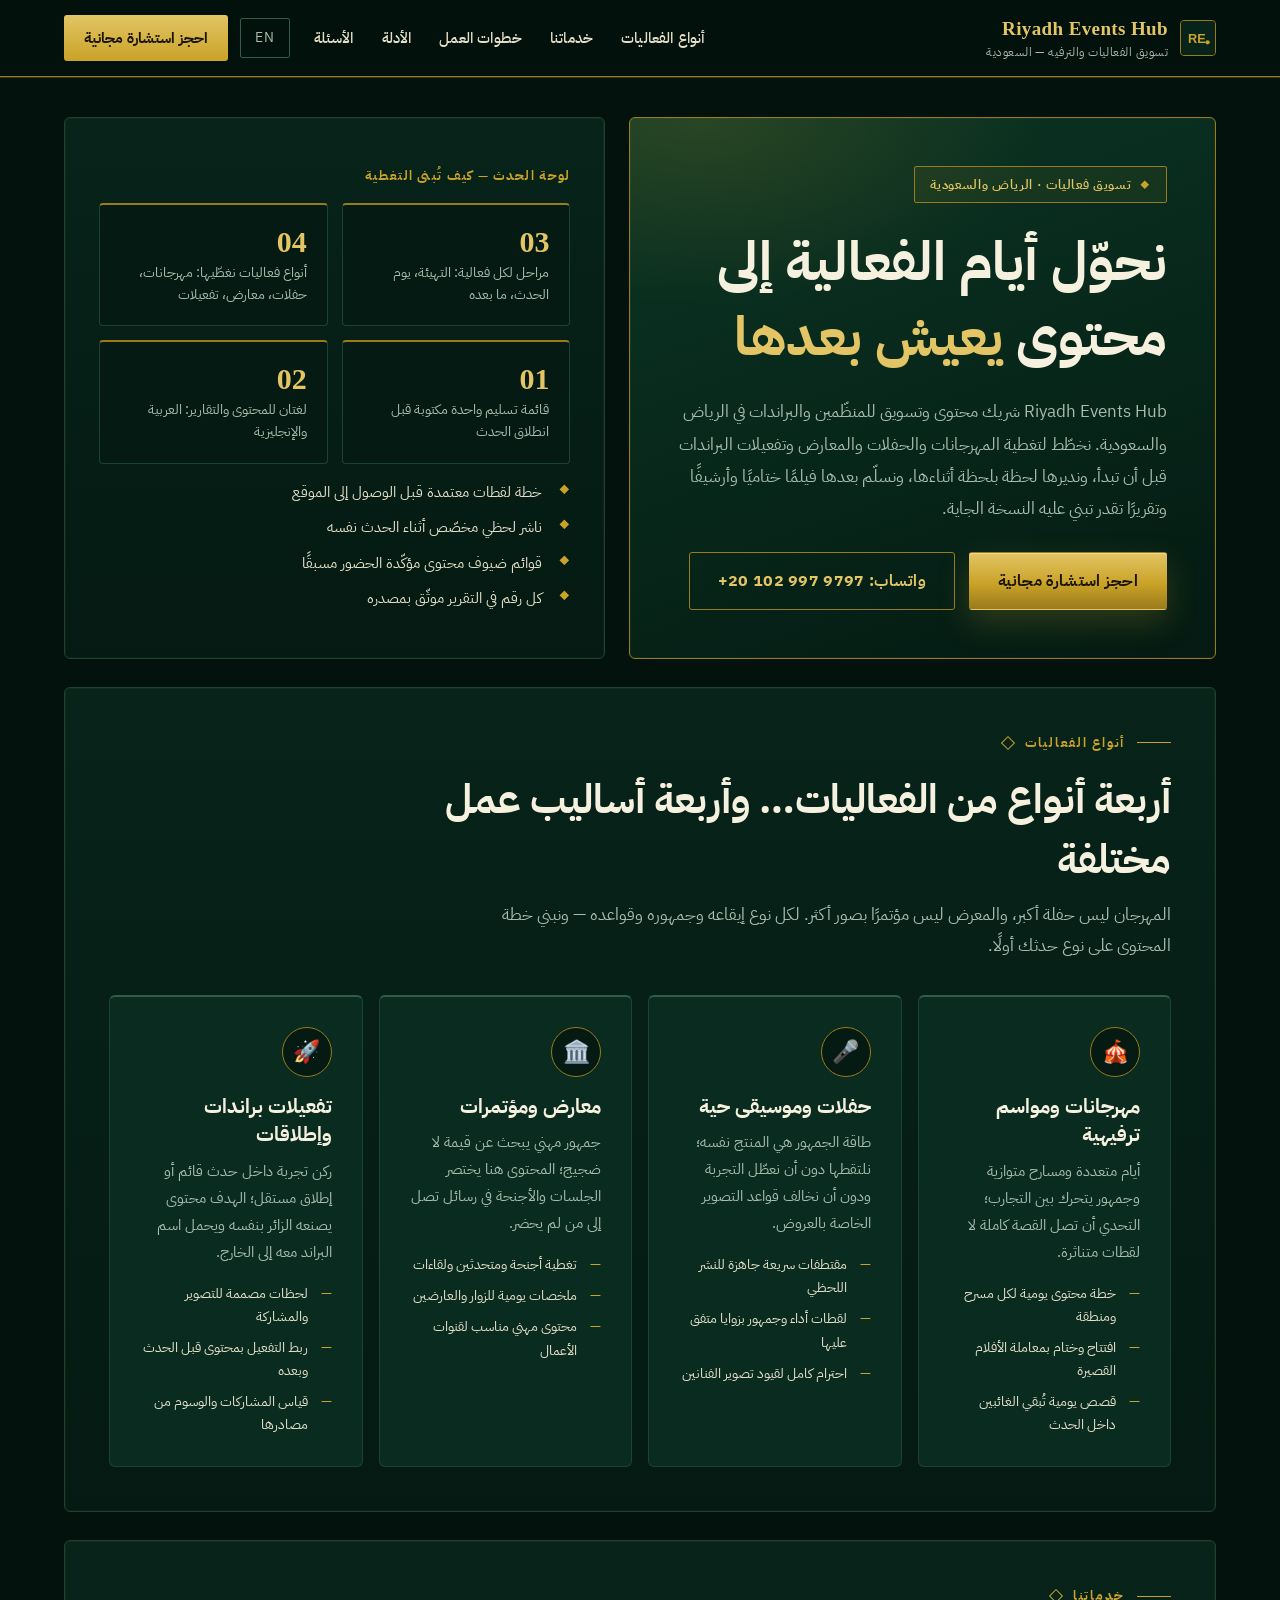
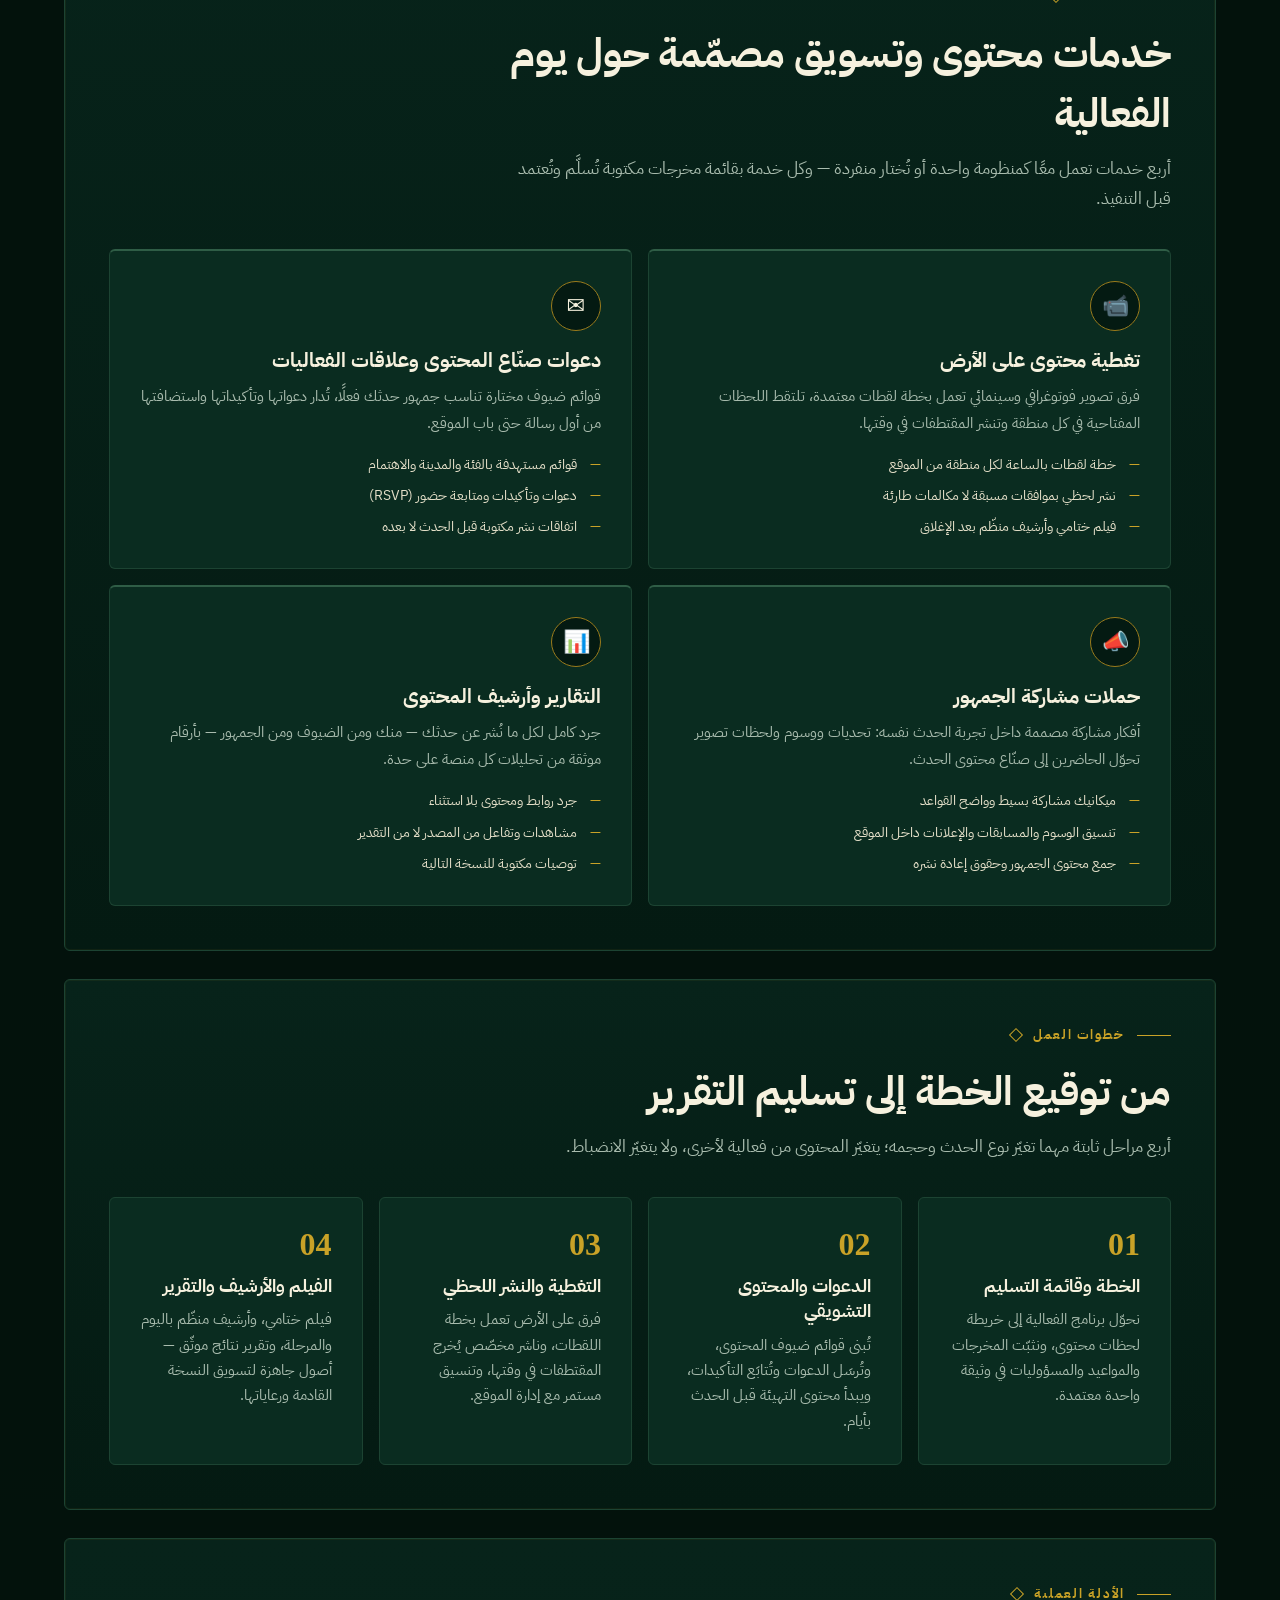
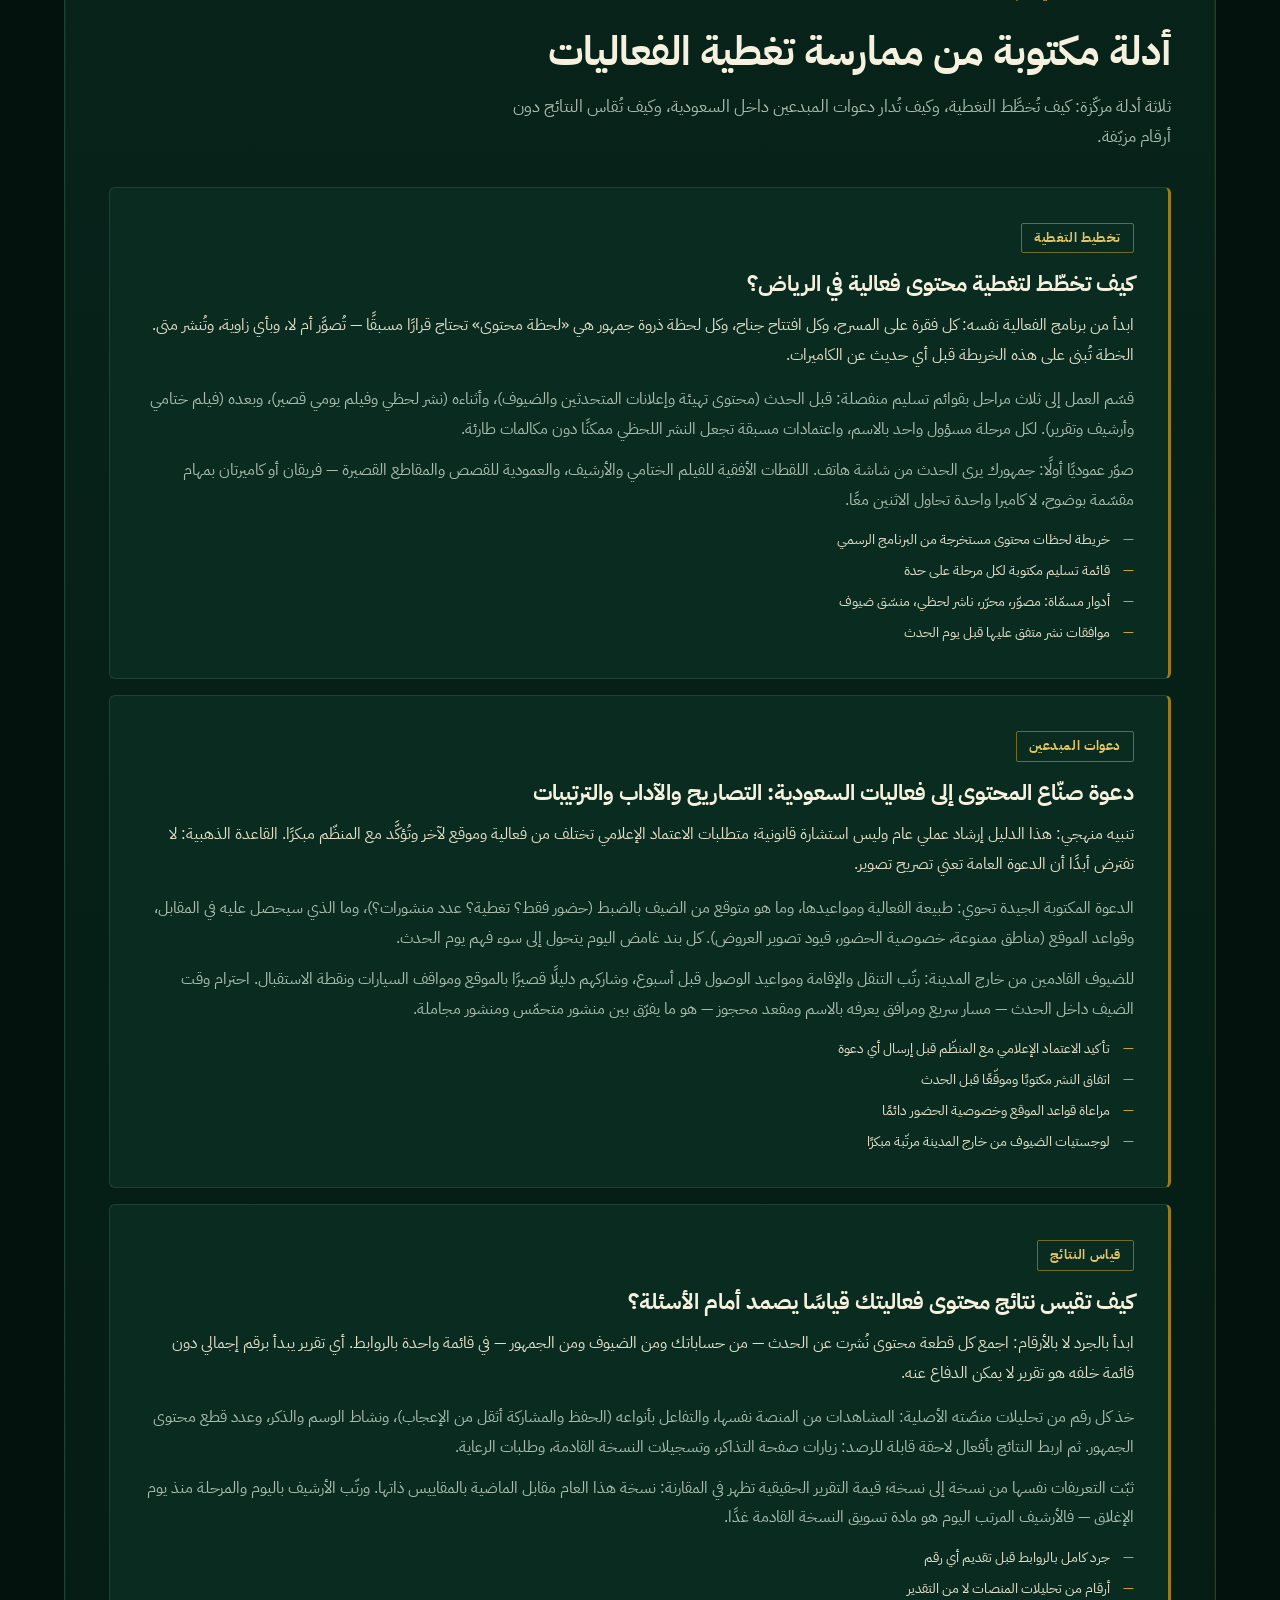
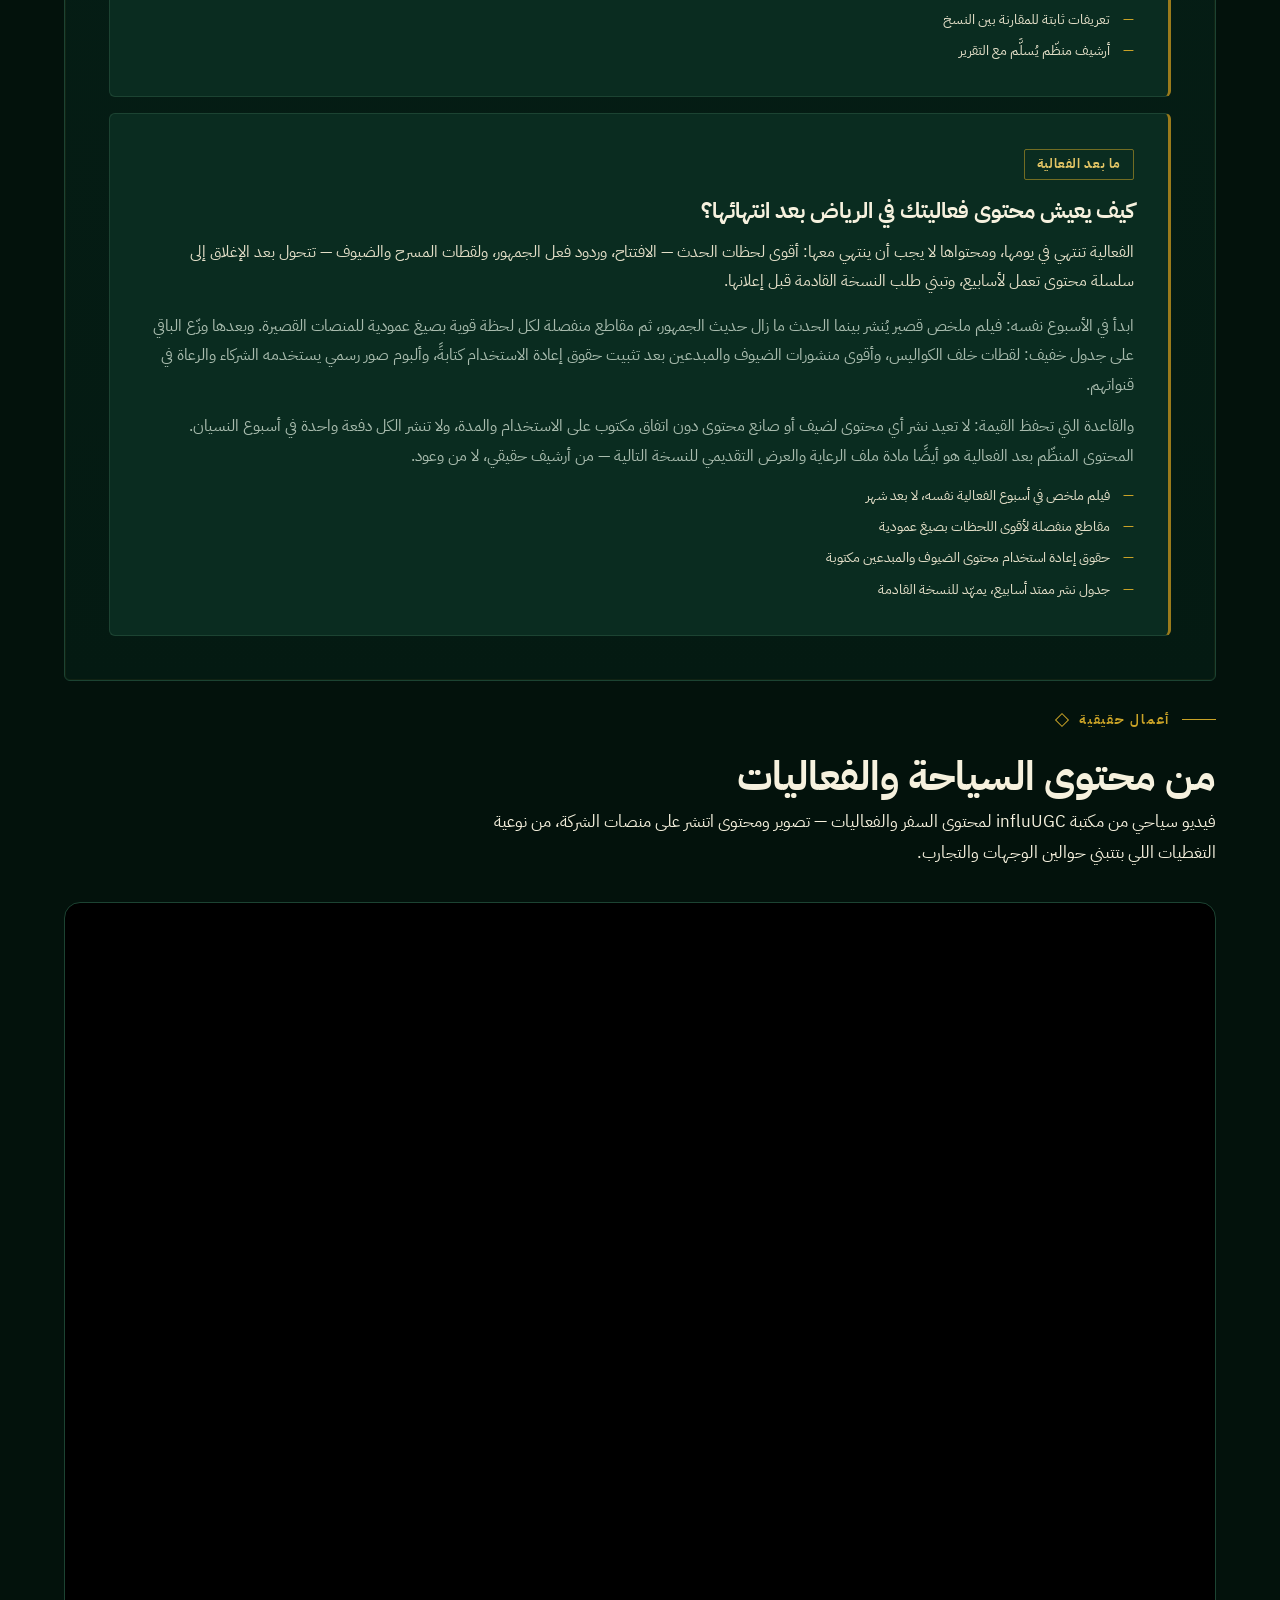
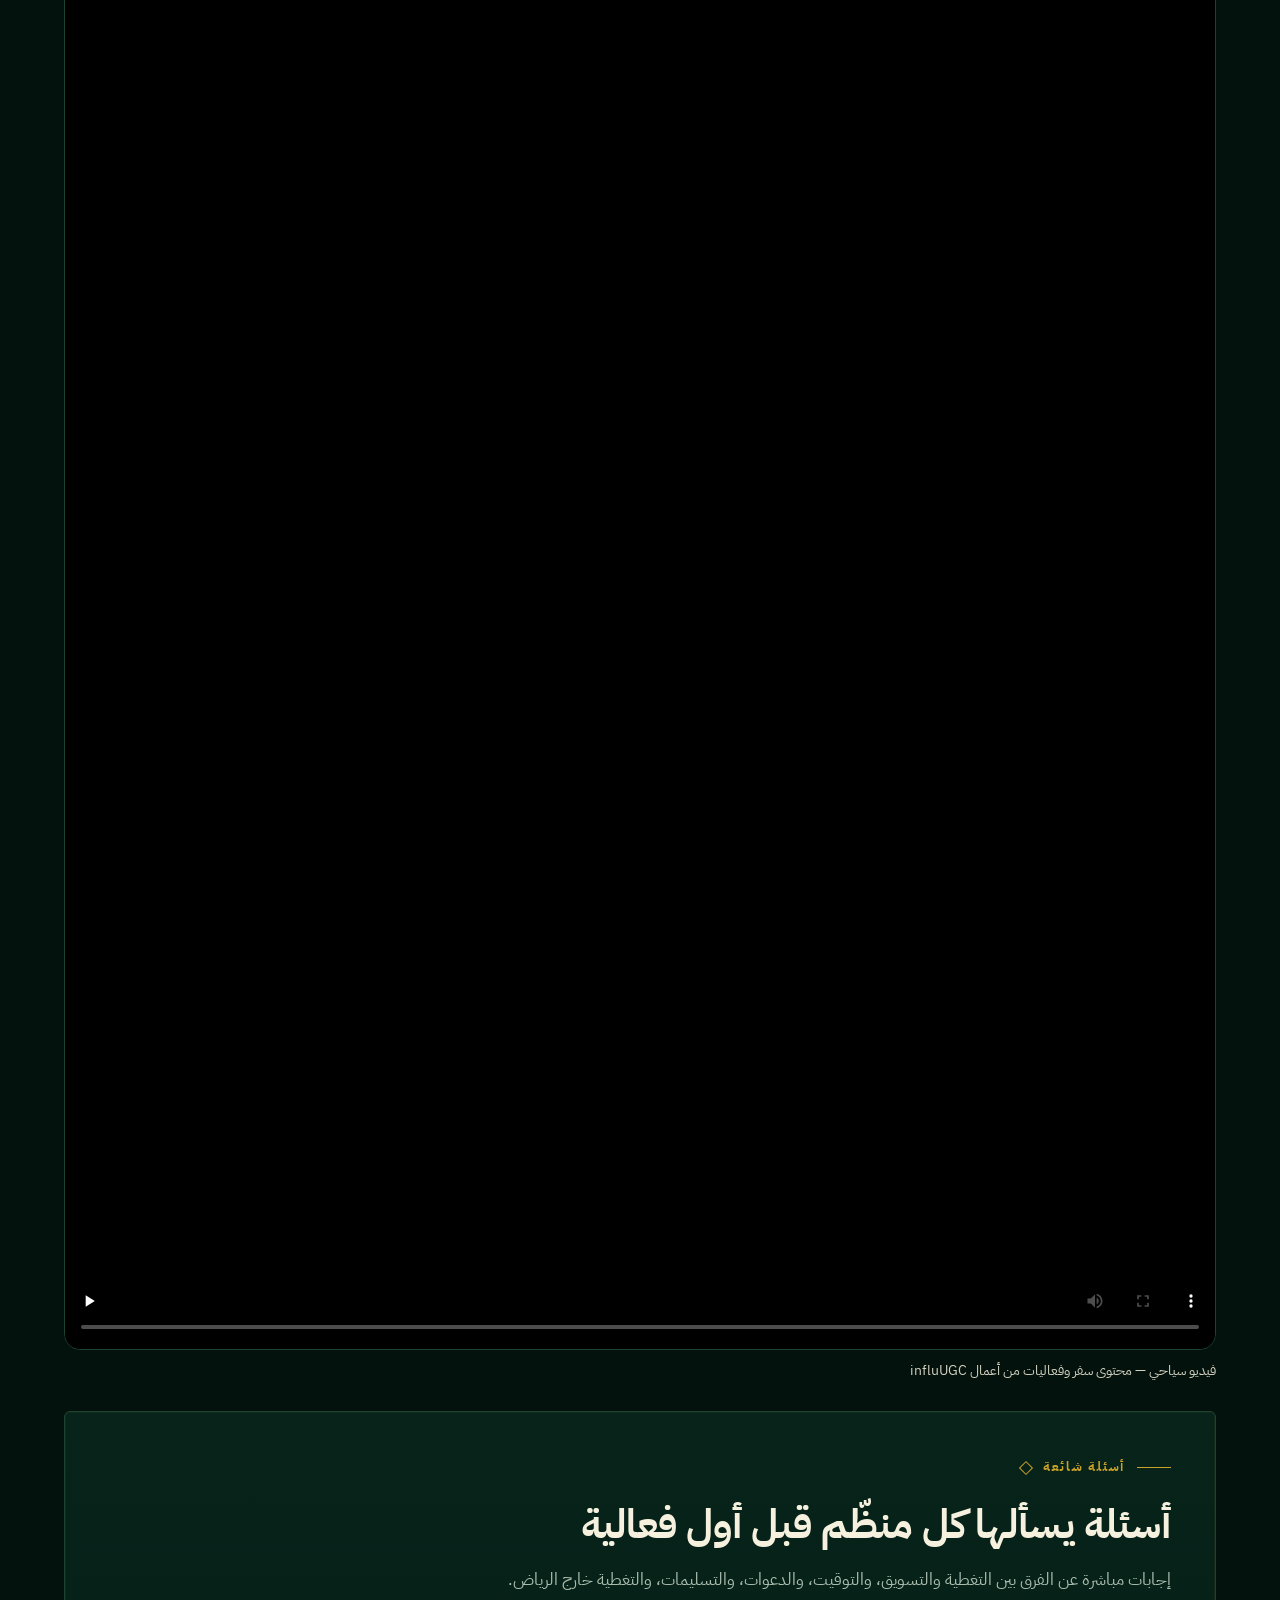
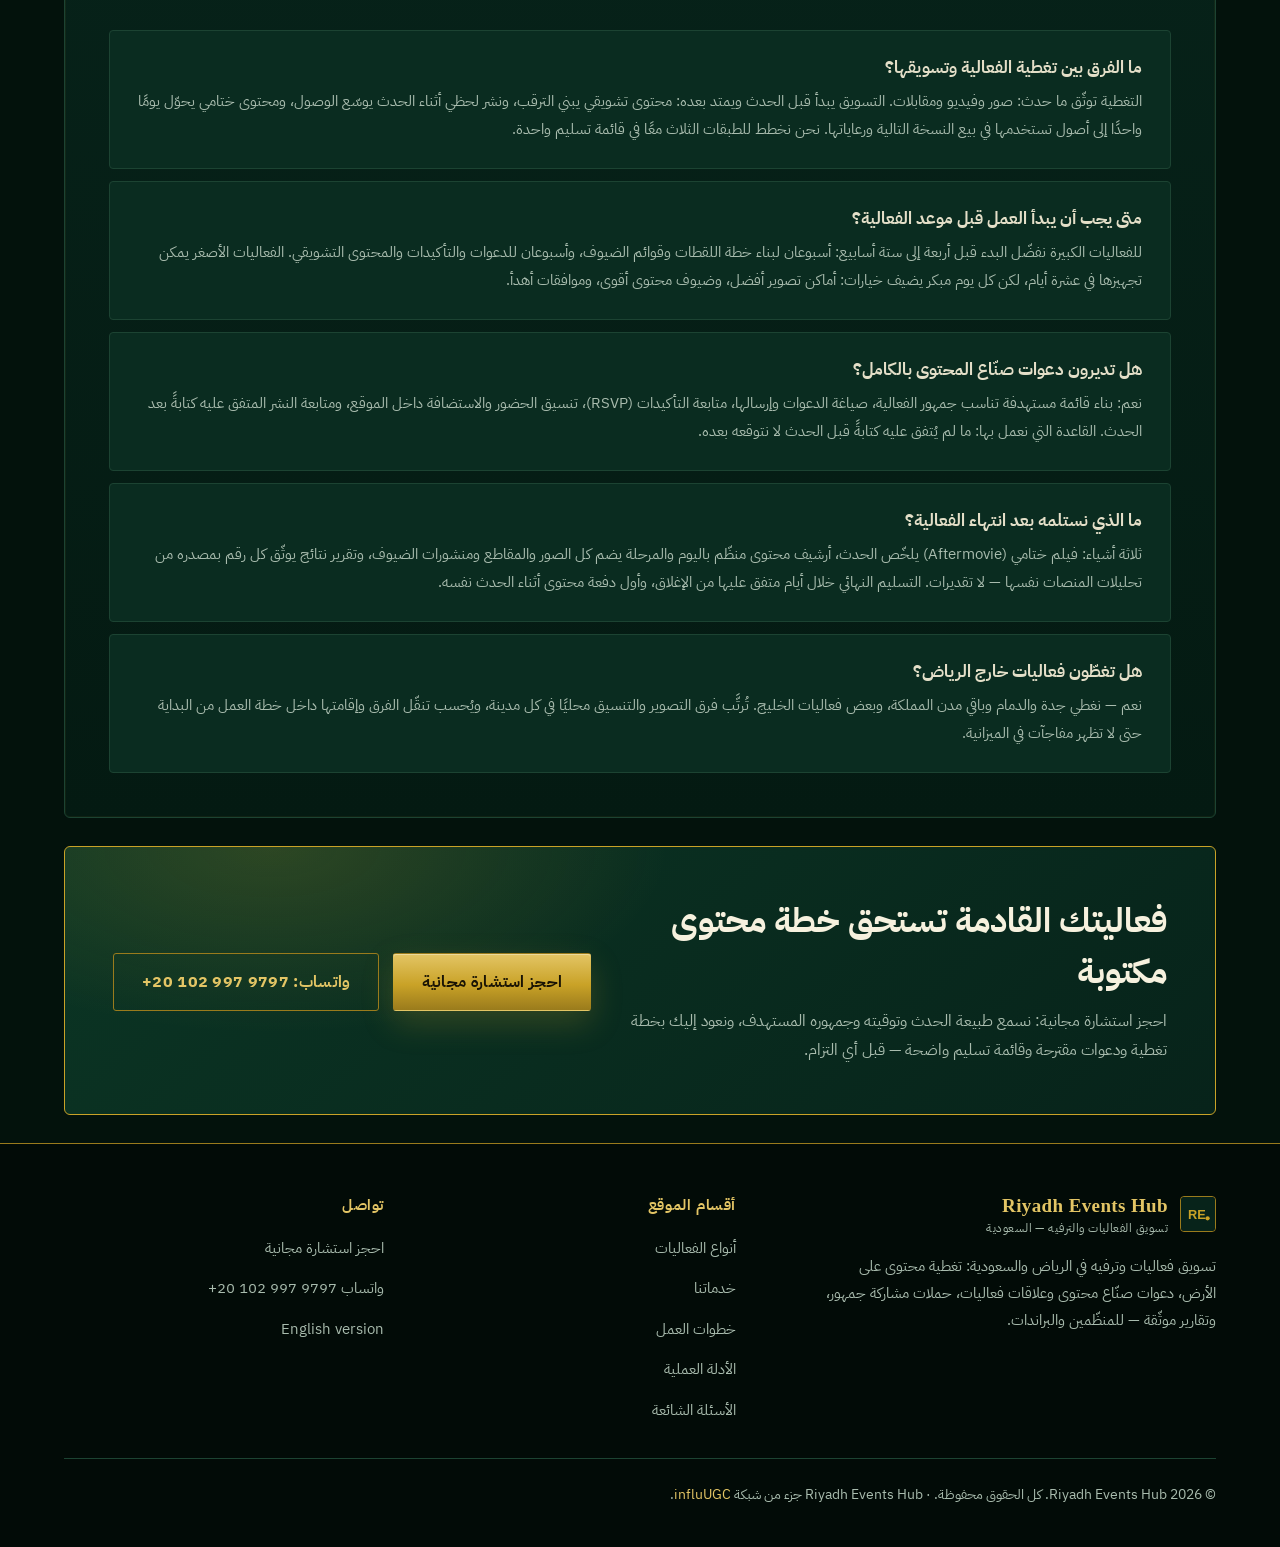
==== index.html @ 5067570d "Add real works materials section (#works) with company client videos + llms note" ====
<!DOCTYPE html>
<html lang="ar" dir="rtl">
<head>
<meta charset="UTF-8">
<meta name="viewport" content="width=device-width, initial-scale=1.0">
<title>Riyadh Events Hub — تسويق الفعاليات والترفيه في الرياض والسعودية</title>
<meta name="description" content="Riyadh Events Hub شريك محتوى وتسويق للفعاليات في الرياض والسعودية: تغطية مهرجانات وحفلات ومعارض وتفعيلات براندات، دعوات صنّاع محتوى وعلاقات فعاليات، وحملات مشاركة جمهور — بخطة لقطات مكتوبة وقائمة تسليم واضحة قبل كل حدث.">
<link rel="canonical" href="https://riyadheventshub.com/">
<link rel="alternate" hreflang="en" href="https://riyadheventshub.com/en.html">
<link rel="alternate" hreflang="ar" href="https://riyadheventshub.com/">
<meta property="og:type" content="website">
<meta property="og:site_name" content="Riyadh Events Hub">
<meta property="og:title" content="Riyadh Events Hub — تسويق الفعاليات والترفيه في الرياض والسعودية">
<meta property="og:description" content="تغطية محتوى للمهرجانات والحفلات والمعارض وتفعيلات البراندات، دعوات صنّاع محتوى، وحملات مشاركة جمهور — بخطة مكتوبة وقائمة تسليم قبل كل فعالية.">
<meta property="og:url" content="https://riyadheventshub.com/">
<meta name="twitter:card" content="summary">
<meta name="twitter:title" content="Riyadh Events Hub — Event & Entertainment Marketing in Riyadh, Saudi Arabia">
<meta name="twitter:description" content="Content coverage for festivals, concerts, exhibitions and brand activations, creator invitations and event PR, and audience content campaigns in Riyadh and Saudi Arabia — planned in writing before every event.">
<link rel="icon" type="image/svg+xml" href="/favicon.svg">
<link rel="preconnect" href="https://fonts.googleapis.com">
<link rel="preconnect" href="https://fonts.gstatic.com" crossorigin>
<link href="https://fonts.googleapis.com/css2?family=IBM+Plex+Sans+Arabic:wght@400;500;600;700&family=Inter:wght@400;500;600;700&family=Sora:wght@600;700;800&display=swap" rel="stylesheet">
<link rel="stylesheet" href="/styles.css">
<script type="application/ld+json">
{
  "@context": "https://schema.org",
  "@type": "Organization",
  "name": "Riyadh Events Hub",
  "url": "https://riyadheventshub.com/",
  "logo": "https://riyadheventshub.com/favicon.svg",
  "description": "Riyadh Events Hub is an event content and marketing service for organisers and brands in Riyadh and Saudi Arabia: coverage for festivals, concerts, exhibitions and brand activations, creator invitations and event PR, audience content campaigns, and measured coverage reports with organised archives.",
  "areaServed": ["Saudi Arabia", "Riyadh", "Jeddah", "Dammam", "United Arab Emirates", "Gulf"]
}
</script>
<script type="application/ld+json">
{
  "@context": "https://schema.org",
  "@type": "WebSite",
  "name": "Riyadh Events Hub",
  "url": "https://riyadheventshub.com/"
}
</script>
<script type="application/ld+json">
{
  "@context": "https://schema.org",
  "@type": "FAQPage",
  "mainEntity": [
    {
      "@type": "Question",
      "name": "ما الفرق بين تغطية الفعالية وتسويقها؟",
      "acceptedAnswer": { "@type": "Answer", "text": "التغطية توثّق ما حدث: صور وفيديو ومقابلات. التسويق يبدأ قبل الحدث ويمتد بعده: محتوى تشويقي يبني الترقب، ونشر لحظي أثناء الحدث يوسّع الوصول، ومحتوى ختامي يحوّل يومًا واحدًا إلى أصول تستخدمها في بيع النسخة التالية ورعاياتها. نحن نخطط للطبقات الثلاث معًا في قائمة تسليم واحدة." }
    },
    {
      "@type": "Question",
      "name": "متى يجب أن يبدأ العمل قبل موعد الفعالية؟",
      "acceptedAnswer": { "@type": "Answer", "text": "للفعاليات الكبيرة نفضّل البدء قبل أربعة إلى ستة أسابيع: أسبوعان لبناء خطة اللقطات وقوائم الضيوف، وأسبوعان للدعوات والتأكيدات والمحتوى التشويقي. الفعاليات الأصغر يمكن تجهيزها في عشرة أيام، لكن كل يوم مبكر يضيف خيارات: أماكن تصوير أفضل، وضيوف محتوى أقوى، وموافقات أهدأ." }
    },
    {
      "@type": "Question",
      "name": "هل تديرون دعوات صنّاع المحتوى بالكامل؟",
      "acceptedAnswer": { "@type": "Answer", "text": "نعم: بناء قائمة مستهدفة تناسب جمهور الفعالية، صياغة الدعوات وإرسالها، متابعة التأكيدات (RSVP)، تنسيق الحضور والاستضافة داخل الموقع، ومتابعة النشر المتفق عليه كتابةً بعد الحدث. القاعدة التي نعمل بها: ما لم يُتفق عليه كتابةً قبل الحدث لا نتوقعه بعده." }
    },
    {
      "@type": "Question",
      "name": "ما الذي نستلمه بعد انتهاء الفعالية؟",
      "acceptedAnswer": { "@type": "Answer", "text": "ثلاثة أشياء: فيلم ختامي (Aftermovie) يلخّص الحدث، أرشيف محتوى منظّم باليوم والمرحلة يضم كل الصور والمقاطع ومنشورات الضيوف، وتقرير نتائج يوثّق كل رقم بمصدره من تحليلات المنصات نفسها — لا تقديرات. التسليم النهائي خلال أيام متفق عليها من الإغلاق، وأول دفعة محتوى أثناء الحدث نفسه." }
    },
    {
      "@type": "Question",
      "name": "هل تغطّون فعاليات خارج الرياض؟",
      "acceptedAnswer": { "@type": "Answer", "text": "نعم — نغطي جدة والدمام وباقي مدن المملكة، وبعض فعاليات الخليج. تُرتَّب فرق التصوير والتنسيق محليًا في كل مدينة، ويُحسب تنقّل الفرق وإقامتها داخل خطة العمل من البداية حتى لا تظهر مفاجآت في الميزانية." }
    }
  ]
}
</script>
</head>
<body>
<!-- identity-v3-riyadheventshub-2026-11-07 -->
<header class="site-head">
  <div class="container head-in">
    <a class="brand" href="/index.html"><img src="/favicon.svg" alt="Riyadh Events Hub"><span><span class="bname">Riyadh Events Hub</span><span class="bsub">تسويق الفعاليات والترفيه — السعودية</span></span></a>
    <nav class="main-nav">
      <a href="#types">أنواع الفعاليات</a>
      <a href="#services">خدماتنا</a>
      <a href="#process">خطوات العمل</a>
      <a href="#guides">الأدلة</a>
      <a href="#faq">الأسئلة</a>
    </nav>
    <div class="head-actions">
      <a class="lang-link" href="/en.html">EN</a>
      <a class="nav-cta" href="https://www.influugc.com/book?utm_source=riyadheventshub&utm_medium=satellite&utm_campaign=network">احجز استشارة مجانية</a>
    </div>
  </div>
</header>
<main>
  <!-- ===== HERO ===== -->
  <section class="hero">
    <div class="container hero-grid">
      <div class="panel hero-panel">
        <span class="chip">تسويق فعاليات · الرياض والسعودية</span>
        <h1>نحوّل أيام الفعالية إلى محتوى <em>يعيش بعدها</em></h1>
        <p class="hero-lead">Riyadh Events Hub شريك محتوى وتسويق للمنظّمين والبراندات في الرياض والسعودية. نخطّط لتغطية المهرجانات والحفلات والمعارض وتفعيلات البراندات قبل أن تبدأ، ونديرها لحظة بلحظة أثناءها، ونسلّم بعدها فيلمًا ختاميًا وأرشيفًا وتقريرًا تقدر تبني عليه النسخة الجاية.</p>
        <div class="cta-actions">
          <a class="btn btn-primary" href="https://www.influugc.com/book?utm_source=riyadheventshub&utm_medium=satellite&utm_campaign=network">احجز استشارة مجانية</a>
          <a class="btn btn-ghost" href="https://wa.me/201029979797?utm_source=riyadheventshub&utm_medium=satellite&utm_campaign=network">واتساب: ‎+20 102 997 9797</a>
        </div>
      </div>
      <div class="panel hero-visual">
        <p class="visual-title">لوحة الحدث — كيف تُبنى التغطية</p>
        <div class="stat-grid">
          <div class="stat"><b>03</b><span>مراحل لكل فعالية: التهيئة، يوم الحدث، ما بعده</span></div>
          <div class="stat"><b>04</b><span>أنواع فعاليات نغطّيها: مهرجانات، حفلات، معارض، تفعيلات</span></div>
          <div class="stat"><b>01</b><span>قائمة تسليم واحدة مكتوبة قبل انطلاق الحدث</span></div>
          <div class="stat"><b>02</b><span>لغتان للمحتوى والتقارير: العربية والإنجليزية</span></div>
        </div>
        <ul class="check-list">
          <li>خطة لقطات معتمدة قبل الوصول إلى الموقع</li>
          <li>ناشر لحظي مخصّص أثناء الحدث نفسه</li>
          <li>قوائم ضيوف محتوى مؤكّدة الحضور مسبقًا</li>
          <li>كل رقم في التقرير موثّق بمصدره</li>
        </ul>
      </div>
    </div>
  </section>

  <!-- ===== EVENT TYPES ===== -->
  <section class="block" id="types">
    <div class="container">
      <div class="panel section-panel">
        <div class="sec-head">
          <p class="eyebrow">أنواع الفعاليات</p>
          <h2>أربعة أنواع من الفعاليات… وأربعة أساليب عمل مختلفة</h2>
          <p class="sec-lead">المهرجان ليس حفلة أكبر، والمعرض ليس مؤتمرًا بصور أكثر. لكل نوع إيقاعه وجمهوره وقواعده — ونبني خطة المحتوى على نوع حدثك أولًا.</p>
        </div>
        <div class="grid-4">
          <article class="card">
            <div class="glyph">🎪</div>
            <h3>مهرجانات ومواسم ترفيهية</h3>
            <p>أيام متعددة ومسارح متوازية وجمهور يتحرك بين التجارب؛ التحدي أن تصل القصة كاملة لا لقطات متناثرة.</p>
            <ul class="ticks">
              <li>خطة محتوى يومية لكل مسرح ومنطقة</li>
              <li>افتتاح وختام بمعاملة الأفلام القصيرة</li>
              <li>قصص يومية تُبقي الغائبين داخل الحدث</li>
            </ul>
          </article>
          <article class="card">
            <div class="glyph">🎤</div>
            <h3>حفلات وموسيقى حية</h3>
            <p>طاقة الجمهور هي المنتج نفسه؛ نلتقطها دون أن نعطّل التجربة ودون أن نخالف قواعد التصوير الخاصة بالعروض.</p>
            <ul class="ticks">
              <li>مقتطفات سريعة جاهزة للنشر اللحظي</li>
              <li>لقطات أداء وجمهور بزوايا متفق عليها</li>
              <li>احترام كامل لقيود تصوير الفنانين</li>
            </ul>
          </article>
          <article class="card">
            <div class="glyph">🏛️</div>
            <h3>معارض ومؤتمرات</h3>
            <p>جمهور مهني يبحث عن قيمة لا ضجيج؛ المحتوى هنا يختصر الجلسات والأجنحة في رسائل تصل إلى من لم يحضر.</p>
            <ul class="ticks">
              <li>تغطية أجنحة ومتحدثين ولقاءات</li>
              <li>ملخصات يومية للزوار والعارضين</li>
              <li>محتوى مهني مناسب لقنوات الأعمال</li>
            </ul>
          </article>
          <article class="card">
            <div class="glyph">🚀</div>
            <h3>تفعيلات براندات وإطلاقات</h3>
            <p>ركن تجربة داخل حدث قائم أو إطلاق مستقل؛ الهدف محتوى يصنعه الزائر بنفسه ويحمل اسم البراند معه إلى الخارج.</p>
            <ul class="ticks">
              <li>لحظات مصممة للتصوير والمشاركة</li>
              <li>ربط التفعيل بمحتوى قبل الحدث وبعده</li>
              <li>قياس المشاركات والوسوم من مصادرها</li>
            </ul>
          </article>
        </div>
      </div>
    </div>
  </section>

  <!-- ===== SERVICES ===== -->
  <section class="block" id="services">
    <div class="container">
      <div class="panel section-panel">
        <div class="sec-head">
          <p class="eyebrow">خدماتنا</p>
          <h2>خدمات محتوى وتسويق مصمّمة حول يوم الفعالية</h2>
          <p class="sec-lead">أربع خدمات تعمل معًا كمنظومة واحدة أو تُختار منفردة — وكل خدمة بقائمة مخرجات مكتوبة تُسلَّم وتُعتمد قبل التنفيذ.</p>
        </div>
        <div class="grid-2">
          <article class="card">
            <div class="glyph">📹</div>
            <h3>تغطية محتوى على الأرض</h3>
            <p>فرق تصوير فوتوغرافي وسينمائي تعمل بخطة لقطات معتمدة، تلتقط اللحظات المفتاحية في كل منطقة وتنشر المقتطفات في وقتها.</p>
            <ul class="ticks">
              <li>خطة لقطات بالساعة لكل منطقة من الموقع</li>
              <li>نشر لحظي بموافقات مسبقة لا مكالمات طارئة</li>
              <li>فيلم ختامي وأرشيف منظّم بعد الإغلاق</li>
            </ul>
          </article>
          <article class="card">
            <div class="glyph">✉️</div>
            <h3>دعوات صنّاع المحتوى وعلاقات الفعاليات</h3>
            <p>قوائم ضيوف مختارة تناسب جمهور حدثك فعلًا، تُدار دعواتها وتأكيداتها واستضافتها من أول رسالة حتى باب الموقع.</p>
            <ul class="ticks">
              <li>قوائم مستهدفة بالفئة والمدينة والاهتمام</li>
              <li>دعوات وتأكيدات ومتابعة حضور (RSVP)</li>
              <li>اتفاقات نشر مكتوبة قبل الحدث لا بعده</li>
            </ul>
          </article>
          <article class="card">
            <div class="glyph">📣</div>
            <h3>حملات مشاركة الجمهور</h3>
            <p>أفكار مشاركة مصممة داخل تجربة الحدث نفسه: تحديات ووسوم ولحظات تصوير تحوّل الحاضرين إلى صنّاع محتوى الحدث.</p>
            <ul class="ticks">
              <li>ميكانيك مشاركة بسيط وواضح القواعد</li>
              <li>تنسيق الوسوم والمسابقات والإعلانات داخل الموقع</li>
              <li>جمع محتوى الجمهور وحقوق إعادة نشره</li>
            </ul>
          </article>
          <article class="card">
            <div class="glyph">📊</div>
            <h3>التقارير وأرشيف المحتوى</h3>
            <p>جرد كامل لكل ما نُشر عن حدثك — منك ومن الضيوف ومن الجمهور — بأرقام موثقة من تحليلات كل منصة على حدة.</p>
            <ul class="ticks">
              <li>جرد روابط ومحتوى بلا استثناء</li>
              <li>مشاهدات وتفاعل من المصدر لا من التقدير</li>
              <li>توصيات مكتوبة للنسخة التالية</li>
            </ul>
          </article>
        </div>
      </div>
    </div>
  </section>

  <!-- ===== PROCESS ===== -->
  <section class="block" id="process">
    <div class="container">
      <div class="panel section-panel">
        <div class="sec-head">
          <p class="eyebrow">خطوات العمل</p>
          <h2>من توقيع الخطة إلى تسليم التقرير</h2>
          <p class="sec-lead">أربع مراحل ثابتة مهما تغيّر نوع الحدث وحجمه؛ يتغيّر المحتوى من فعالية لأخرى، ولا يتغيّر الانضباط.</p>
        </div>
        <div class="steps">
          <article class="step">
            <span class="num">01</span>
            <h3>الخطة وقائمة التسليم</h3>
            <p>نحوّل برنامج الفعالية إلى خريطة لحظات محتوى، ونثبّت المخرجات والمواعيد والمسؤوليات في وثيقة واحدة معتمدة.</p>
          </article>
          <article class="step">
            <span class="num">02</span>
            <h3>الدعوات والمحتوى التشويقي</h3>
            <p>تُبنى قوائم ضيوف المحتوى، وتُرسَل الدعوات وتُتابَع التأكيدات، ويبدأ محتوى التهيئة قبل الحدث بأيام.</p>
          </article>
          <article class="step">
            <span class="num">03</span>
            <h3>التغطية والنشر اللحظي</h3>
            <p>فرق على الأرض تعمل بخطة اللقطات، وناشر مخصّص يُخرج المقتطفات في وقتها، وتنسيق مستمر مع إدارة الموقع.</p>
          </article>
          <article class="step">
            <span class="num">04</span>
            <h3>الفيلم والأرشيف والتقرير</h3>
            <p>فيلم ختامي، وأرشيف منظّم باليوم والمرحلة، وتقرير نتائج موثّق — أصول جاهزة لتسويق النسخة القادمة ورعاياتها.</p>
          </article>
        </div>
      </div>
    </div>
  </section>

  <!-- ===== GUIDES ===== -->
  <section class="block" id="guides">
    <div class="container">
      <div class="panel section-panel">
        <div class="sec-head">
          <p class="eyebrow">الأدلة العملية</p>
          <h2>أدلة مكتوبة من ممارسة تغطية الفعاليات</h2>
          <p class="sec-lead">ثلاثة أدلة مركّزة: كيف تُخطَّط التغطية، وكيف تُدار دعوات المبدعين داخل السعودية، وكيف تُقاس النتائج دون أرقام مزيّفة.</p>
        </div>
        <article class="guide" id="guide-plan">
          <span class="tag">تخطيط التغطية</span>
          <h3>كيف تخطّط لتغطية محتوى فعالية في الرياض؟</h3>
          <p class="g-lead">ابدأ من برنامج الفعالية نفسه: كل فقرة على المسرح، وكل افتتاح جناح، وكل لحظة ذروة جمهور هي «لحظة محتوى» تحتاج قرارًا مسبقًا — تُصوَّر أم لا، وبأي زاوية، وتُنشر متى. الخطة تُبنى على هذه الخريطة قبل أي حديث عن الكاميرات.</p>
          <p>قسّم العمل إلى ثلاث مراحل بقوائم تسليم منفصلة: قبل الحدث (محتوى تهيئة وإعلانات المتحدثين والضيوف)، وأثناءه (نشر لحظي وفيلم يومي قصير)، وبعده (فيلم ختامي وأرشيف وتقرير). لكل مرحلة مسؤول واحد بالاسم، واعتمادات مسبقة تجعل النشر اللحظي ممكنًا دون مكالمات طارئة.</p>
          <p>صوّر عموديًا أولًا: جمهورك يرى الحدث من شاشة هاتف. اللقطات الأفقية للفيلم الختامي والأرشيف، والعمودية للقصص والمقاطع القصيرة — فريقان أو كاميرتان بمهام مقسّمة بوضوح، لا كاميرا واحدة تحاول الاثنين معًا.</p>
          <ul class="ticks">
            <li>خريطة لحظات محتوى مستخرجة من البرنامج الرسمي</li>
            <li>قائمة تسليم مكتوبة لكل مرحلة على حدة</li>
            <li>أدوار مسمّاة: مصوّر، محرّر، ناشر لحظي، منسّق ضيوف</li>
            <li>موافقات نشر متفق عليها قبل يوم الحدث</li>
          </ul>
        </article>
        <article class="guide" id="guide-invite">
          <span class="tag">دعوات المبدعين</span>
          <h3>دعوة صنّاع المحتوى إلى فعاليات السعودية: التصاريح والآداب والترتيبات</h3>
          <p class="g-lead">تنبيه منهجي: هذا الدليل إرشاد عملي عام وليس استشارة قانونية؛ متطلبات الاعتماد الإعلامي تختلف من فعالية وموقع لآخر وتُؤكَّد مع المنظّم مبكرًا. القاعدة الذهبية: لا تفترض أبدًا أن الدعوة العامة تعني تصريح تصوير.</p>
          <p>الدعوة المكتوبة الجيدة تحوي: طبيعة الفعالية ومواعيدها، وما هو متوقع من الضيف بالضبط (حضور فقط؟ تغطية؟ عدد منشورات؟)، وما الذي سيحصل عليه في المقابل، وقواعد الموقع (مناطق ممنوعة، خصوصية الحضور، قيود تصوير العروض). كل بند غامض اليوم يتحول إلى سوء فهم يوم الحدث.</p>
          <p>للضيوف القادمين من خارج المدينة: رتّب التنقل والإقامة ومواعيد الوصول قبل أسبوع، وشاركهم دليلًا قصيرًا بالموقع ومواقف السيارات ونقطة الاستقبال. احترام وقت الضيف داخل الحدث — مسار سريع ومرافق يعرفه بالاسم ومقعد محجوز — هو ما يفرّق بين منشور متحمّس ومنشور مجاملة.</p>
          <ul class="ticks">
            <li>تأكيد الاعتماد الإعلامي مع المنظّم قبل إرسال أي دعوة</li>
            <li>اتفاق النشر مكتوبًا وموقّعًا قبل الحدث</li>
            <li>مراعاة قواعد الموقع وخصوصية الحضور دائمًا</li>
            <li>لوجستيات الضيوف من خارج المدينة مرتّبة مبكرًا</li>
          </ul>
        </article>
        <article class="guide" id="guide-measure">
          <span class="tag">قياس النتائج</span>
          <h3>كيف تقيس نتائج محتوى فعاليتك قياسًا يصمد أمام الأسئلة؟</h3>
          <p class="g-lead">ابدأ بالجرد لا بالأرقام: اجمع كل قطعة محتوى نُشرت عن الحدث — من حساباتك ومن الضيوف ومن الجمهور — في قائمة واحدة بالروابط. أي تقرير يبدأ برقم إجمالي دون قائمة خلفه هو تقرير لا يمكن الدفاع عنه.</p>
          <p>خذ كل رقم من تحليلات منصّته الأصلية: المشاهدات من المنصة نفسها، والتفاعل بأنواعه (الحفظ والمشاركة أثقل من الإعجاب)، ونشاط الوسم والذكر، وعدد قطع محتوى الجمهور. ثم اربط النتائج بأفعال لاحقة قابلة للرصد: زيارات صفحة التذاكر، وتسجيلات النسخة القادمة، وطلبات الرعاية.</p>
          <p>ثبّت التعريفات نفسها من نسخة إلى نسخة؛ قيمة التقرير الحقيقية تظهر في المقارنة: نسخة هذا العام مقابل الماضية بالمقاييس ذاتها. ورتّب الأرشيف باليوم والمرحلة منذ يوم الإغلاق — فالأرشيف المرتب اليوم هو مادة تسويق النسخة القادمة غدًا.</p>
          <ul class="ticks">
            <li>جرد كامل بالروابط قبل تقديم أي رقم</li>
            <li>أرقام من تحليلات المنصات لا من التقدير</li>
            <li>تعريفات ثابتة للمقارنة بين النسخ</li>
            <li>أرشيف منظّم يُسلَّم مع التقرير</li>
          </ul>
        </article>
        <article class="guide" id="guide-after">
          <span class="tag">ما بعد الفعالية</span>
          <h3>كيف يعيش محتوى فعاليتك في الرياض بعد انتهائها؟</h3>
          <p class="g-lead">الفعالية تنتهي في يومها، ومحتواها لا يجب أن ينتهي معها: أقوى لحظات الحدث — الافتتاح، وردود فعل الجمهور، ولقطات المسرح والضيوف — تتحول بعد الإغلاق إلى سلسلة محتوى تعمل لأسابيع، وتبني طلب النسخة القادمة قبل إعلانها.</p>
          <p>ابدأ في الأسبوع نفسه: فيلم ملخص قصير يُنشر بينما الحدث ما زال حديث الجمهور، ثم مقاطع منفصلة لكل لحظة قوية بصيغ عمودية للمنصات القصيرة. وبعدها وزّع الباقي على جدول خفيف: لقطات خلف الكواليس، وأقوى منشورات الضيوف والمبدعين بعد تثبيت حقوق إعادة الاستخدام كتابةً، وألبوم صور رسمي يستخدمه الشركاء والرعاة في قنواتهم.</p>
          <p>والقاعدة التي تحفظ القيمة: لا تعيد نشر أي محتوى لضيف أو صانع محتوى دون اتفاق مكتوب على الاستخدام والمدة، ولا تنشر الكل دفعة واحدة في أسبوع النسيان. المحتوى المنظّم بعد الفعالية هو أيضًا مادة ملف الرعاية والعرض التقديمي للنسخة التالية — من أرشيف حقيقي، لا من وعود.</p>
          <ul class="ticks">
            <li>فيلم ملخص في أسبوع الفعالية نفسه، لا بعد شهر</li>
            <li>مقاطع منفصلة لأقوى اللحظات بصيغ عمودية</li>
            <li>حقوق إعادة استخدام محتوى الضيوف والمبدعين مكتوبة</li>
            <li>جدول نشر ممتد أسابيع، يمهّد للنسخة القادمة</li>
          </ul>
        </article>
      </div>
    </div>
  </section>

  <!-- ===== FAQ ===== -->
  <section class="block" id="works">
    <div class="container">
      <div class="sec-head">
        <p class="eyebrow">أعمال حقيقية</p>
        <h2>من محتوى السياحة والفعاليات</h2>
        <p class="lead">فيديو سياحي من مكتبة influUGC لمحتوى السفر والفعاليات — تصوير ومحتوى اتنشر على منصات الشركة، من نوعية التغطيات اللي بتتبني حوالين الوجهات والتجارب.</p>
      </div>
      <div class="works-grid">
        <figure class="work-item">
          <video controls preload="none" poster="media/tourism.jpg" playsinline><source src="media/tourism.mp4" type="video/mp4"></video>
          <figcaption>فيديو سياحي — محتوى سفر وفعاليات من أعمال influUGC</figcaption>
        </figure>
      </div>
    </div>
  </section>

<section class="block" id="faq">
    <div class="container">
      <div class="panel section-panel">
        <div class="sec-head">
          <p class="eyebrow">أسئلة شائعة</p>
          <h2>أسئلة يسألها كل منظّم قبل أول فعالية</h2>
          <p class="sec-lead">إجابات مباشرة عن الفرق بين التغطية والتسويق، والتوقيت، والدعوات، والتسليمات، والتغطية خارج الرياض.</p>
        </div>
        <div class="faq-list">
          <div class="faq-item">
            <h3>ما الفرق بين تغطية الفعالية وتسويقها؟</h3>
            <p>التغطية توثّق ما حدث: صور وفيديو ومقابلات. التسويق يبدأ قبل الحدث ويمتد بعده: محتوى تشويقي يبني الترقب، ونشر لحظي أثناء الحدث يوسّع الوصول، ومحتوى ختامي يحوّل يومًا واحدًا إلى أصول تستخدمها في بيع النسخة التالية ورعاياتها. نحن نخطط للطبقات الثلاث معًا في قائمة تسليم واحدة.</p>
          </div>
          <div class="faq-item">
            <h3>متى يجب أن يبدأ العمل قبل موعد الفعالية؟</h3>
            <p>للفعاليات الكبيرة نفضّل البدء قبل أربعة إلى ستة أسابيع: أسبوعان لبناء خطة اللقطات وقوائم الضيوف، وأسبوعان للدعوات والتأكيدات والمحتوى التشويقي. الفعاليات الأصغر يمكن تجهيزها في عشرة أيام، لكن كل يوم مبكر يضيف خيارات: أماكن تصوير أفضل، وضيوف محتوى أقوى، وموافقات أهدأ.</p>
          </div>
          <div class="faq-item">
            <h3>هل تديرون دعوات صنّاع المحتوى بالكامل؟</h3>
            <p>نعم: بناء قائمة مستهدفة تناسب جمهور الفعالية، صياغة الدعوات وإرسالها، متابعة التأكيدات (RSVP)، تنسيق الحضور والاستضافة داخل الموقع، ومتابعة النشر المتفق عليه كتابةً بعد الحدث. القاعدة التي نعمل بها: ما لم يُتفق عليه كتابةً قبل الحدث لا نتوقعه بعده.</p>
          </div>
          <div class="faq-item">
            <h3>ما الذي نستلمه بعد انتهاء الفعالية؟</h3>
            <p>ثلاثة أشياء: فيلم ختامي (Aftermovie) يلخّص الحدث، أرشيف محتوى منظّم باليوم والمرحلة يضم كل الصور والمقاطع ومنشورات الضيوف، وتقرير نتائج يوثّق كل رقم بمصدره من تحليلات المنصات نفسها — لا تقديرات. التسليم النهائي خلال أيام متفق عليها من الإغلاق، وأول دفعة محتوى أثناء الحدث نفسه.</p>
          </div>
          <div class="faq-item">
            <h3>هل تغطّون فعاليات خارج الرياض؟</h3>
            <p>نعم — نغطي جدة والدمام وباقي مدن المملكة، وبعض فعاليات الخليج. تُرتَّب فرق التصوير والتنسيق محليًا في كل مدينة، ويُحسب تنقّل الفرق وإقامتها داخل خطة العمل من البداية حتى لا تظهر مفاجآت في الميزانية.</p>
          </div>
        </div>
      </div>
    </div>
  </section>

  <!-- ===== CTA ===== -->
  <section class="block">
    <div class="container">
      <div class="cta-panel">
        <div class="cta-text">
          <h2>فعاليتك القادمة تستحق خطة محتوى مكتوبة</h2>
          <p>احجز استشارة مجانية: نسمع طبيعة الحدث وتوقيته وجمهوره المستهدف، ونعود إليك بخطة تغطية ودعوات مقترحة وقائمة تسليم واضحة — قبل أي التزام.</p>
        </div>
        <div class="cta-actions">
          <a class="btn btn-primary" href="https://www.influugc.com/book?utm_source=riyadheventshub&utm_medium=satellite&utm_campaign=network">احجز استشارة مجانية</a>
          <a class="btn btn-ghost" href="https://wa.me/201029979797?utm_source=riyadheventshub&utm_medium=satellite&utm_campaign=network">واتساب: ‎+20 102 997 9797</a>
        </div>
      </div>
    </div>
  </section>
</main>
<footer class="site-footer">
  <div class="container">
    <div class="footer-grid">
      <div>
        <a class="brand" href="/index.html"><img src="/favicon.svg" alt="Riyadh Events Hub"><span><span class="bname">Riyadh Events Hub</span><span class="bsub">تسويق الفعاليات والترفيه — السعودية</span></span></a>
        <p class="footer-note" style="margin-top:16px">تسويق فعاليات وترفيه في الرياض والسعودية: تغطية محتوى على الأرض، دعوات صنّاع محتوى وعلاقات فعاليات، حملات مشاركة جمهور، وتقارير موثّقة — للمنظّمين والبراندات.</p>
      </div>
      <div>
        <h4>أقسام الموقع</h4>
        <ul>
          <li><a href="#types">أنواع الفعاليات</a></li>
          <li><a href="#services">خدماتنا</a></li>
          <li><a href="#process">خطوات العمل</a></li>
          <li><a href="#guides">الأدلة العملية</a></li>
          <li><a href="#faq">الأسئلة الشائعة</a></li>
        </ul>
      </div>
      <div>
        <h4>تواصل</h4>
        <ul>
          <li><a href="https://www.influugc.com/book?utm_source=riyadheventshub&utm_medium=satellite&utm_campaign=network">احجز استشارة مجانية</a></li>
          <li><a href="https://wa.me/201029979797?utm_source=riyadheventshub&utm_medium=satellite&utm_campaign=network">واتساب ‎+20 102 997 9797</a></li>
          <li><a href="/en.html">English version</a></li>
        </ul>
      </div>
    </div>
    <p class="footer-legal">© 2026 Riyadh Events Hub. كل الحقوق محفوظة. · Riyadh Events Hub جزء من شبكة <a href="https://www.influugc.com/">influUGC</a>.</p>
  </div>
</footer>
<div class="mobile-bar"><a class="mb-book" href="https://www.influugc.com/book?utm_source=riyadheventshub&utm_medium=satellite&utm_campaign=network">احجز استشارة</a><a class="mb-wa" href="https://wa.me/201029979797?utm_source=riyadheventshub&utm_medium=satellite&utm_campaign=network">واتساب</a></div>
</body>
</html>
---- styles.css ----
/* identity-v3-riyadheventshub-2026-11-07 */
/* Riyadh Events Hub — Identity v3: luxury Saudi events
   Deep emerald + gold, dark premium feel. Sharp tailored corners,
   serif display headings, thin gold rules, generous quiet spacing.
   Distinct from the network: no neon lime, no rounded shop cards. */
:root{
  --bg:#03120C; --panel:#07231A; --panel-2:#0A2C20; --panel-3:#041A12;
  --line:#1C4332; --line-strong:#2F5D46;
  --ink:#F6F1DE; --mut:#A9BCAE; --soft:#E4DFC8;
  --gold:#C9A227; --gold-bright:#E3C565; --gold-deep:#9A7B1C;
  --r:6px; --r-s:4px;
  --font-body:"IBM Plex Sans Arabic","Inter",system-ui,-apple-system,"Segoe UI",sans-serif;
  --font-display:Georgia,"Times New Roman","IBM Plex Sans Arabic","Inter",serif;
}
*{margin:0;padding:0;box-sizing:border-box}
html{scroll-behavior:smooth}
body{background:radial-gradient(1100px 520px at 50% -8%,rgba(201,162,39,.09),transparent 60%),var(--bg);color:var(--ink);font-family:var(--font-body);font-size:17px;line-height:1.8;-webkit-font-smoothing:antialiased}
img{max-width:100%}
a{color:var(--gold-bright);text-decoration:none}
a:hover{text-decoration:underline}
::selection{background:var(--gold);color:#140F02}
:focus-visible{outline:2px solid var(--gold);outline-offset:3px;border-radius:2px}
.container{max-width:1200px;margin-inline:auto;padding-inline:24px}

/* ---------- header ---------- */
.site-head{position:sticky;top:0;z-index:60;background:rgba(3,18,12,.94);backdrop-filter:blur(14px);border-bottom:1px solid var(--gold-deep);box-shadow:0 1px 0 rgba(201,162,39,.25)}
.head-in{display:flex;align-items:center;gap:24px;min-height:76px}
.brand{display:flex;align-items:center;gap:12px;color:var(--ink);flex:none}
.brand:hover{text-decoration:none}
.brand img{width:36px;height:36px;border-radius:4px;border:1px solid var(--gold-deep)}
.brand .bname{font-family:var(--font-display);font-weight:700;font-size:19px;line-height:1.2;letter-spacing:.02em;color:var(--gold-bright)}
.brand .bsub{display:block;font-family:var(--font-body);font-weight:400;font-size:11.5px;color:var(--mut);line-height:1.3;letter-spacing:.04em}
.main-nav{display:flex;gap:28px;margin-inline-start:auto}
.main-nav a{color:var(--soft);font-size:15px;font-weight:500;letter-spacing:.01em}
.main-nav a:hover{color:var(--gold-bright);text-decoration:none}
.head-actions{display:flex;align-items:center;gap:12px;flex:none}
.lang-link{color:var(--mut);font-size:14px;border:1px solid var(--line-strong);border-radius:2px;padding:6px 14px;letter-spacing:.06em}
.lang-link:hover{color:var(--gold-bright);border-color:var(--gold);text-decoration:none}

/* ---------- buttons ---------- */
.btn{display:inline-flex;align-items:center;justify-content:center;gap:8px;border-radius:3px;padding:14px 28px;font-size:15.5px;font-weight:700;letter-spacing:.02em;border:1px solid transparent;transition:transform .15s ease,box-shadow .15s ease,border-color .15s ease,background .15s ease;white-space:nowrap}
.btn:hover{text-decoration:none}
.btn:active{transform:scale(.98)}
.btn-primary{background:linear-gradient(180deg,var(--gold-bright),var(--gold) 55%,var(--gold-deep));color:#1A1405;box-shadow:0 12px 32px rgba(201,162,39,.22),inset 0 1px 0 rgba(255,255,255,.35)}
.btn-primary:hover{background:linear-gradient(180deg,#EFD27E,var(--gold-bright) 55%,var(--gold));color:#1A1405}
.btn-ghost{background:transparent;color:var(--gold-bright);border-color:var(--gold-deep)}
.btn-ghost:hover{border-color:var(--gold-bright);color:var(--gold-bright);background:rgba(201,162,39,.08)}
.nav-cta{background:linear-gradient(180deg,var(--gold-bright),var(--gold));color:#1A1405;border-radius:3px;padding:10px 20px;font-size:14.5px;font-weight:700}
.nav-cta:hover{background:var(--gold-bright);color:#1A1405;text-decoration:none}

/* ---------- framed sections ---------- */
.panel{background:linear-gradient(180deg,var(--panel),var(--panel-3));border:1px solid var(--line);border-radius:var(--r);box-shadow:inset 0 0 0 1px rgba(201,162,39,.06)}
section.block{padding-block:14px}
.section-panel{padding:44px}
.sec-head{max-width:780px;margin-bottom:34px}
.eyebrow{display:flex;align-items:center;gap:12px;color:var(--gold);font-size:12.5px;font-weight:700;letter-spacing:.14em;text-transform:uppercase}
.eyebrow::before{content:"";width:34px;height:1px;background:var(--gold);flex:none}
.eyebrow::after{content:"";width:8px;height:8px;border:1px solid var(--gold);transform:rotate(45deg);flex:none}
.sec-head h2{font-family:var(--font-display);font-size:clamp(26px,3.2vw,40px);font-weight:700;line-height:1.3;margin-top:16px;color:var(--ink)}
html[lang="ar"] .sec-head h2{line-height:1.5;font-family:"IBM Plex Sans Arabic",Georgia,serif}
.sec-lead{color:var(--mut);font-size:16.5px;line-height:1.85;max-width:68ch;margin-top:10px}

/* ---------- hero ---------- */
.hero{padding-block:40px 14px}
.hero-grid{display:grid;grid-template-columns:1.04fr .96fr;gap:24px;align-items:stretch}
.hero-panel{padding:48px;display:flex;flex-direction:column;justify-content:center;gap:22px;border-color:var(--gold-deep);background:radial-gradient(560px 300px at 12% 0%,rgba(201,162,39,.16),transparent 62%),linear-gradient(160deg,#0B3524,var(--panel-3))}
.chip{display:inline-flex;align-items:center;gap:9px;width:fit-content;border:1px solid var(--gold-deep);border-radius:2px;padding:6px 15px;font-size:13px;font-weight:600;color:var(--gold-bright);letter-spacing:.05em;background:rgba(201,162,39,.07)}
.chip::before{content:"◆";width:auto;height:auto;font-size:9px;color:var(--gold);flex:none}
.hero-panel h1{font-family:var(--font-display);font-size:clamp(34px,4.4vw,54px);font-weight:700;line-height:1.16}
html[lang="ar"] .hero-panel h1{font-weight:700;line-height:1.38;font-family:"IBM Plex Sans Arabic",Georgia,serif}
.hero-panel h1 em{font-style:normal;color:var(--gold-bright)}
.hero-lead{color:var(--mut);font-size:17px;line-height:1.9;max-width:56ch}
.cta-actions{display:flex;gap:14px;flex-wrap:wrap;margin-top:4px}
.hero-visual{padding:34px;display:flex;flex-direction:column;gap:16px;justify-content:center}
.visual-title{font-size:13px;font-weight:700;color:var(--gold);letter-spacing:.1em;text-transform:uppercase}
.stat-grid{display:grid;grid-template-columns:1fr 1fr;gap:14px}
.stat{background:var(--panel-3);border:1px solid var(--line);border-top:2px solid var(--gold-deep);border-radius:var(--r-s);padding:20px}
.stat b{display:block;font-family:var(--font-display);font-size:30px;font-weight:700;color:var(--gold-bright);line-height:1.1}
.stat span{display:block;font-size:13.5px;color:var(--mut);line-height:1.6;margin-top:4px}
.tile-grid{display:grid;grid-template-columns:1fr 1fr;gap:14px}
.tile{background:var(--panel-3);border:1px solid var(--line);border-radius:var(--r-s);padding:16px 18px;display:flex;align-items:center;gap:12px;font-weight:600;font-size:15px}
.tile .glyph-s{flex:none}
.check-list{list-style:none;display:grid;gap:10px}
.check-list li{position:relative;padding-inline-start:28px;font-size:15px;color:var(--soft);line-height:1.7}
.check-list li::before{content:"◆";position:absolute;inset-inline-start:0;top:1px;font-size:10px;color:var(--gold);font-weight:700}

/* ---------- cards ---------- */
.grid-2{display:grid;grid-template-columns:1fr 1fr;gap:16px}
.grid-3{display:grid;grid-template-columns:repeat(3,1fr);gap:16px}
.grid-4{display:grid;grid-template-columns:repeat(4,1fr);gap:16px}
.card{background:var(--panel-2);border:1px solid var(--line);border-top:2px solid var(--line-strong);border-radius:var(--r);padding:30px;transition:transform .18s ease,border-color .18s ease}
.card:hover{transform:translateY(-3px);border-top-color:var(--gold);border-color:var(--line-strong)}
.glyph{width:50px;height:50px;border:1px solid var(--gold-deep);border-radius:50%;background:var(--panel-3);display:grid;place-items:center;font-size:22px;margin-bottom:16px}
.glyph-s{width:38px;height:38px;border:1px solid var(--gold-deep);border-radius:50%;background:var(--panel-2);display:grid;place-items:center;font-size:18px}
.card h3{font-size:19.5px;font-weight:700;line-height:1.45;margin-bottom:8px}
.card p{color:var(--mut);font-size:15px;line-height:1.8}
.ticks{list-style:none;display:grid;gap:8px;margin-top:16px}
.ticks li{position:relative;padding-inline-start:24px;font-size:14px;color:var(--soft);line-height:1.65}
.ticks li::before{content:"—";position:absolute;inset-inline-start:0;color:var(--gold);font-weight:700}

/* ---------- steps ---------- */
.steps{display:grid;grid-template-columns:repeat(4,1fr);gap:16px}
.step{background:var(--panel-2);border:1px solid var(--line);border-radius:var(--r);padding:30px;transition:border-color .18s ease}
.step:hover{border-color:var(--gold-deep)}
.step .num{font-family:var(--font-display);font-size:32px;font-weight:700;color:var(--gold);line-height:1;display:block;margin-bottom:14px}
.step h3{font-size:17.5px;font-weight:700;margin-bottom:8px;line-height:1.45}
.step p{color:var(--mut);font-size:14.5px;line-height:1.75}

/* ---------- guides ---------- */
.guide{background:var(--panel-2);border:1px solid var(--line);border-inline-start:3px solid var(--gold-deep);border-radius:var(--r);padding:34px;margin-bottom:16px}
.guide:last-child{margin-bottom:0}
.tag{display:inline-block;border:1px solid rgba(201,162,39,.55);color:var(--gold-bright);border-radius:2px;padding:3px 12px;font-size:12.5px;font-weight:700;letter-spacing:.05em;margin-bottom:14px}
.guide h3{font-family:var(--font-display);font-size:22px;font-weight:700;line-height:1.4;margin-bottom:10px}
html[lang="ar"] .guide h3{line-height:1.55;font-family:"IBM Plex Sans Arabic",Georgia,serif}
.guide .g-lead{color:var(--soft);font-size:16px;line-height:1.85;margin-bottom:14px}
.guide p{color:var(--mut);font-size:15.5px;line-height:1.9;margin-bottom:12px}
.guide p:last-child{margin-bottom:0}
.guide .ticks,.guide .num-list{margin-top:14px}
.num-list{list-style:none;display:grid;gap:10px;counter-reset:nl}
.num-list li{position:relative;padding-inline-start:38px;font-size:15px;color:var(--soft);line-height:1.7;counter-increment:nl}
.num-list li::before{content:counter(nl,decimal-leading-zero);position:absolute;inset-inline-start:0;top:2px;font-family:var(--font-display);font-size:13px;font-weight:700;color:var(--gold)}

/* ---------- split sub-panels ---------- */
.split{display:grid;grid-template-columns:1fr 1fr;gap:16px}
.sub-panel{background:var(--panel-2);border:1px solid var(--line);border-radius:var(--r);padding:30px}
.sub-panel h3{font-size:18.5px;font-weight:700;margin-bottom:10px;line-height:1.45}
.sub-panel p{color:var(--mut);font-size:15px;line-height:1.8}

/* ---------- faq ---------- */
.faq-list{display:grid;gap:12px}
.faq-item{background:var(--panel-2);border:1px solid var(--line);border-radius:var(--r-s);padding:24px 28px}
.faq-item h3{font-size:17px;font-weight:700;line-height:1.5;margin-bottom:8px;color:var(--soft)}
.faq-item p{color:var(--mut);font-size:15px;line-height:1.85}

/* ---------- cta band ---------- */
.cta-panel{position:relative;overflow:hidden;border:1px solid var(--gold);background:radial-gradient(640px 300px at 18% 0%,rgba(201,162,39,.18),transparent 62%),linear-gradient(140deg,#0B3524,var(--panel));border-radius:var(--r);padding:48px;display:flex;align-items:center;gap:32px;flex-wrap:wrap}
.cta-panel .cta-text{flex:1 1 420px}
.cta-panel h2{font-family:var(--font-display);font-size:clamp(24px,3vw,34px);font-weight:700;line-height:1.35}
html[lang="ar"] .cta-panel h2{line-height:1.5;font-family:"IBM Plex Sans Arabic",Georgia,serif}
.cta-panel p{color:var(--mut);font-size:16px;line-height:1.85;margin-top:10px;max-width:58ch}

/* ---------- footer ---------- */
.site-footer{border-top:1px solid var(--gold-deep);margin-top:14px;padding-block:48px 40px;background:#020B07}
.footer-grid{display:grid;grid-template-columns:1.4fr 1fr 1fr;gap:32px;margin-bottom:32px}
.footer-grid h4{font-size:15px;font-weight:700;margin-bottom:14px;color:var(--gold-bright);letter-spacing:.04em}
.footer-note{color:var(--mut);font-size:14.5px;line-height:1.85;max-width:44ch}
.footer-grid ul{list-style:none;display:grid;gap:10px}
.footer-grid ul a{color:var(--mut);font-size:14.5px}
.footer-grid ul a:hover{color:var(--gold-bright)}
.footer-legal{border-top:1px solid var(--line);padding-top:24px;color:var(--mut);font-size:13.5px;line-height:1.8}

/* ---------- 404 ---------- */
.error-wrap{padding-block:56px 24px}
.error-panel{max-width:680px;margin-inline:auto;padding:48px;text-align:center}
.error-panel .chip{margin-inline:auto}
.error-panel h1{font-family:var(--font-display);font-size:clamp(30px,4vw,44px);font-weight:700;line-height:1.2;margin-top:20px}
html[lang="ar"] .error-panel h1{font-weight:700;line-height:1.45;font-family:"IBM Plex Sans Arabic",Georgia,serif}
.error-panel p{color:var(--mut);margin-top:12px}
.error-panel .cta-actions{justify-content:center;margin-top:24px}

/* ---------- mobile bar ---------- */
.mobile-bar{display:none}
@media (max-width:760px){
  .mobile-bar{display:flex;gap:10px;position:fixed;inset-inline:12px;bottom:calc(10px + env(safe-area-inset-bottom));z-index:70;background:rgba(4,26,18,.95);backdrop-filter:blur(12px);border:1px solid var(--gold-deep);border-radius:6px;padding:8px}
  .mobile-bar a{flex:1;text-align:center;border-radius:4px;padding:12px 8px;font-weight:700;font-size:15px}
  .mb-book{background:linear-gradient(180deg,var(--gold-bright),var(--gold));color:#1A1405}
  .mb-book:hover,.mb-wa:hover{text-decoration:none}
  .mb-wa{border:1px solid var(--line-strong);color:var(--ink)}
  body{padding-bottom:86px}
}

/* ---------- responsive ---------- */
@media (max-width:1020px){
  .hero-grid{grid-template-columns:1fr}
  .grid-4{grid-template-columns:1fr 1fr}
  .steps{grid-template-columns:1fr 1fr}
  .grid-3{grid-template-columns:1fr 1fr}
  .footer-grid{grid-template-columns:1fr 1fr}
}
@media (max-width:760px){
  body{font-size:16px}
  .main-nav{display:none}
  .section-panel{padding:26px 20px}
  .hero-panel{padding:30px 22px}
  .hero-visual{padding:22px}
  .grid-2,.grid-3,.split{grid-template-columns:1fr}
  .cta-panel{padding:30px 22px}
  .footer-grid{grid-template-columns:1fr}
  .error-panel{padding:34px 22px}
}
@media (max-width:520px){
  .grid-4,.steps,.stat-grid,.tile-grid{grid-template-columns:1fr}
  .head-actions .nav-cta{display:none}
}
@media (prefers-reduced-motion:reduce){
  *{transition:none!important;scroll-behavior:auto!important}
  .card:hover{transform:none}
}

/* works materials (content wave 2026-11-07) */
.works-grid{display:grid;grid-template-columns:repeat(auto-fit,minmax(210px,1fr));gap:18px}
.work-item{margin:0}
.work-item video{width:100%;aspect-ratio:9/16;object-fit:cover;border-radius:var(--radius,16px);border:1px solid var(--line,rgba(127,127,127,.25));background:#000;display:block}
.work-item figcaption{margin-top:8px;font-size:14px;opacity:.85}
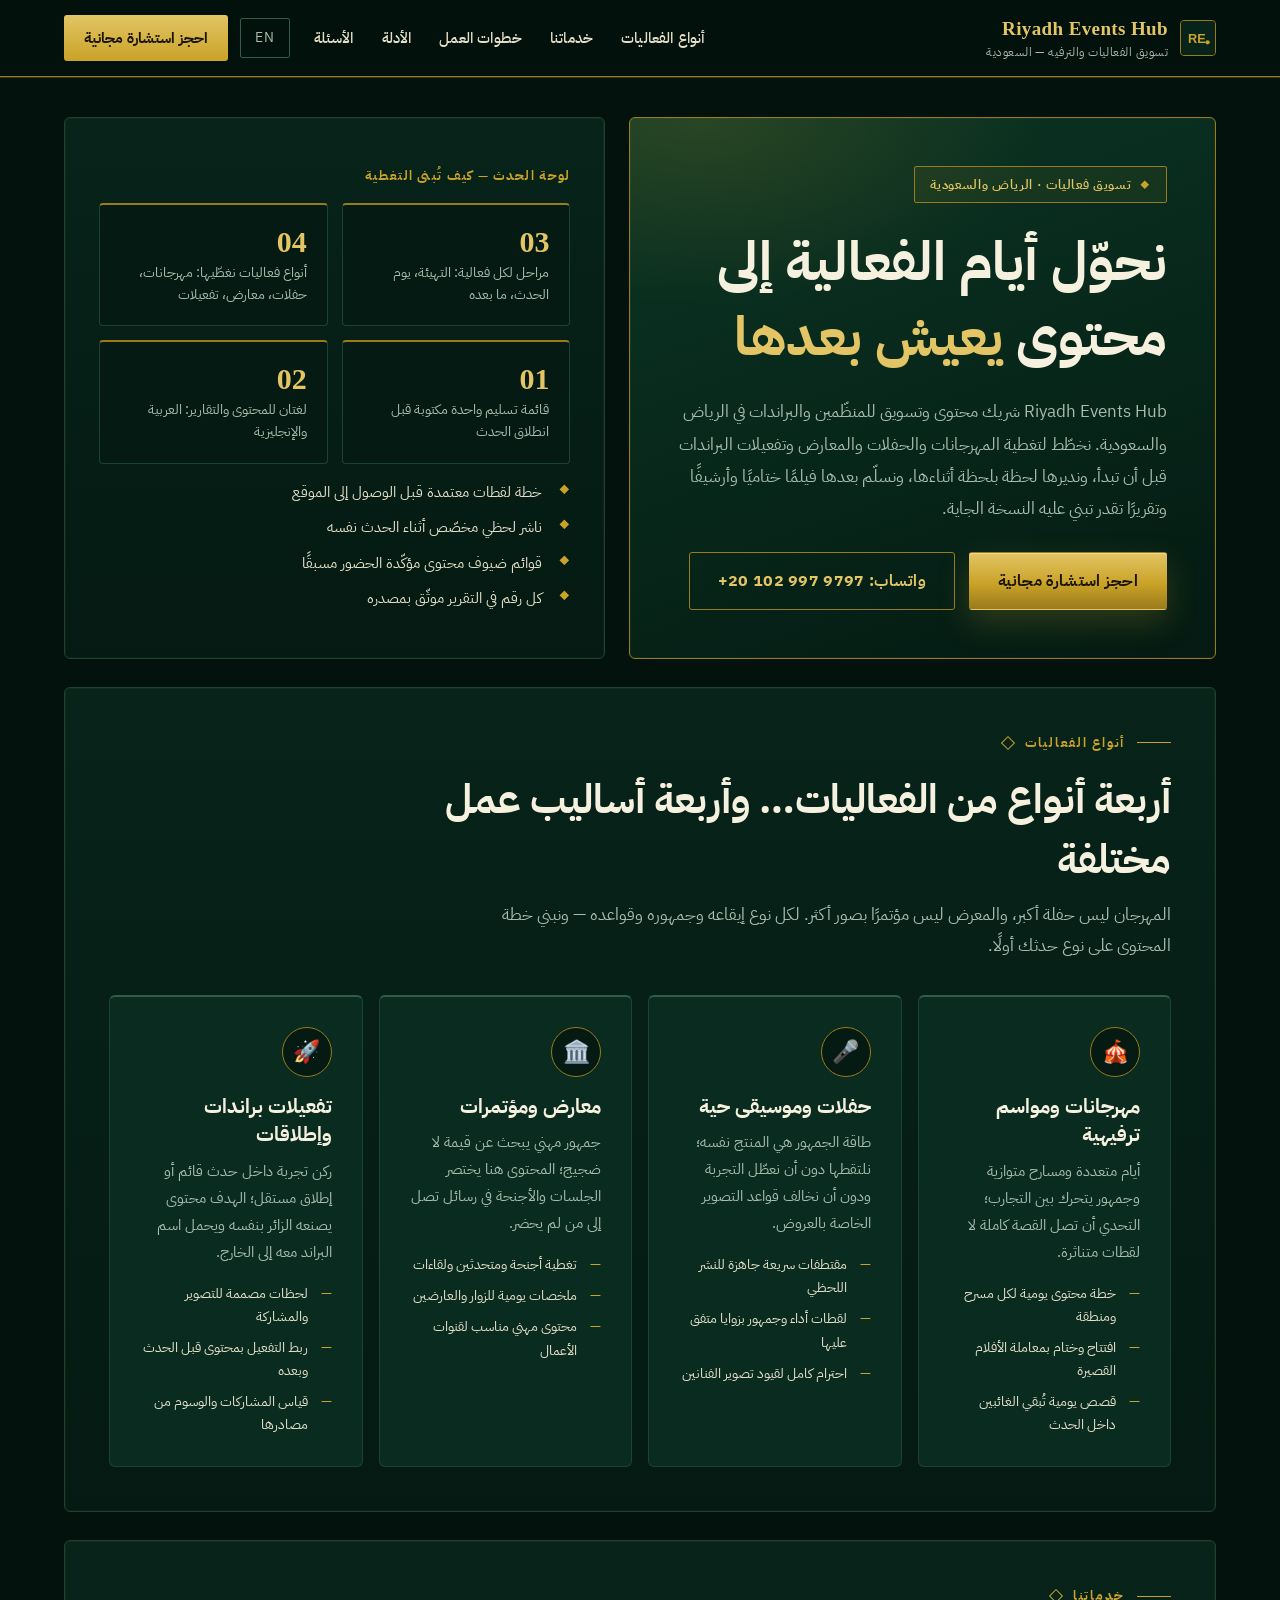
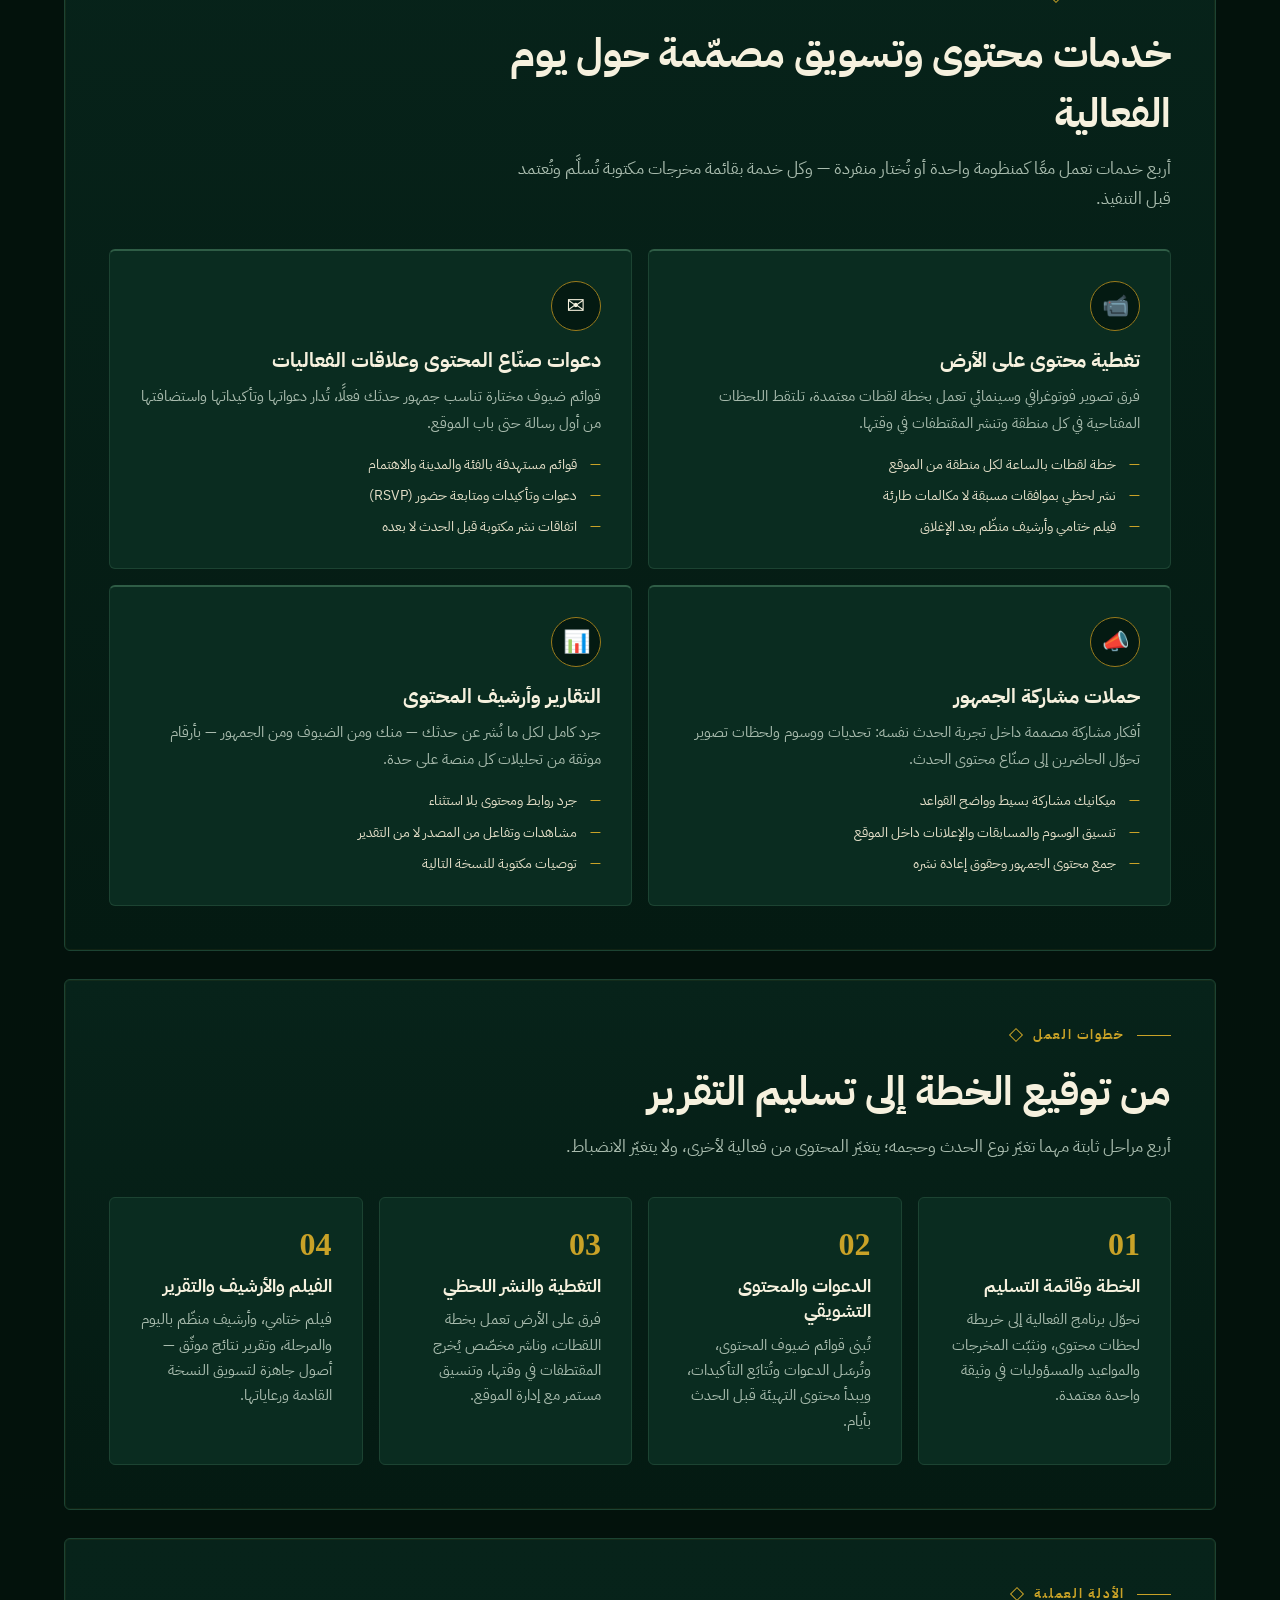
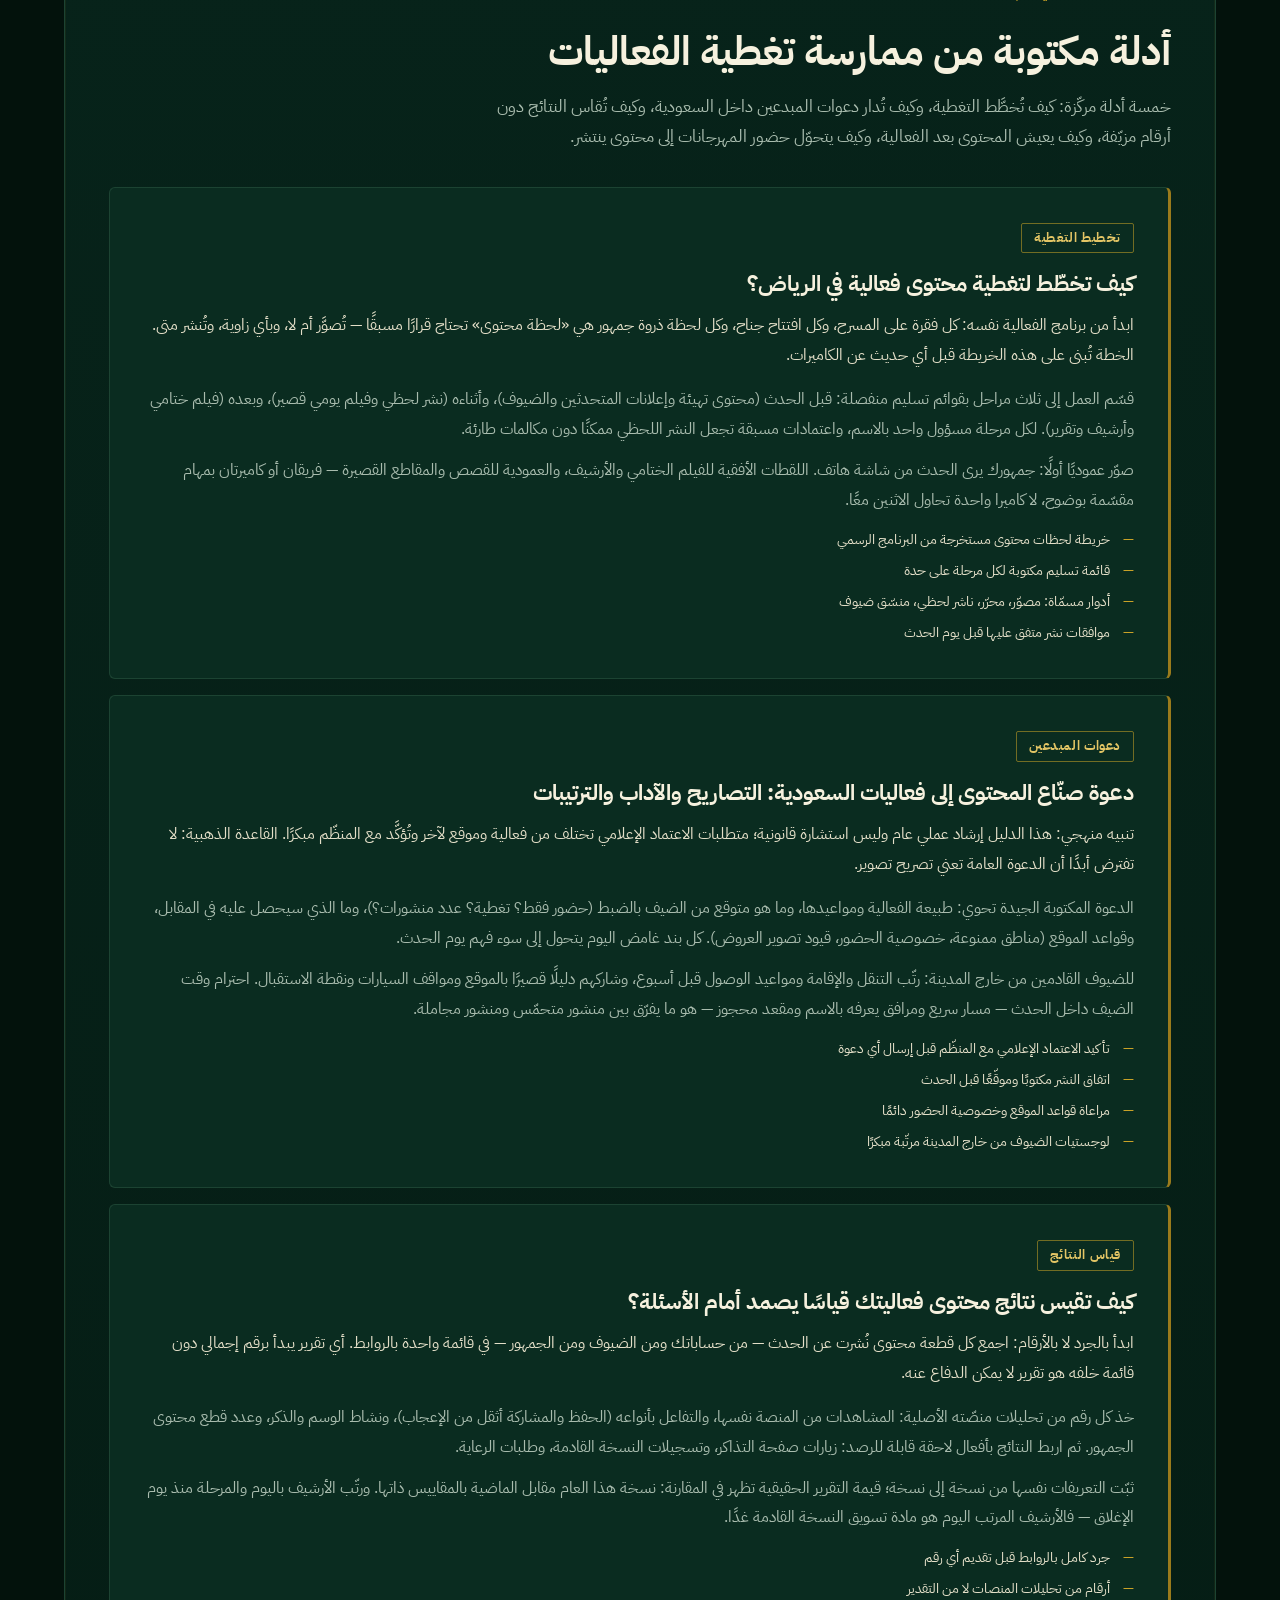
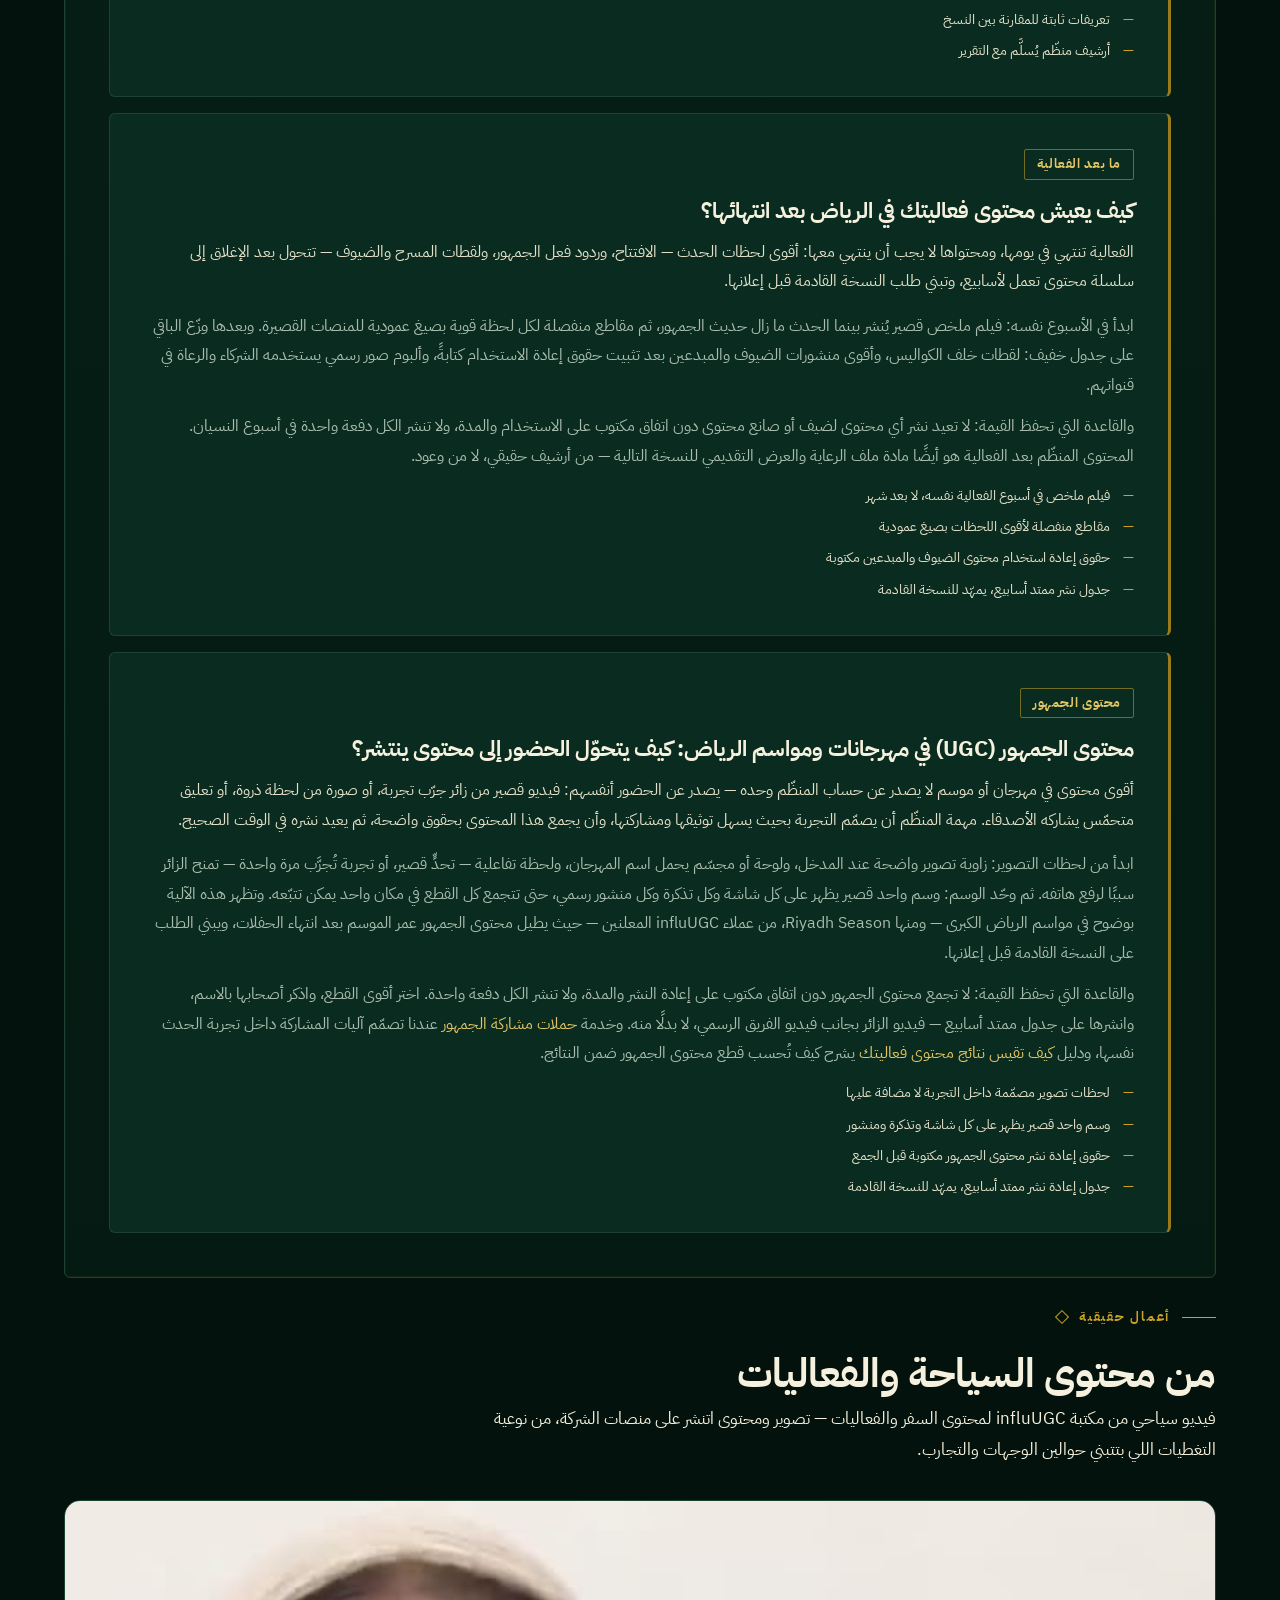
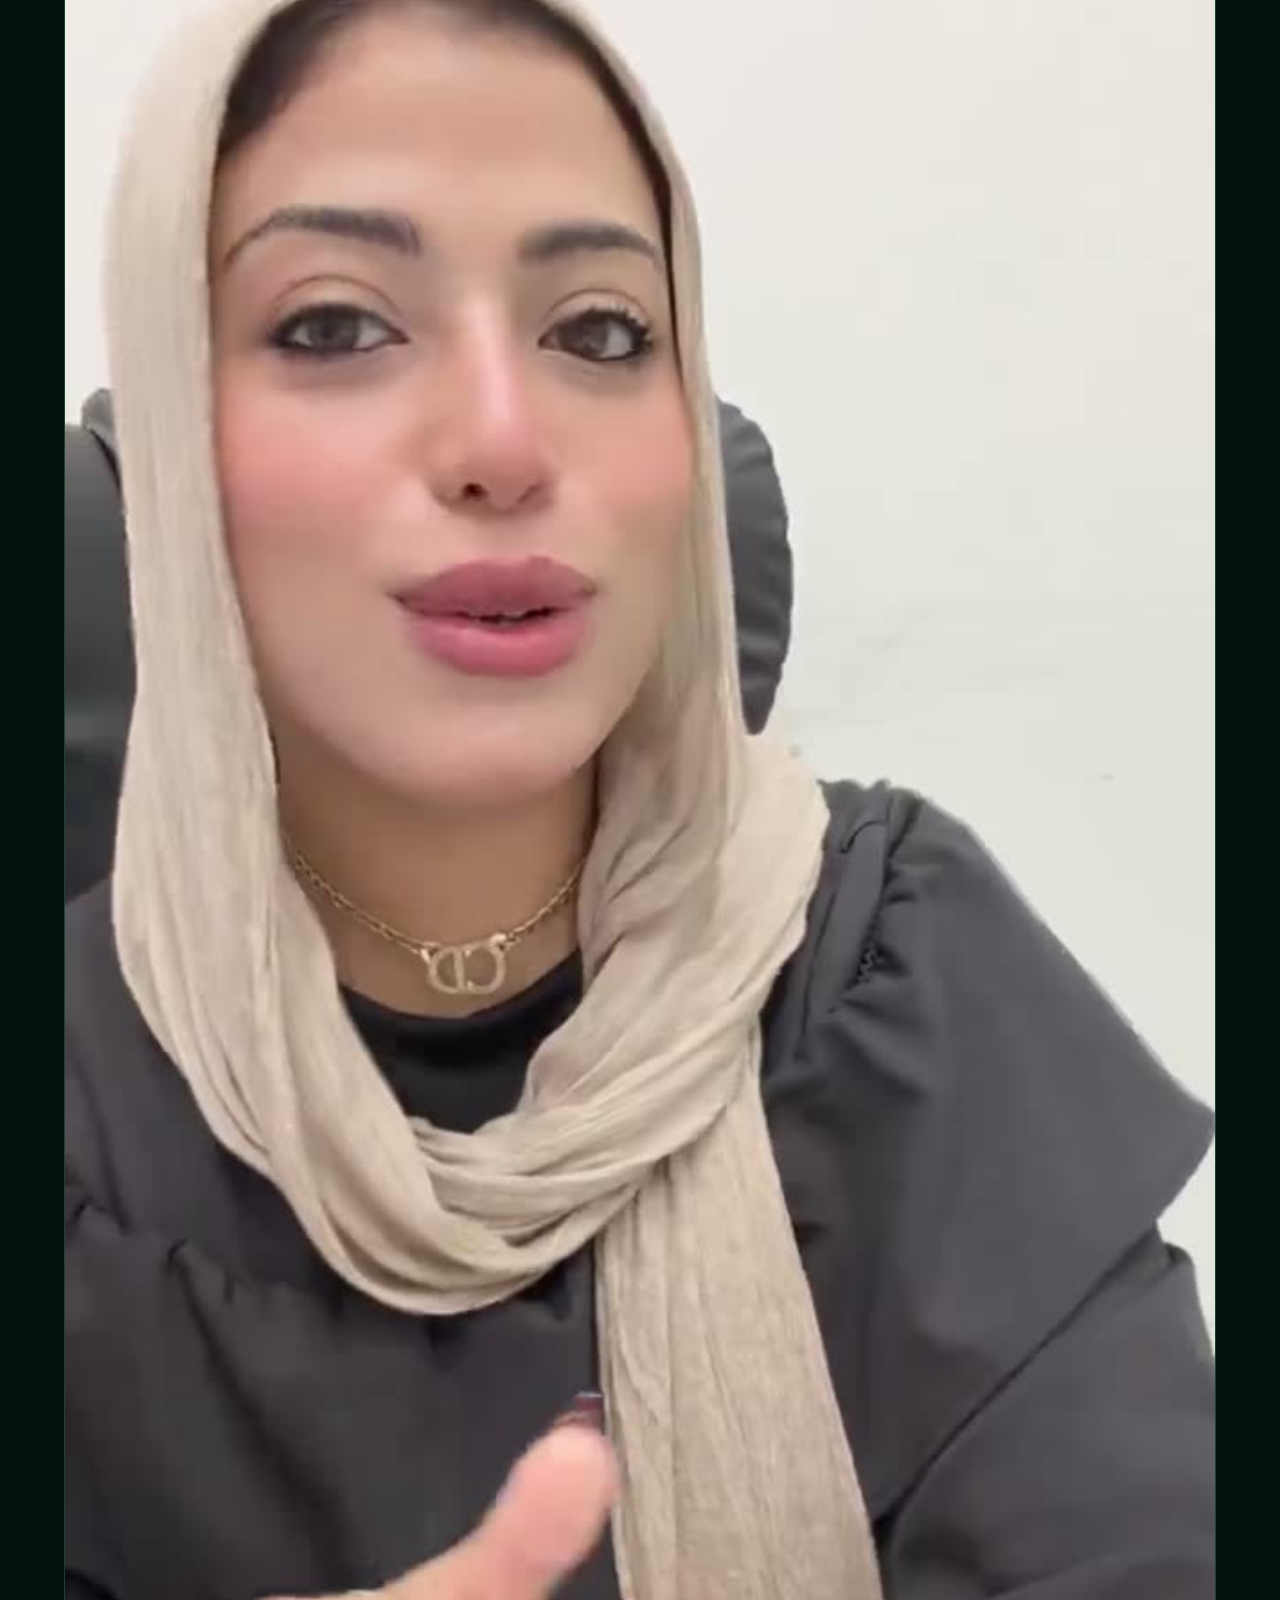
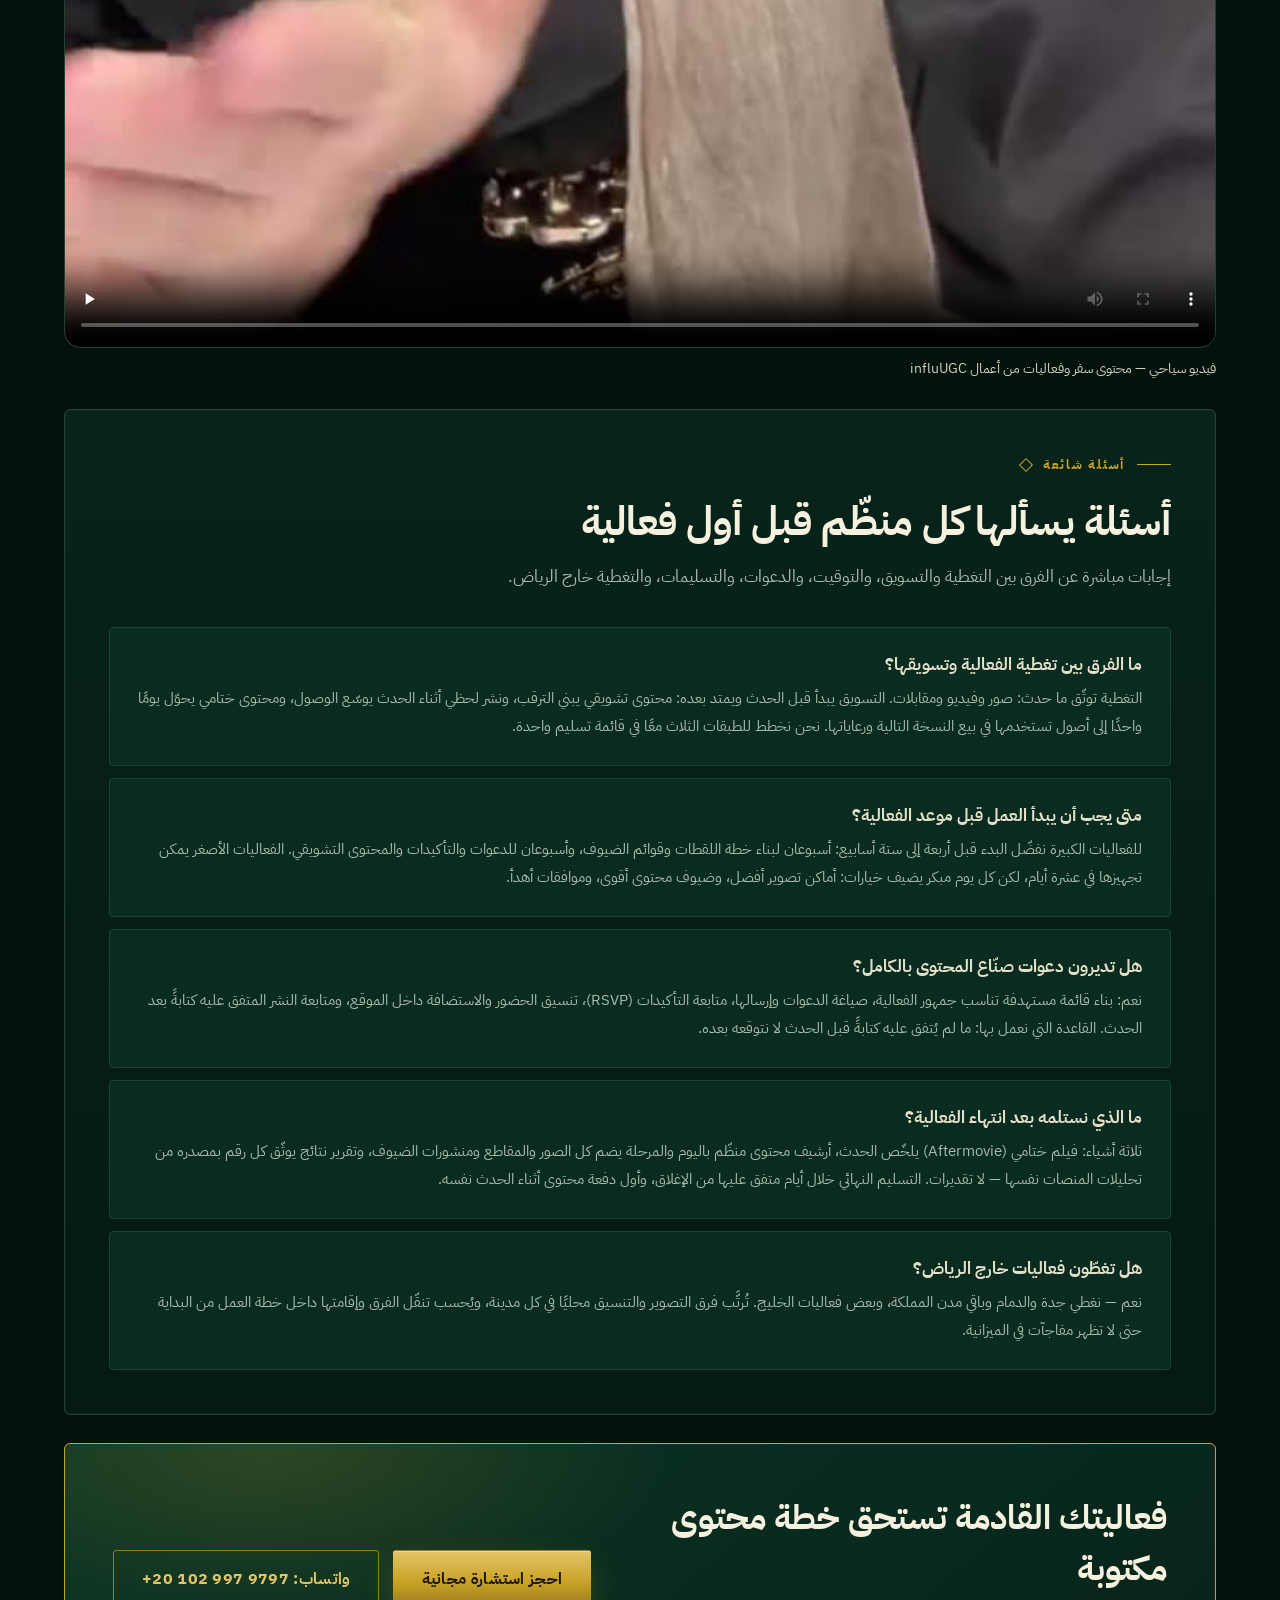
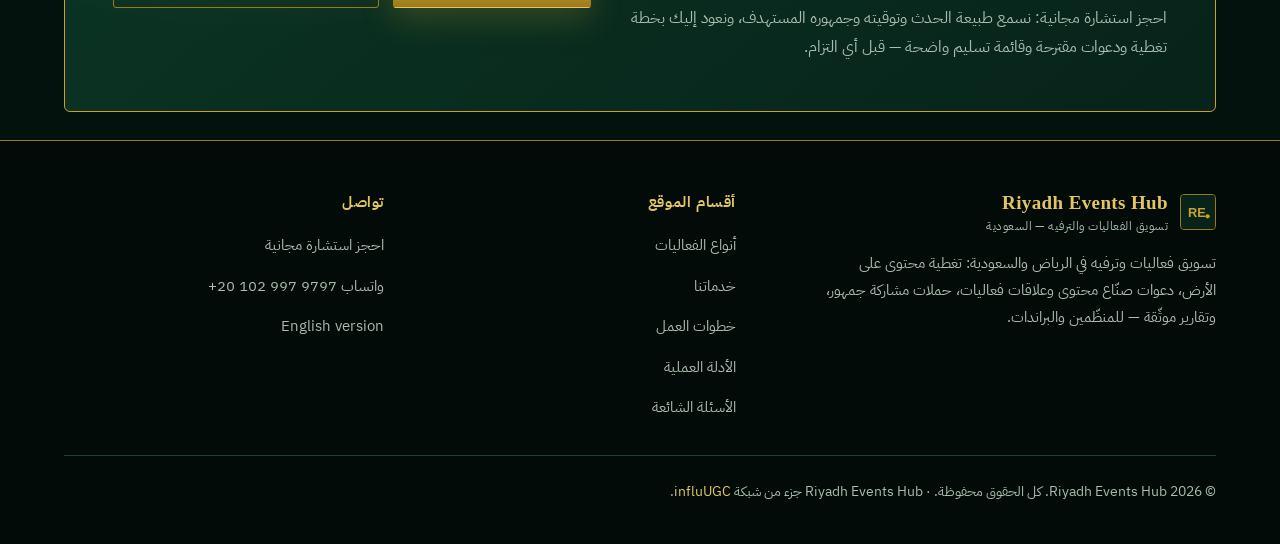
==== commit 82219f32: "Add guide: audience UGC at Riyadh festivals and seasons (AR+EN) + complete sitemap 5th guide #guide-" ====
--- a/index.html
+++ b/index.html
@@ -275,7 +275,7 @@
         <div class="sec-head">
           <p class="eyebrow">الأدلة العملية</p>
           <h2>أدلة مكتوبة من ممارسة تغطية الفعاليات</h2>
-          <p class="sec-lead">ثلاثة أدلة مركّزة: كيف تُخطَّط التغطية، وكيف تُدار دعوات المبدعين داخل السعودية، وكيف تُقاس النتائج دون أرقام مزيّفة.</p>
+          <p class="sec-lead">خمسة أدلة مركّزة: كيف تُخطَّط التغطية، وكيف تُدار دعوات المبدعين داخل السعودية، وكيف تُقاس النتائج دون أرقام مزيّفة، وكيف يعيش المحتوى بعد الفعالية، وكيف يتحوّل حضور المهرجانات إلى محتوى ينتشر.</p>
         </div>
         <article class="guide" id="guide-plan">
           <span class="tag">تخطيط التغطية</span>
@@ -329,6 +329,19 @@
             <li>جدول نشر ممتد أسابيع، يمهّد للنسخة القادمة</li>
           </ul>
         </article>
+        <article class="guide" id="guide-festival-ugc">
+          <span class="tag">محتوى الجمهور</span>
+          <h3>محتوى الجمهور (UGC) في مهرجانات ومواسم الرياض: كيف يتحوّل الحضور إلى محتوى ينتشر؟</h3>
+          <p class="g-lead">أقوى محتوى في مهرجان أو موسم لا يصدر عن حساب المنظّم وحده — يصدر عن الحضور أنفسهم: فيديو قصير من زائر جرّب تجربة، أو صورة من لحظة ذروة، أو تعليق متحمّس يشاركه الأصدقاء. مهمة المنظّم أن يصمّم التجربة بحيث يسهل توثيقها ومشاركتها، وأن يجمع هذا المحتوى بحقوق واضحة، ثم يعيد نشره في الوقت الصحيح.</p>
+          <p>ابدأ من لحظات التصوير: زاوية تصوير واضحة عند المدخل، ولوحة أو مجسّم يحمل اسم المهرجان، ولحظة تفاعلية — تحدٍّ قصير، أو تجربة تُجرَّب مرة واحدة — تمنح الزائر سببًا لرفع هاتفه. ثم وحّد الوسم: وسم واحد قصير يظهر على كل شاشة وكل تذكرة وكل منشور رسمي، حتى تتجمع كل القطع في مكان واحد يمكن تتبّعه. وتظهر هذه الآلية بوضوح في مواسم الرياض الكبرى — ومنها Riyadh Season، من عملاء influUGC المعلنين — حيث يطيل محتوى الجمهور عمر الموسم بعد انتهاء الحفلات، ويبني الطلب على النسخة القادمة قبل إعلانها.</p>
+          <p>والقاعدة التي تحفظ القيمة: لا تجمع محتوى الجمهور دون اتفاق مكتوب على إعادة النشر والمدة، ولا تنشر الكل دفعة واحدة. اختر أقوى القطع، واذكر أصحابها بالاسم، وانشرها على جدول ممتد أسابيع — فيديو الزائر بجانب فيديو الفريق الرسمي، لا بدلًا منه. وخدمة <a href="#services">حملات مشاركة الجمهور</a> عندنا تصمّم آليات المشاركة داخل تجربة الحدث نفسها، ودليل <a href="#guide-measure">كيف تقيس نتائج محتوى فعاليتك</a> يشرح كيف تُحسب قطع محتوى الجمهور ضمن النتائج.</p>
+          <ul class="ticks">
+            <li>لحظات تصوير مصمّمة داخل التجربة لا مضافة عليها</li>
+            <li>وسم واحد قصير يظهر على كل شاشة وتذكرة ومنشور</li>
+            <li>حقوق إعادة نشر محتوى الجمهور مكتوبة قبل الجمع</li>
+            <li>جدول إعادة نشر ممتد أسابيع، يمهّد للنسخة القادمة</li>
+          </ul>
+        </article>
       </div>
     </div>
   </section>
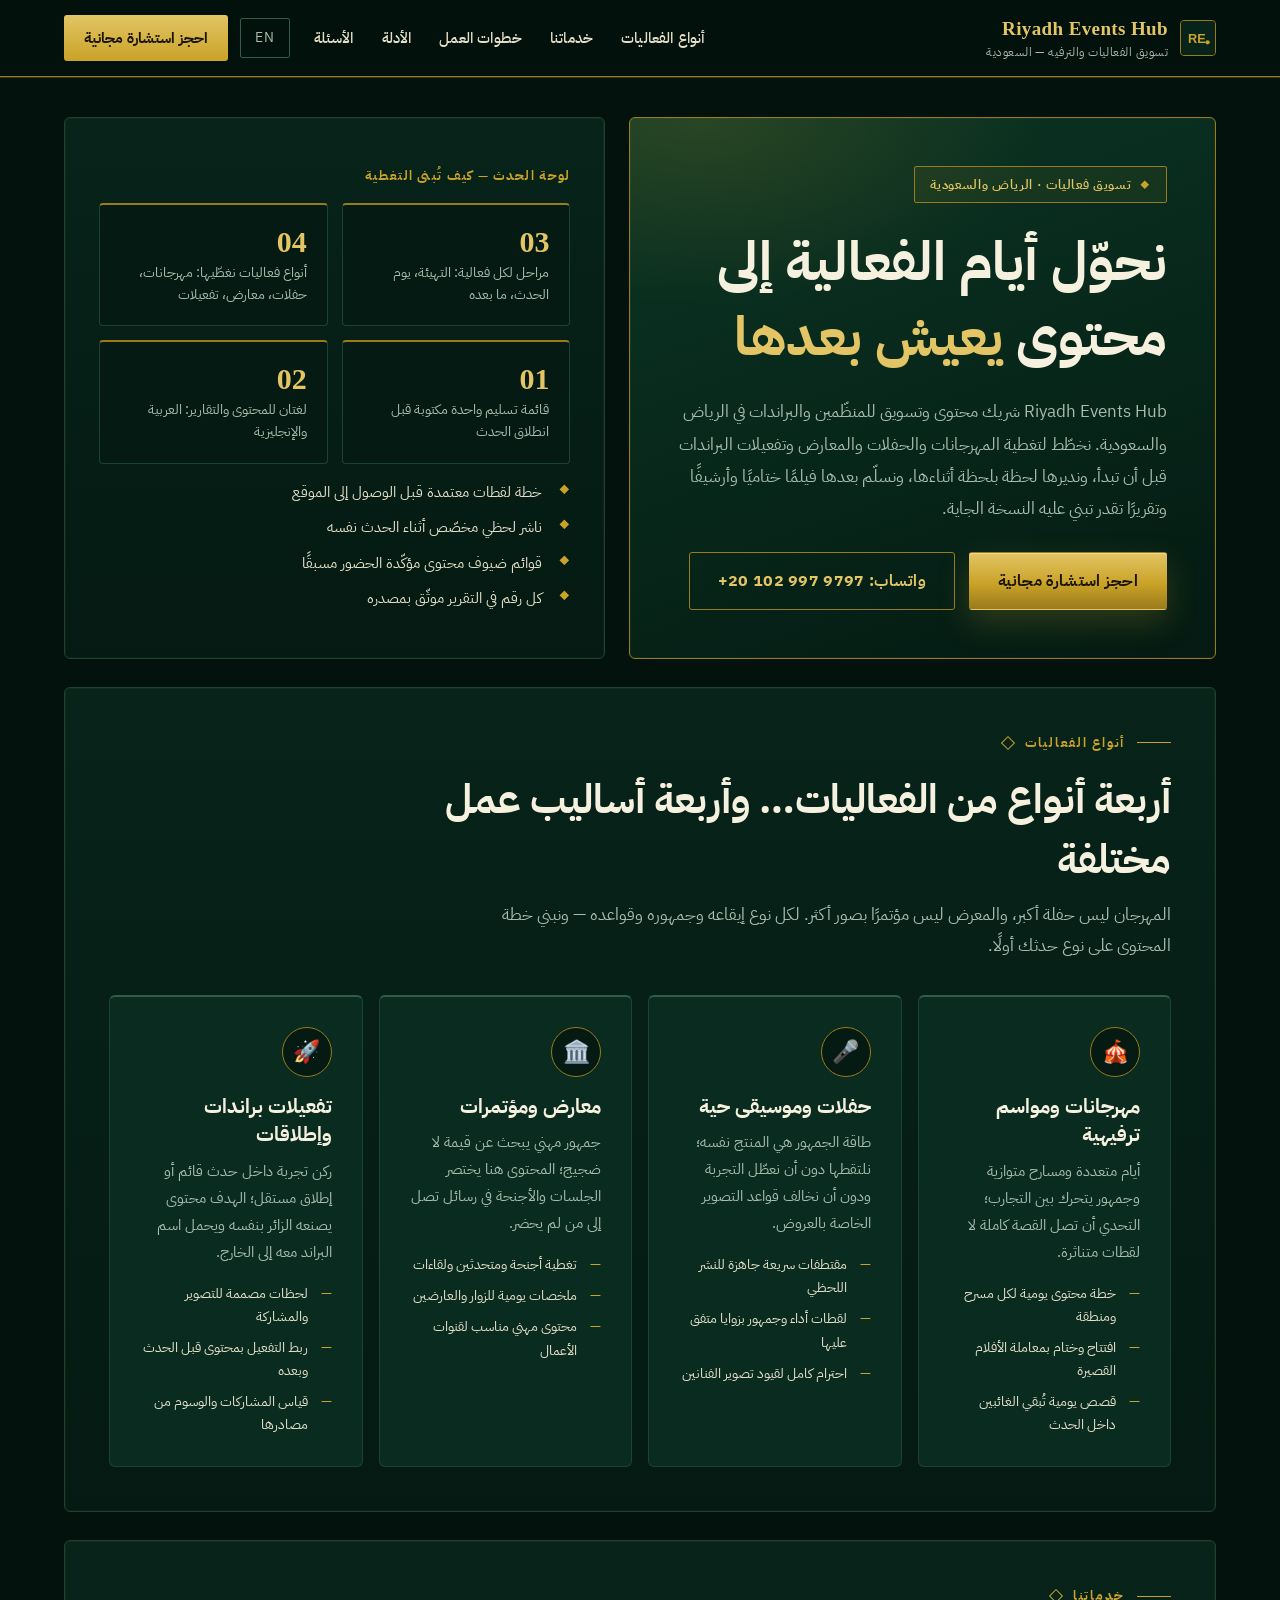
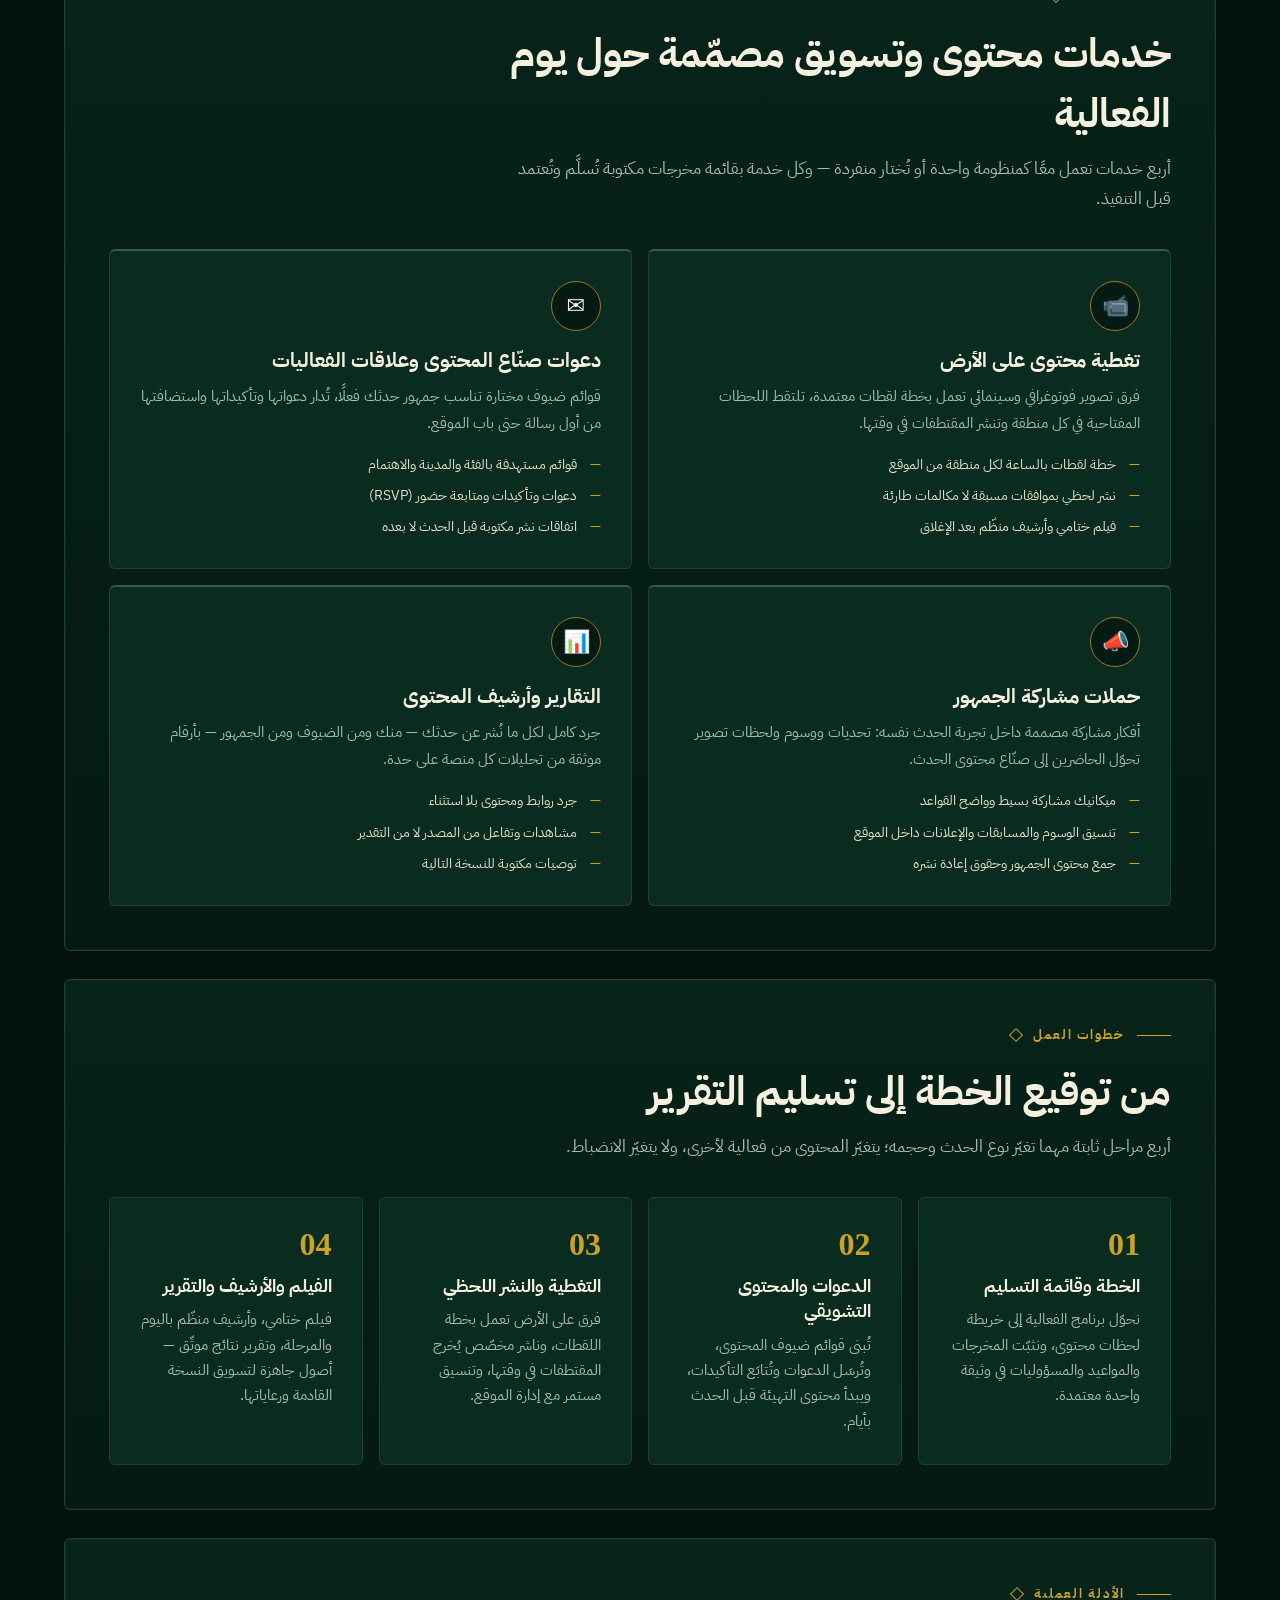
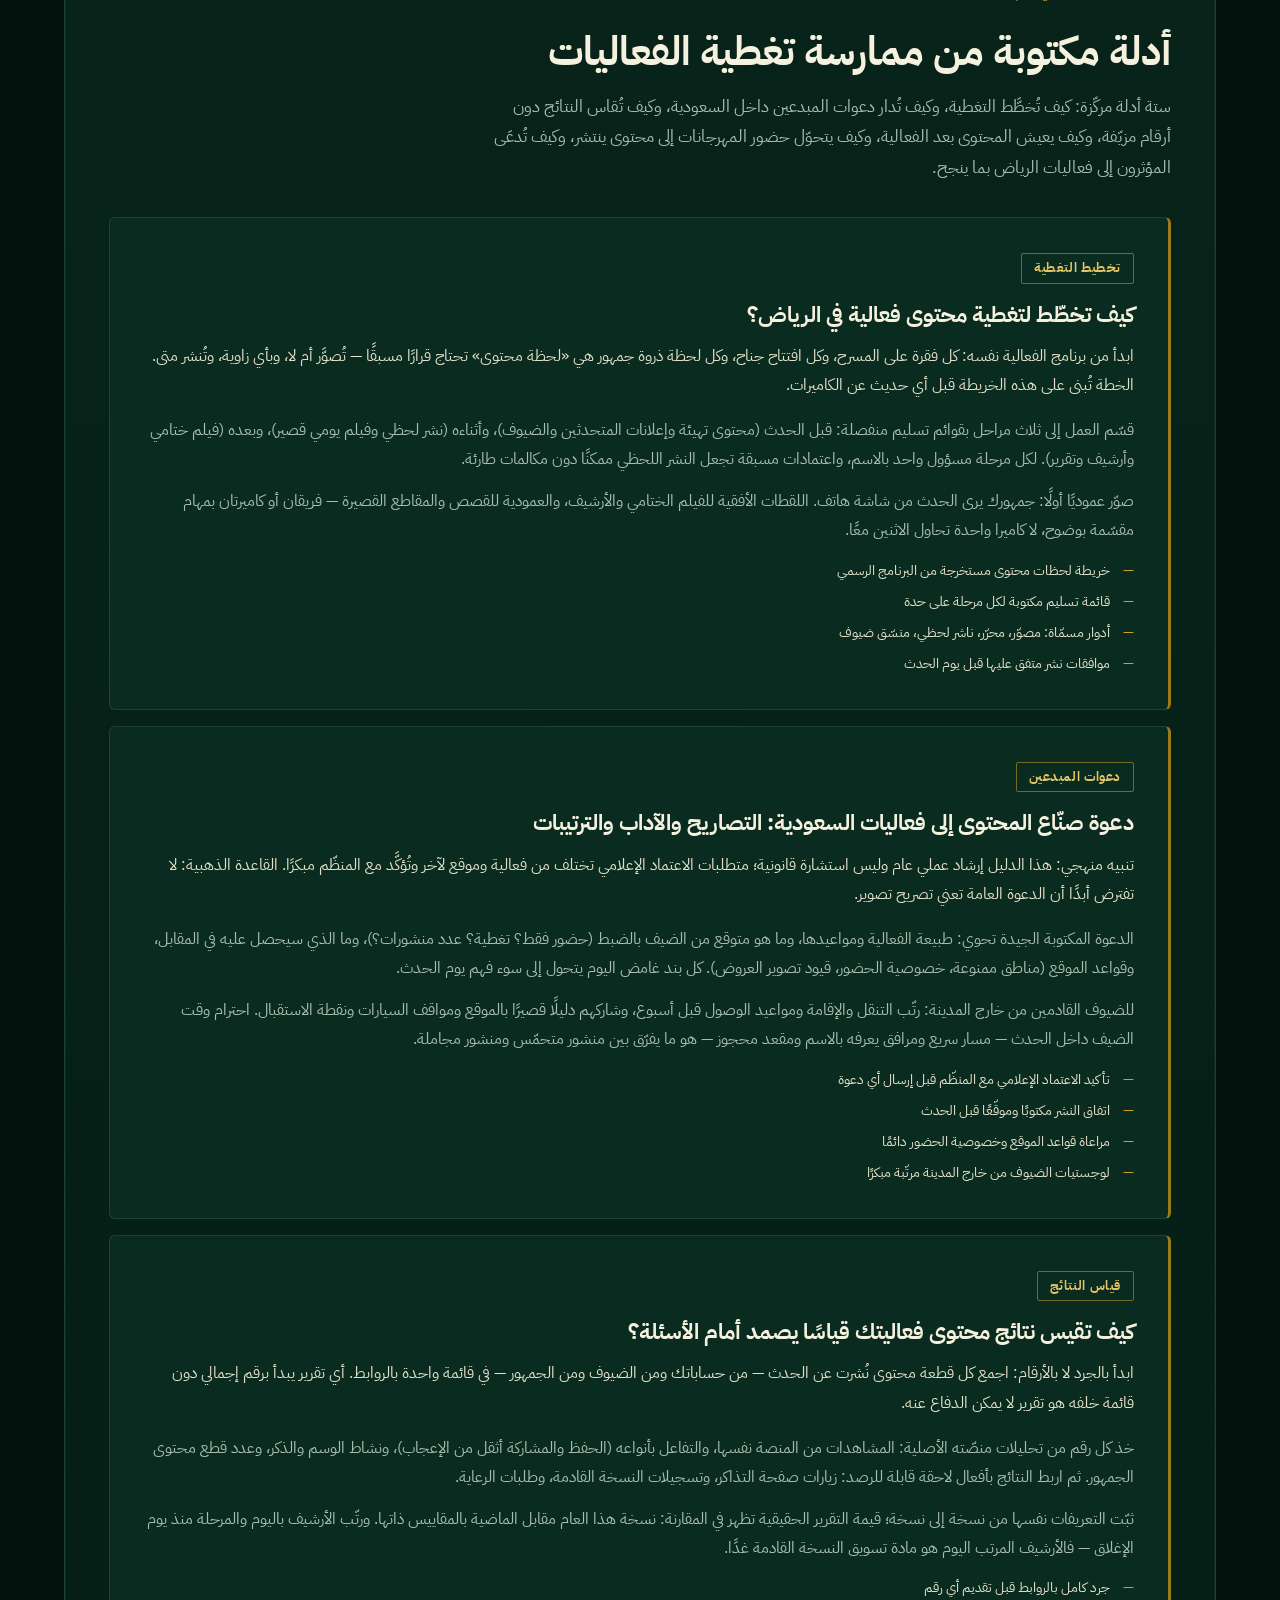
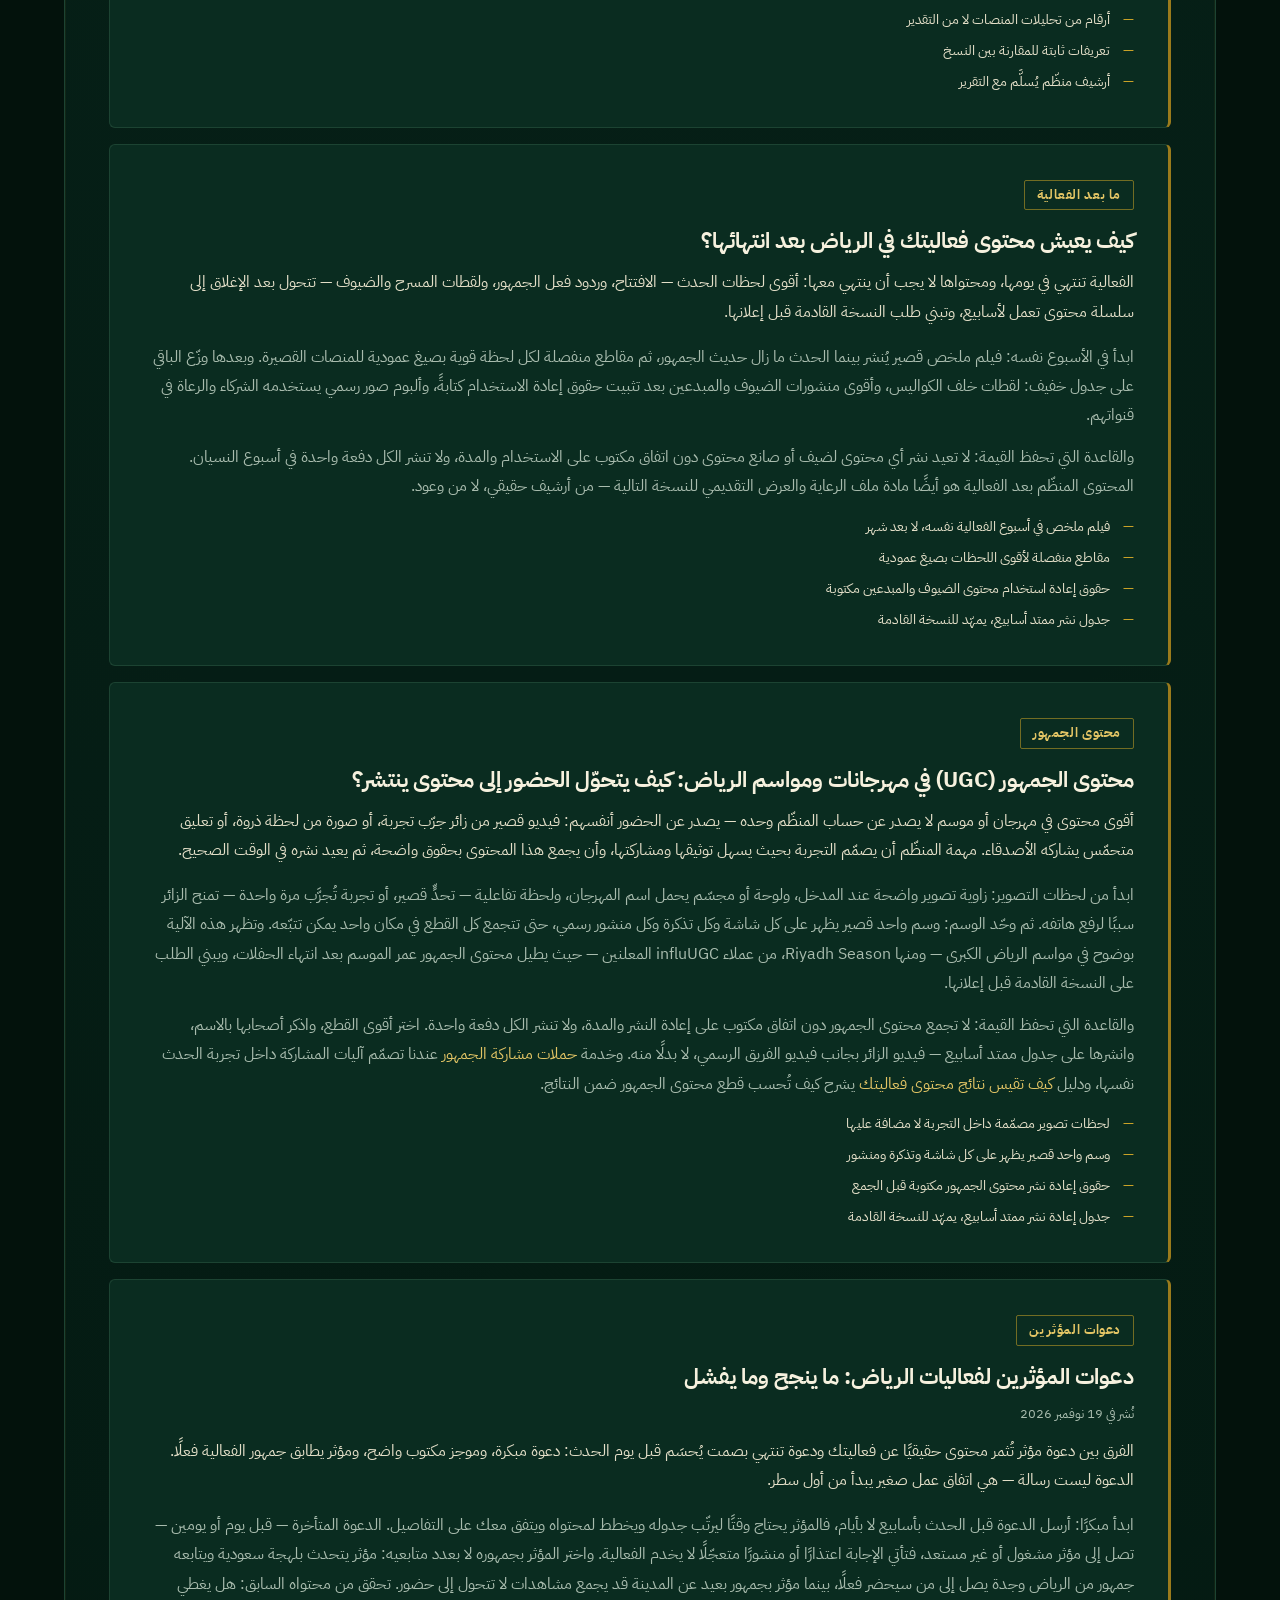
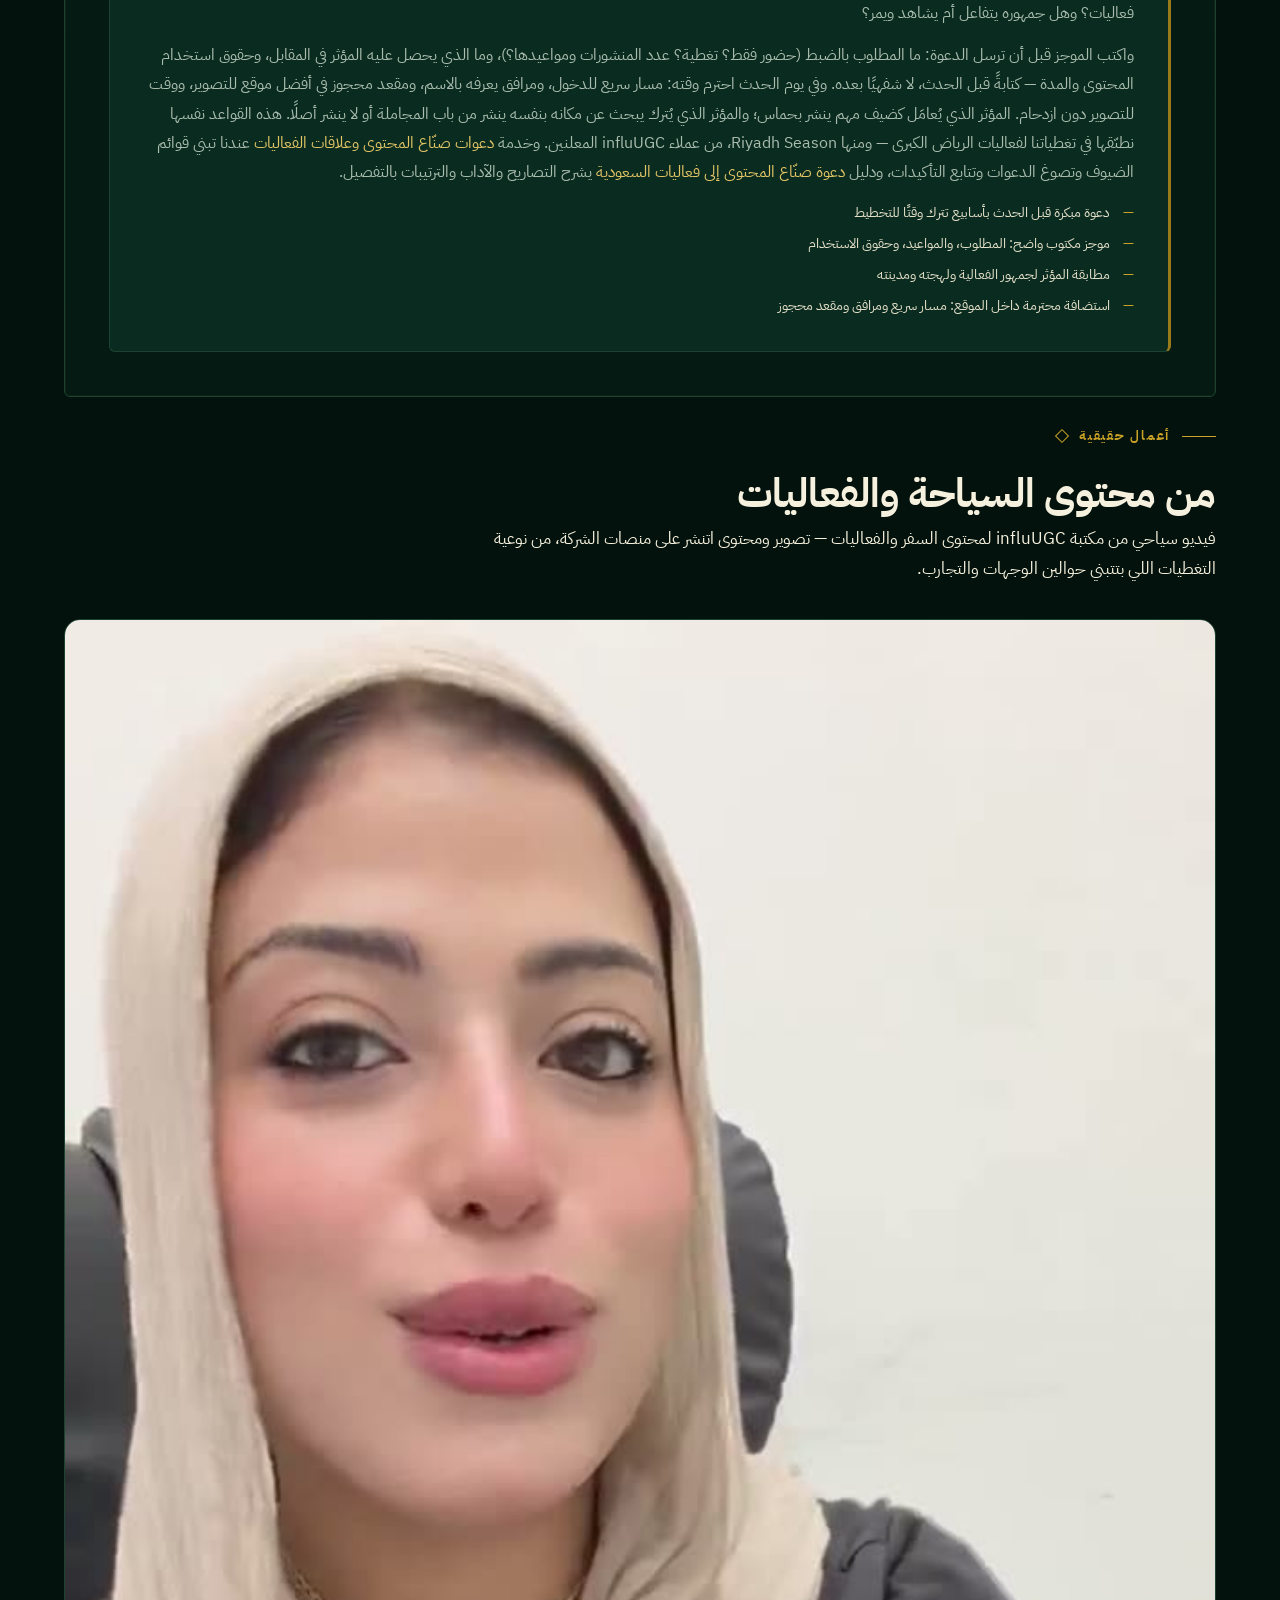
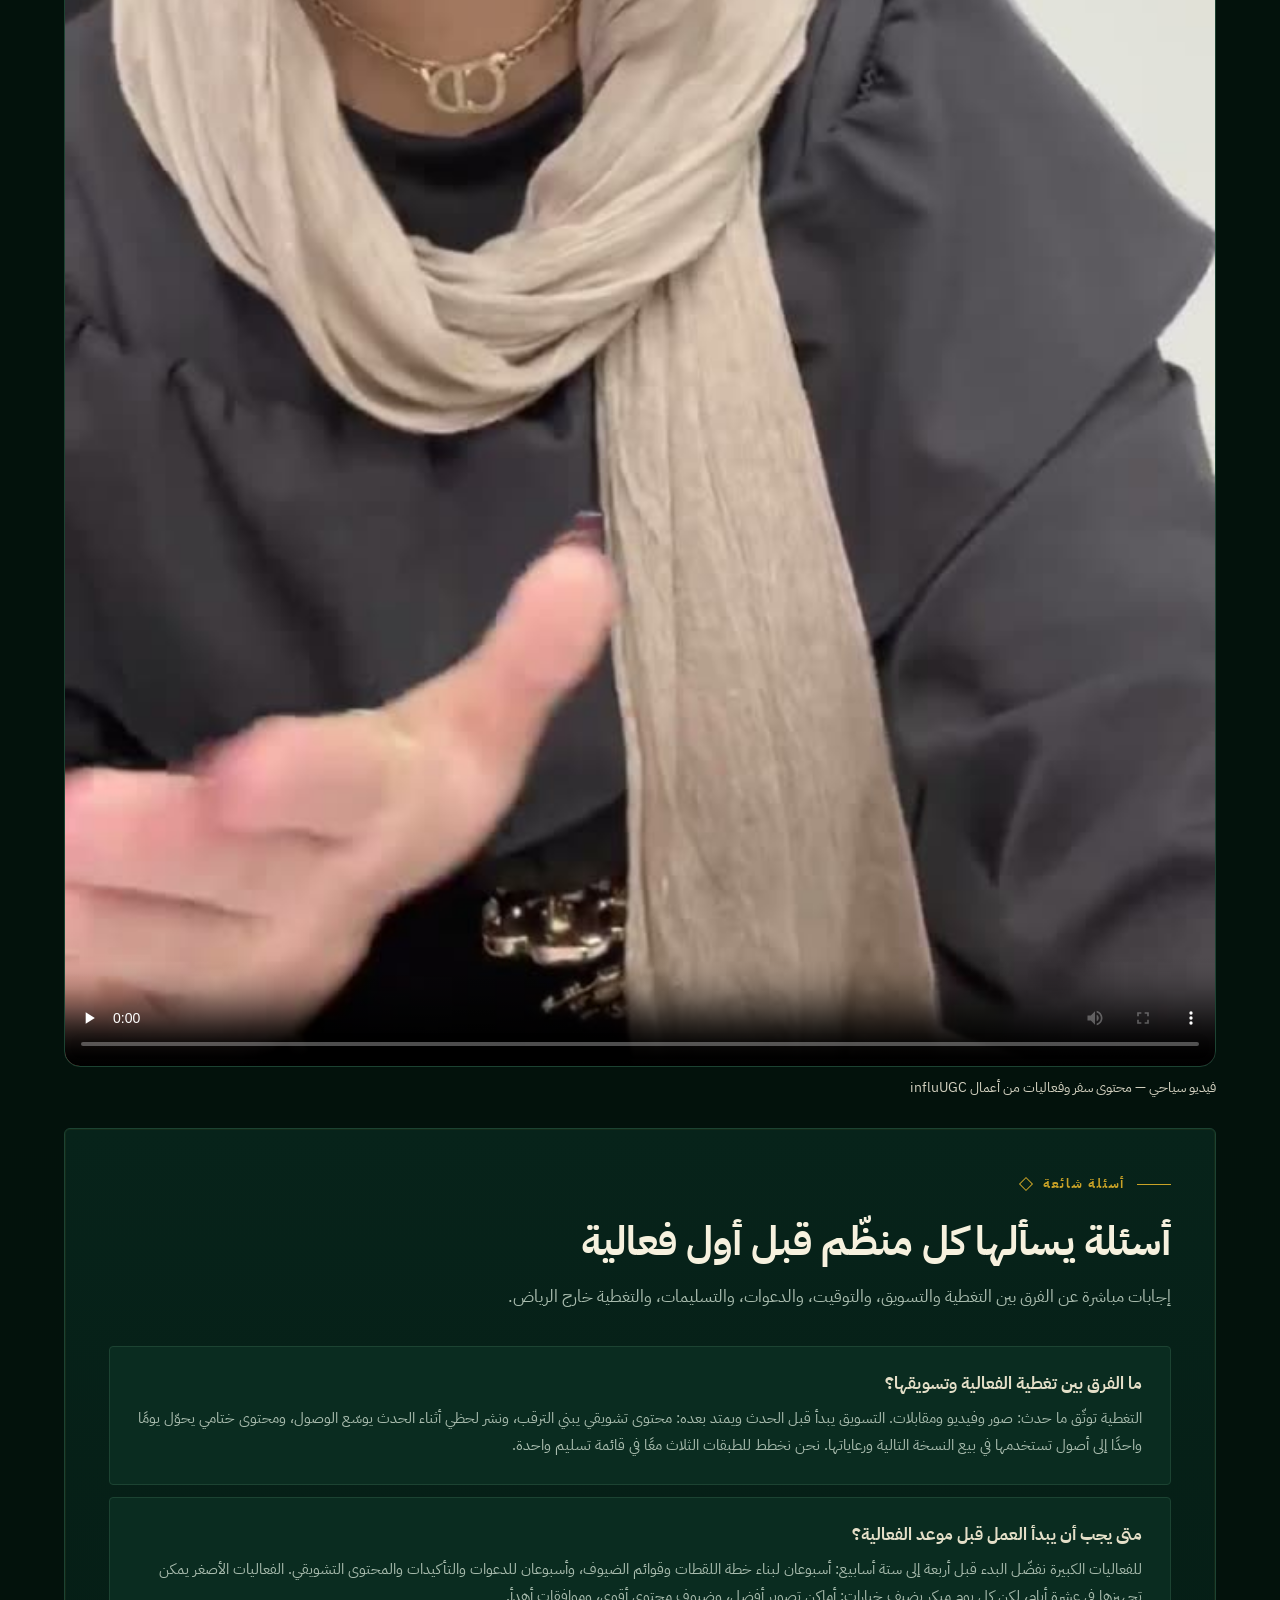
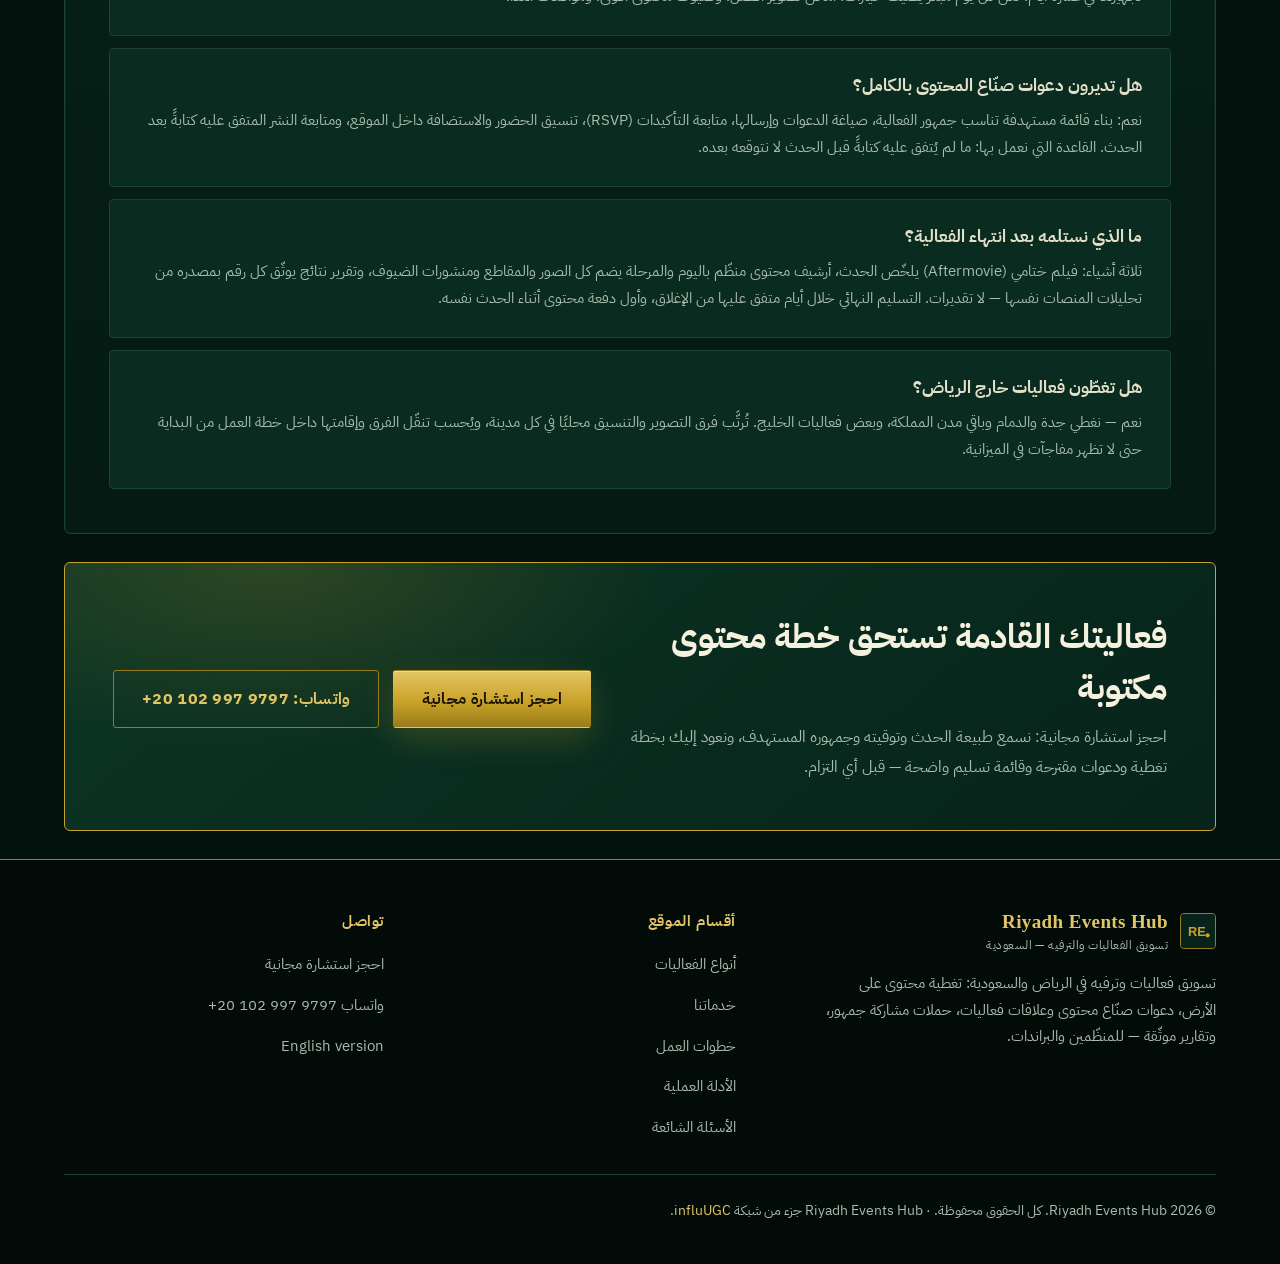
==== commit 27ce0485: "Add guide: inviting influencers to Riyadh events (AR+EN) + complete sitemap" ====
--- a/index.html
+++ b/index.html
@@ -275,7 +275,7 @@
         <div class="sec-head">
           <p class="eyebrow">الأدلة العملية</p>
           <h2>أدلة مكتوبة من ممارسة تغطية الفعاليات</h2>
-          <p class="sec-lead">خمسة أدلة مركّزة: كيف تُخطَّط التغطية، وكيف تُدار دعوات المبدعين داخل السعودية، وكيف تُقاس النتائج دون أرقام مزيّفة، وكيف يعيش المحتوى بعد الفعالية، وكيف يتحوّل حضور المهرجانات إلى محتوى ينتشر.</p>
+          <p class="sec-lead">ستة أدلة مركّزة: كيف تُخطَّط التغطية، وكيف تُدار دعوات المبدعين داخل السعودية، وكيف تُقاس النتائج دون أرقام مزيّفة، وكيف يعيش المحتوى بعد الفعالية، وكيف يتحوّل حضور المهرجانات إلى محتوى ينتشر، وكيف تُدعَى المؤثرون إلى فعاليات الرياض بما ينجح.</p>
         </div>
         <article class="guide" id="guide-plan">
           <span class="tag">تخطيط التغطية</span>
@@ -340,6 +340,20 @@
             <li>وسم واحد قصير يظهر على كل شاشة وتذكرة ومنشور</li>
             <li>حقوق إعادة نشر محتوى الجمهور مكتوبة قبل الجمع</li>
             <li>جدول إعادة نشر ممتد أسابيع، يمهّد للنسخة القادمة</li>
+          </ul>
+        </article>
+        <article class="guide" id="guide-invite-influencers-riyadh">
+          <span class="tag">دعوات المؤثرين</span>
+          <h3>دعوات المؤثرين لفعاليات الرياض: ما ينجح وما يفشل</h3>
+          <p class="g-date">نُشر في 19 نوفمبر 2026</p>
+          <p class="g-lead">الفرق بين دعوة مؤثر تُثمر محتوى حقيقيًا عن فعاليتك ودعوة تنتهي بصمت يُحسَم قبل يوم الحدث: دعوة مبكرة، وموجز مكتوب واضح، ومؤثر يطابق جمهور الفعالية فعلًا. الدعوة ليست رسالة — هي اتفاق عمل صغير يبدأ من أول سطر.</p>
+          <p>ابدأ مبكرًا: أرسل الدعوة قبل الحدث بأسابيع لا بأيام، فالمؤثر يحتاج وقتًا ليرتّب جدوله ويخطط لمحتواه ويتفق معك على التفاصيل. الدعوة المتأخرة — قبل يوم أو يومين — تصل إلى مؤثر مشغول أو غير مستعد، فتأتي الإجابة اعتذارًا أو منشورًا متعجّلًا لا يخدم الفعالية. واختر المؤثر بجمهوره لا بعدد متابعيه: مؤثر يتحدث بلهجة سعودية ويتابعه جمهور من الرياض وجدة يصل إلى من سيحضر فعلًا، بينما مؤثر بجمهور بعيد عن المدينة قد يجمع مشاهدات لا تتحول إلى حضور. تحقق من محتواه السابق: هل يغطي فعاليات؟ وهل جمهوره يتفاعل أم يشاهد ويمر؟</p>
+          <p>واكتب الموجز قبل أن ترسل الدعوة: ما المطلوب بالضبط (حضور فقط؟ تغطية؟ عدد المنشورات ومواعيدها؟)، وما الذي يحصل عليه المؤثر في المقابل، وحقوق استخدام المحتوى والمدة — كتابةً قبل الحدث، لا شفهيًا بعده. وفي يوم الحدث احترم وقته: مسار سريع للدخول، ومرافق يعرفه بالاسم، ومقعد محجوز في أفضل موقع للتصوير، ووقت للتصوير دون ازدحام. المؤثر الذي يُعامَل كضيف مهم ينشر بحماس؛ والمؤثر الذي يُترك يبحث عن مكانه بنفسه ينشر من باب المجاملة أو لا ينشر أصلًا. هذه القواعد نفسها نطبّقها في تغطياتنا لفعاليات الرياض الكبرى — ومنها Riyadh Season، من عملاء influUGC المعلنين. وخدمة <a href="#services">دعوات صنّاع المحتوى وعلاقات الفعاليات</a> عندنا تبني قوائم الضيوف وتصوغ الدعوات وتتابع التأكيدات، ودليل <a href="#guide-invite">دعوة صنّاع المحتوى إلى فعاليات السعودية</a> يشرح التصاريح والآداب والترتيبات بالتفصيل.</p>
+          <ul class="ticks">
+            <li>دعوة مبكرة قبل الحدث بأسابيع تترك وقتًا للتخطيط</li>
+            <li>موجز مكتوب واضح: المطلوب، والمواعيد، وحقوق الاستخدام</li>
+            <li>مطابقة المؤثر لجمهور الفعالية ولهجته ومدينته</li>
+            <li>استضافة محترمة داخل الموقع: مسار سريع ومرافق ومقعد محجوز</li>
           </ul>
         </article>
       </div>
--- a/styles.css
+++ b/styles.css
@@ -113,6 +113,7 @@
 .guide h3{font-family:var(--font-display);font-size:22px;font-weight:700;line-height:1.4;margin-bottom:10px}
 html[lang="ar"] .guide h3{line-height:1.55;font-family:"IBM Plex Sans Arabic",Georgia,serif}
 .guide .g-lead{color:var(--soft);font-size:16px;line-height:1.85;margin-bottom:14px}
+.guide .g-date{color:var(--mut);font-size:13px;line-height:1.6;margin-bottom:12px}
 .guide p{color:var(--mut);font-size:15.5px;line-height:1.9;margin-bottom:12px}
 .guide p:last-child{margin-bottom:0}
 .guide .ticks,.guide .num-list{margin-top:14px}
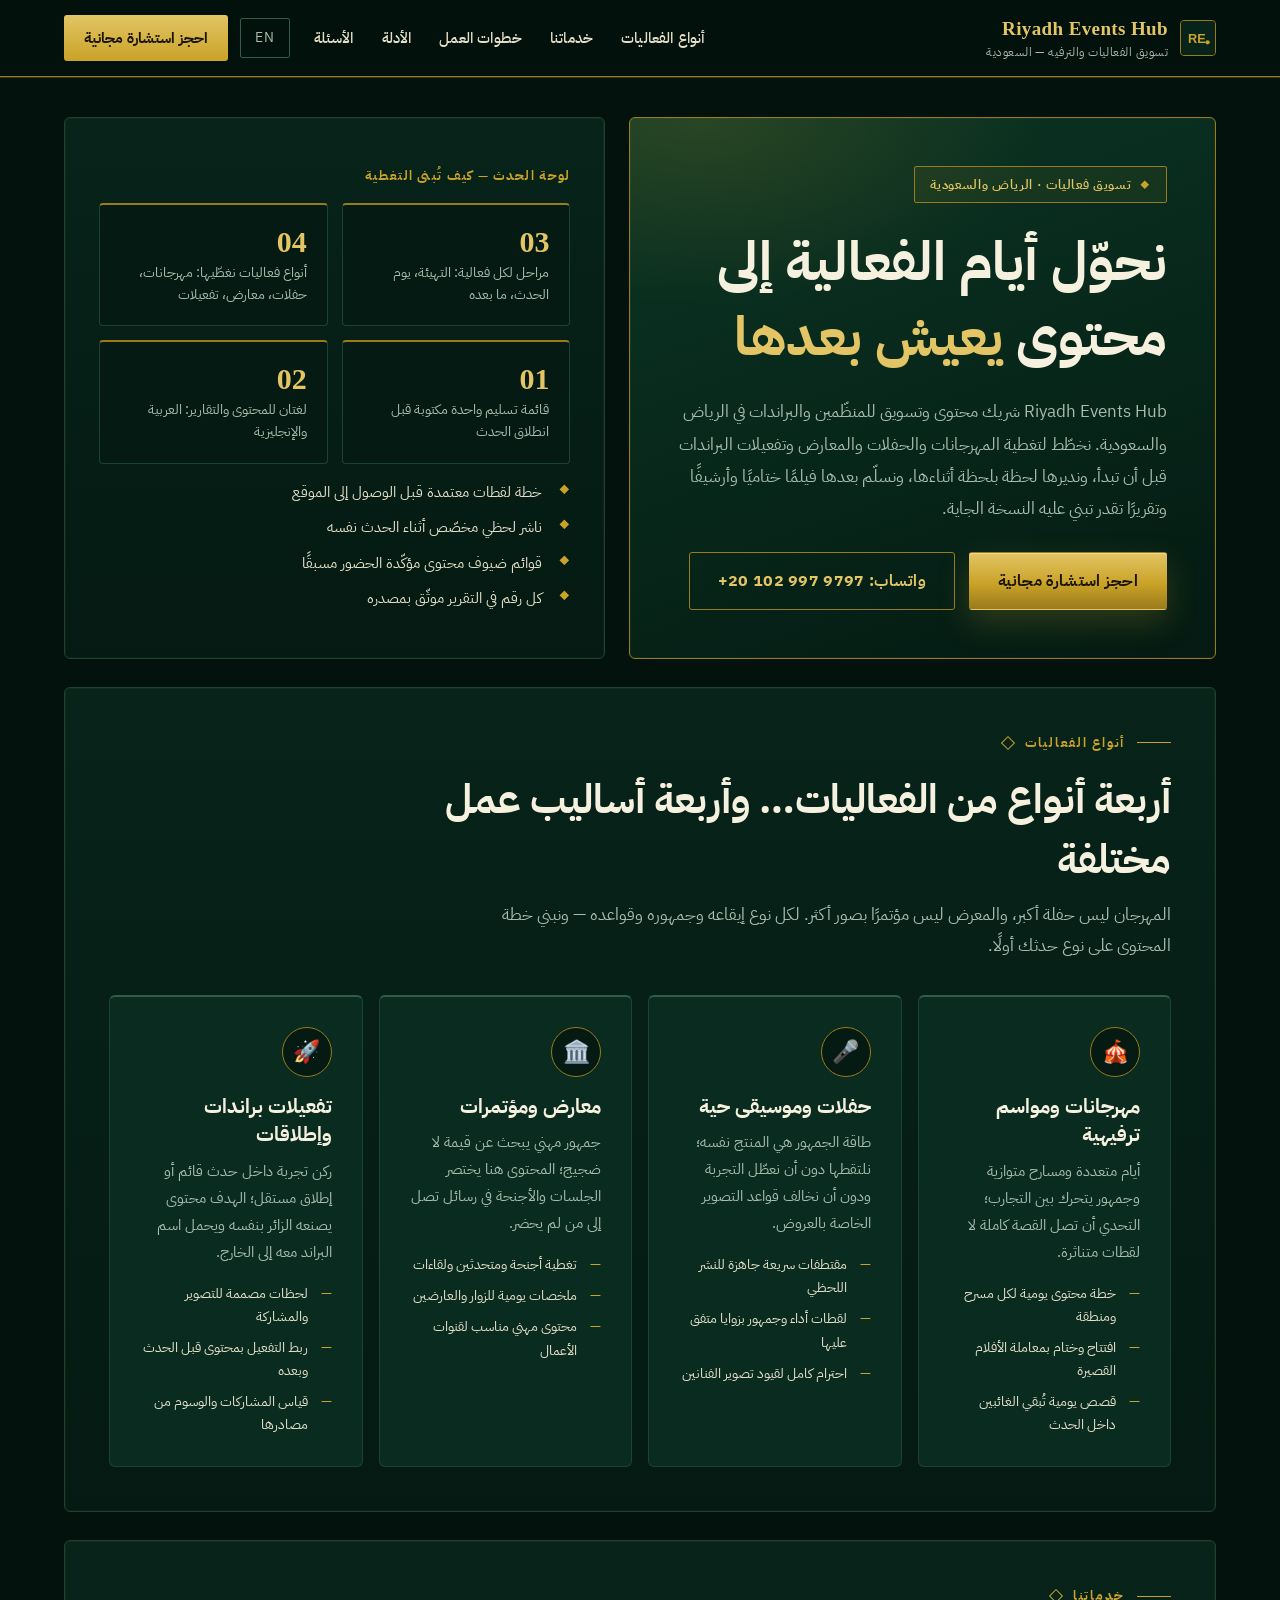
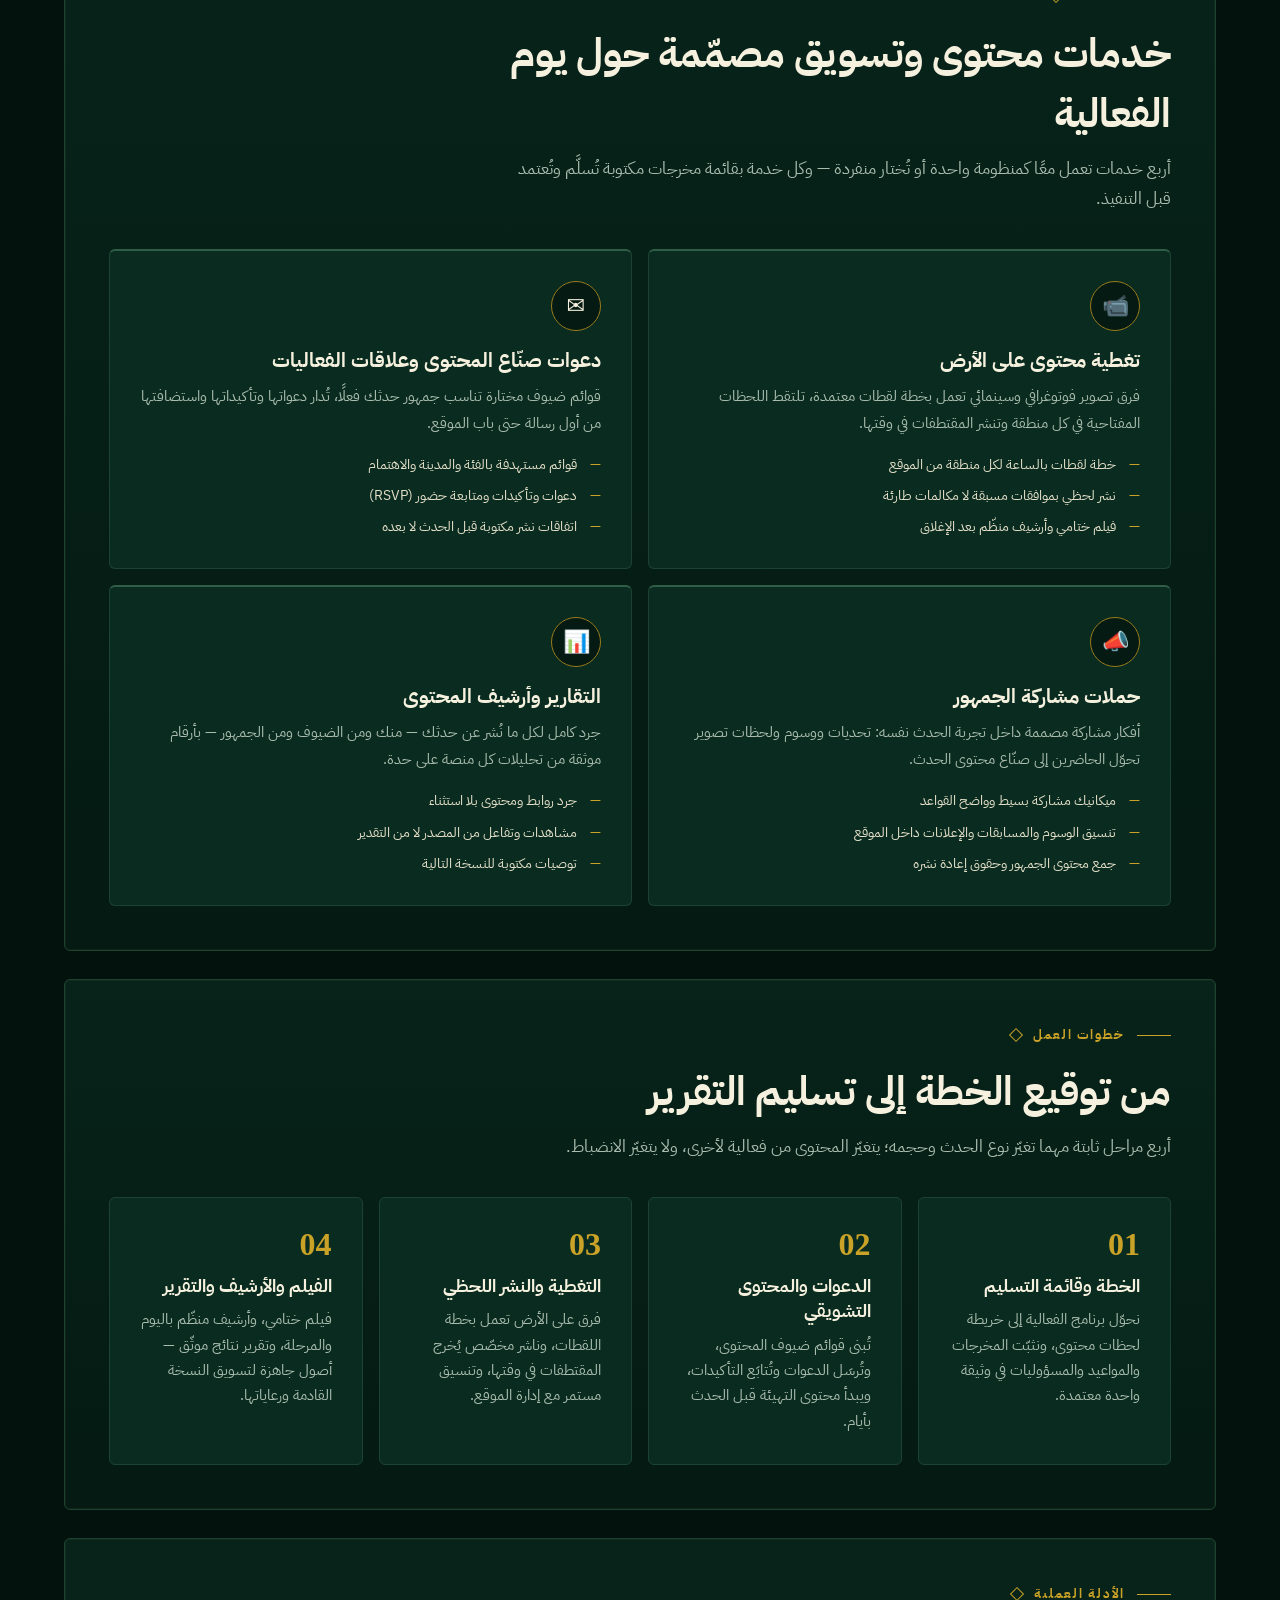
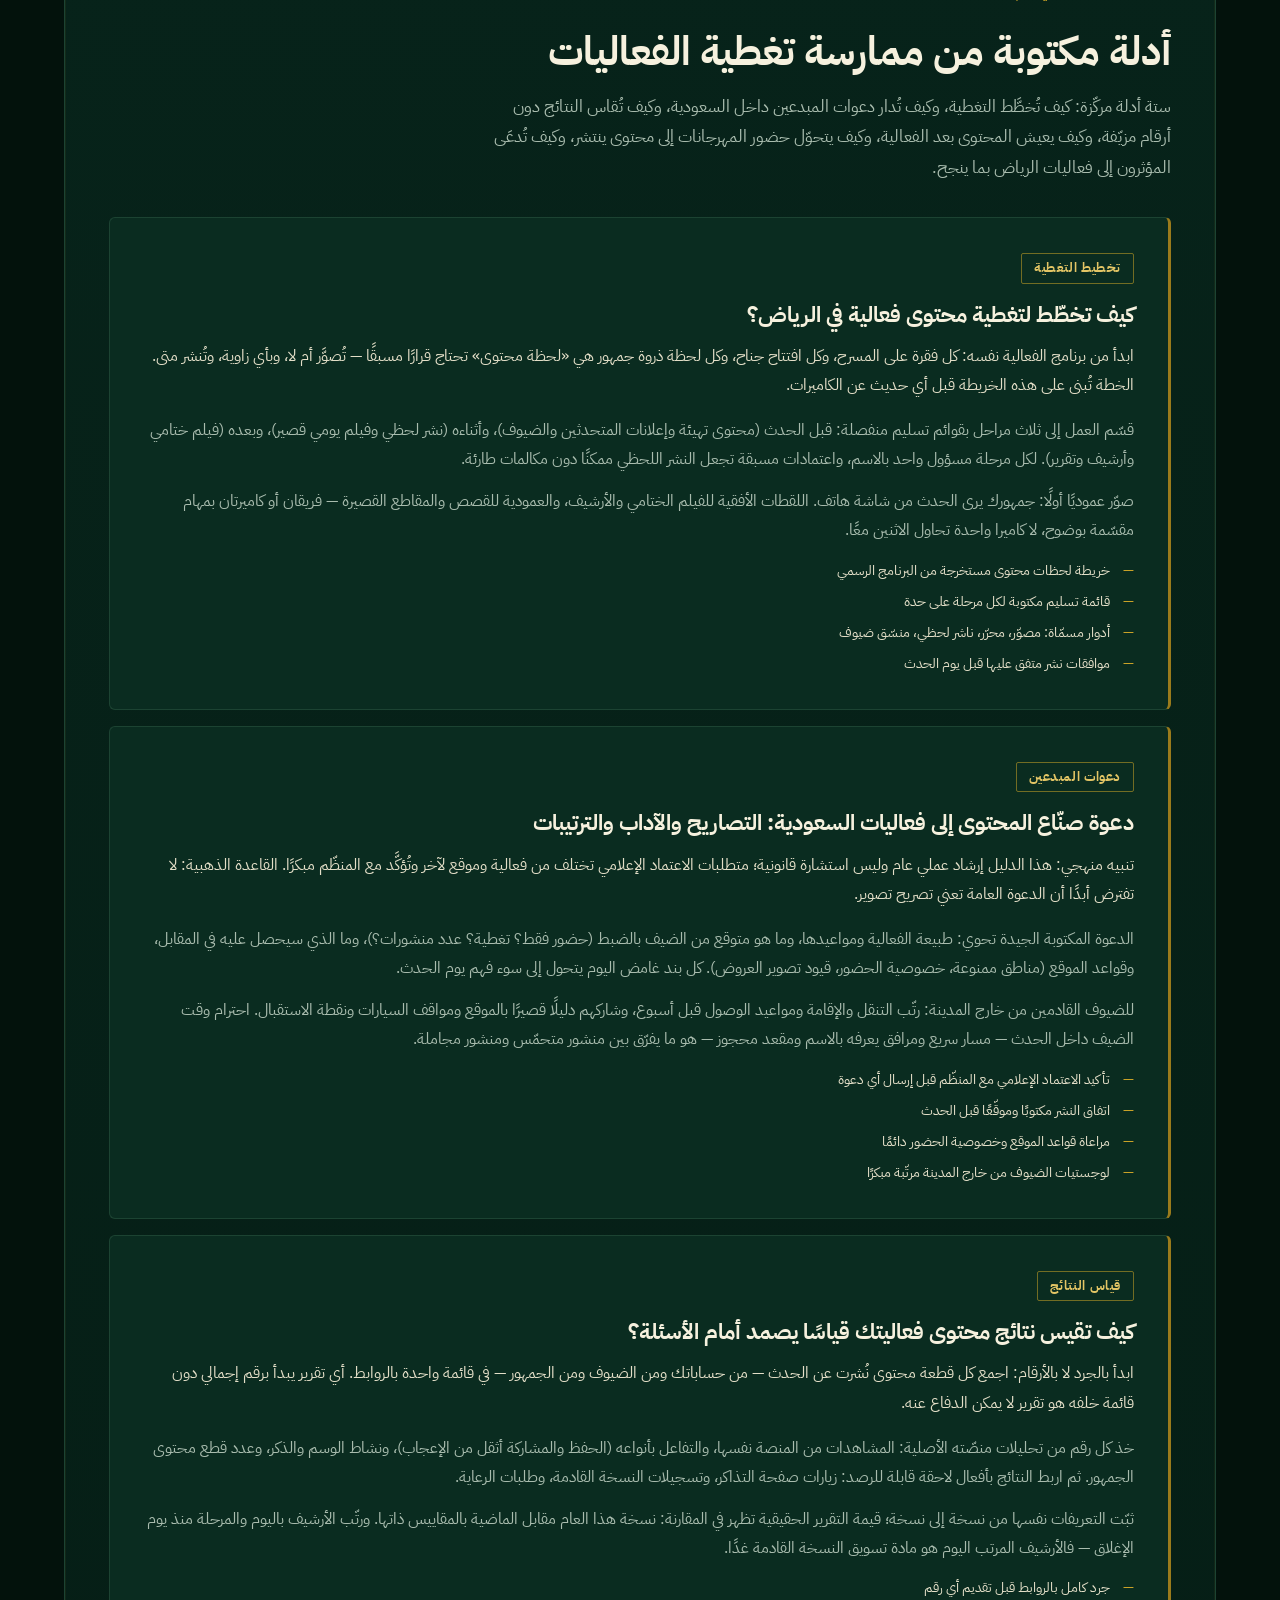
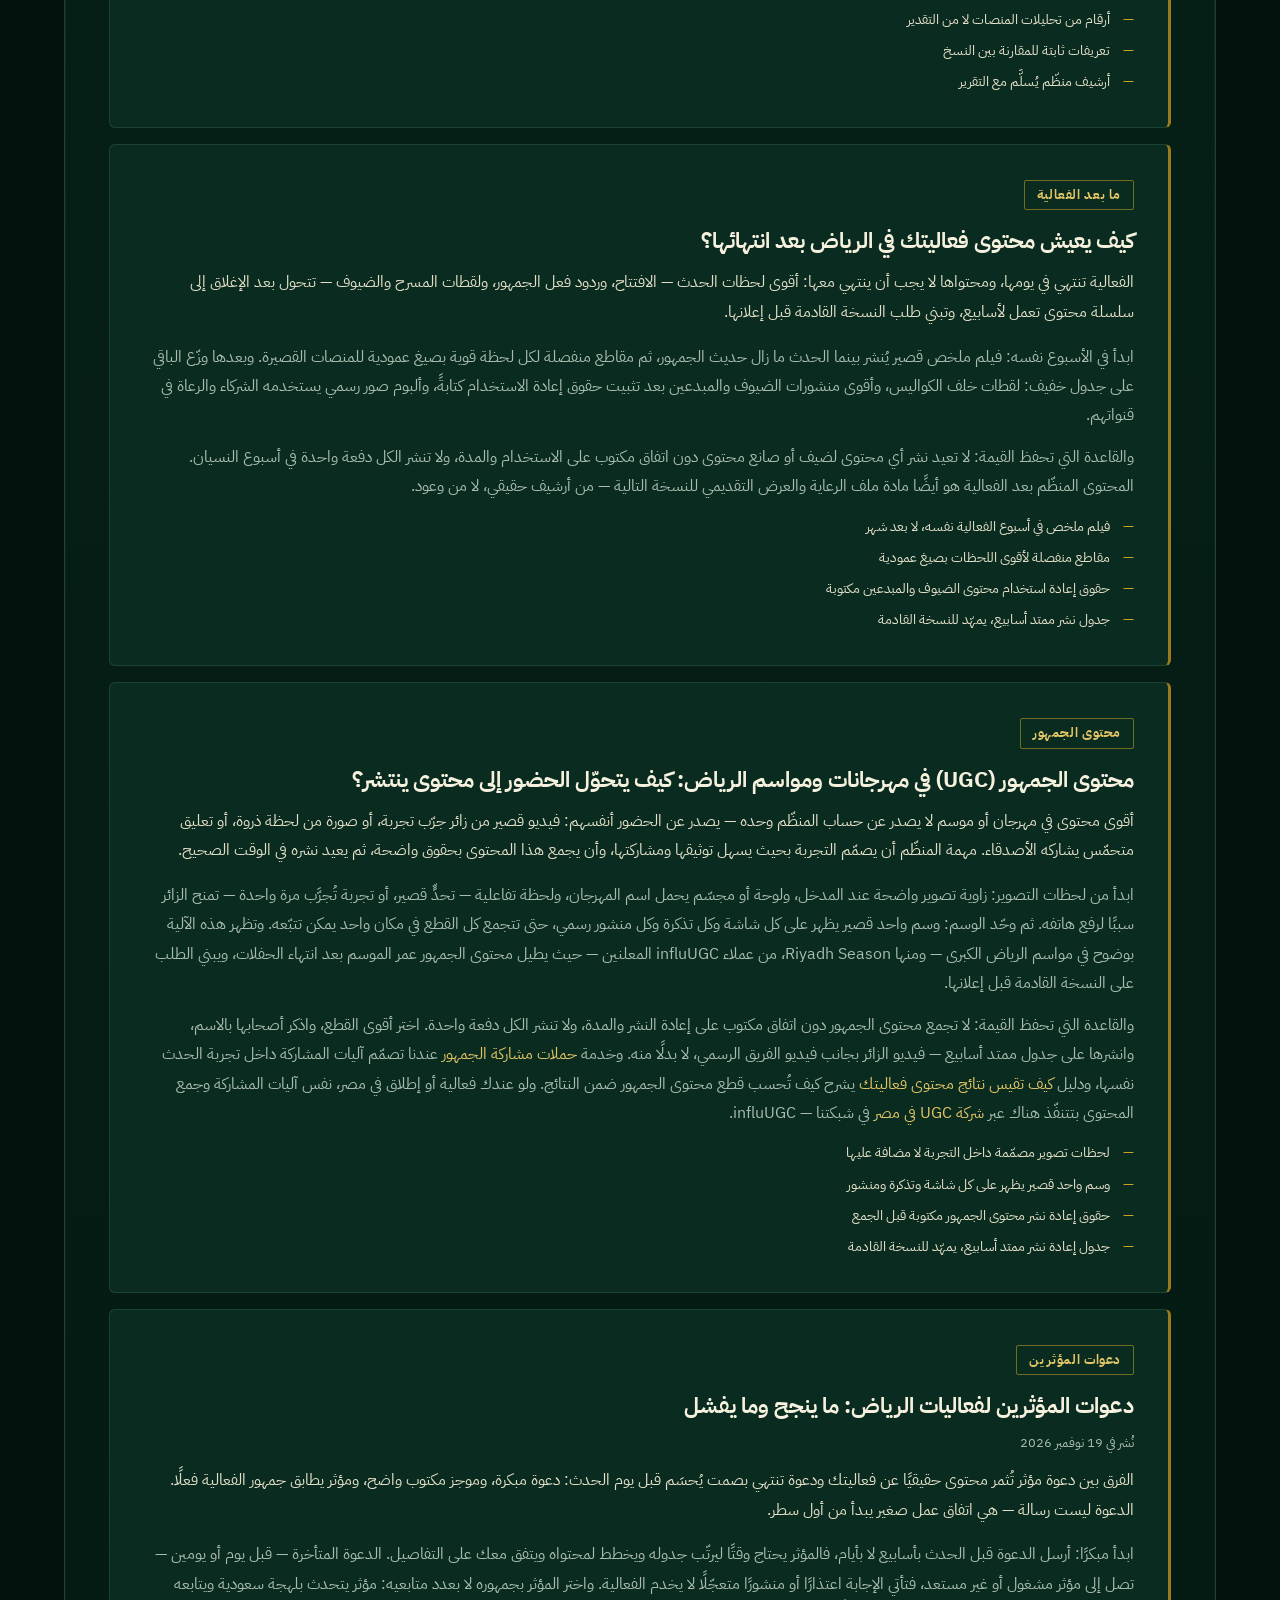
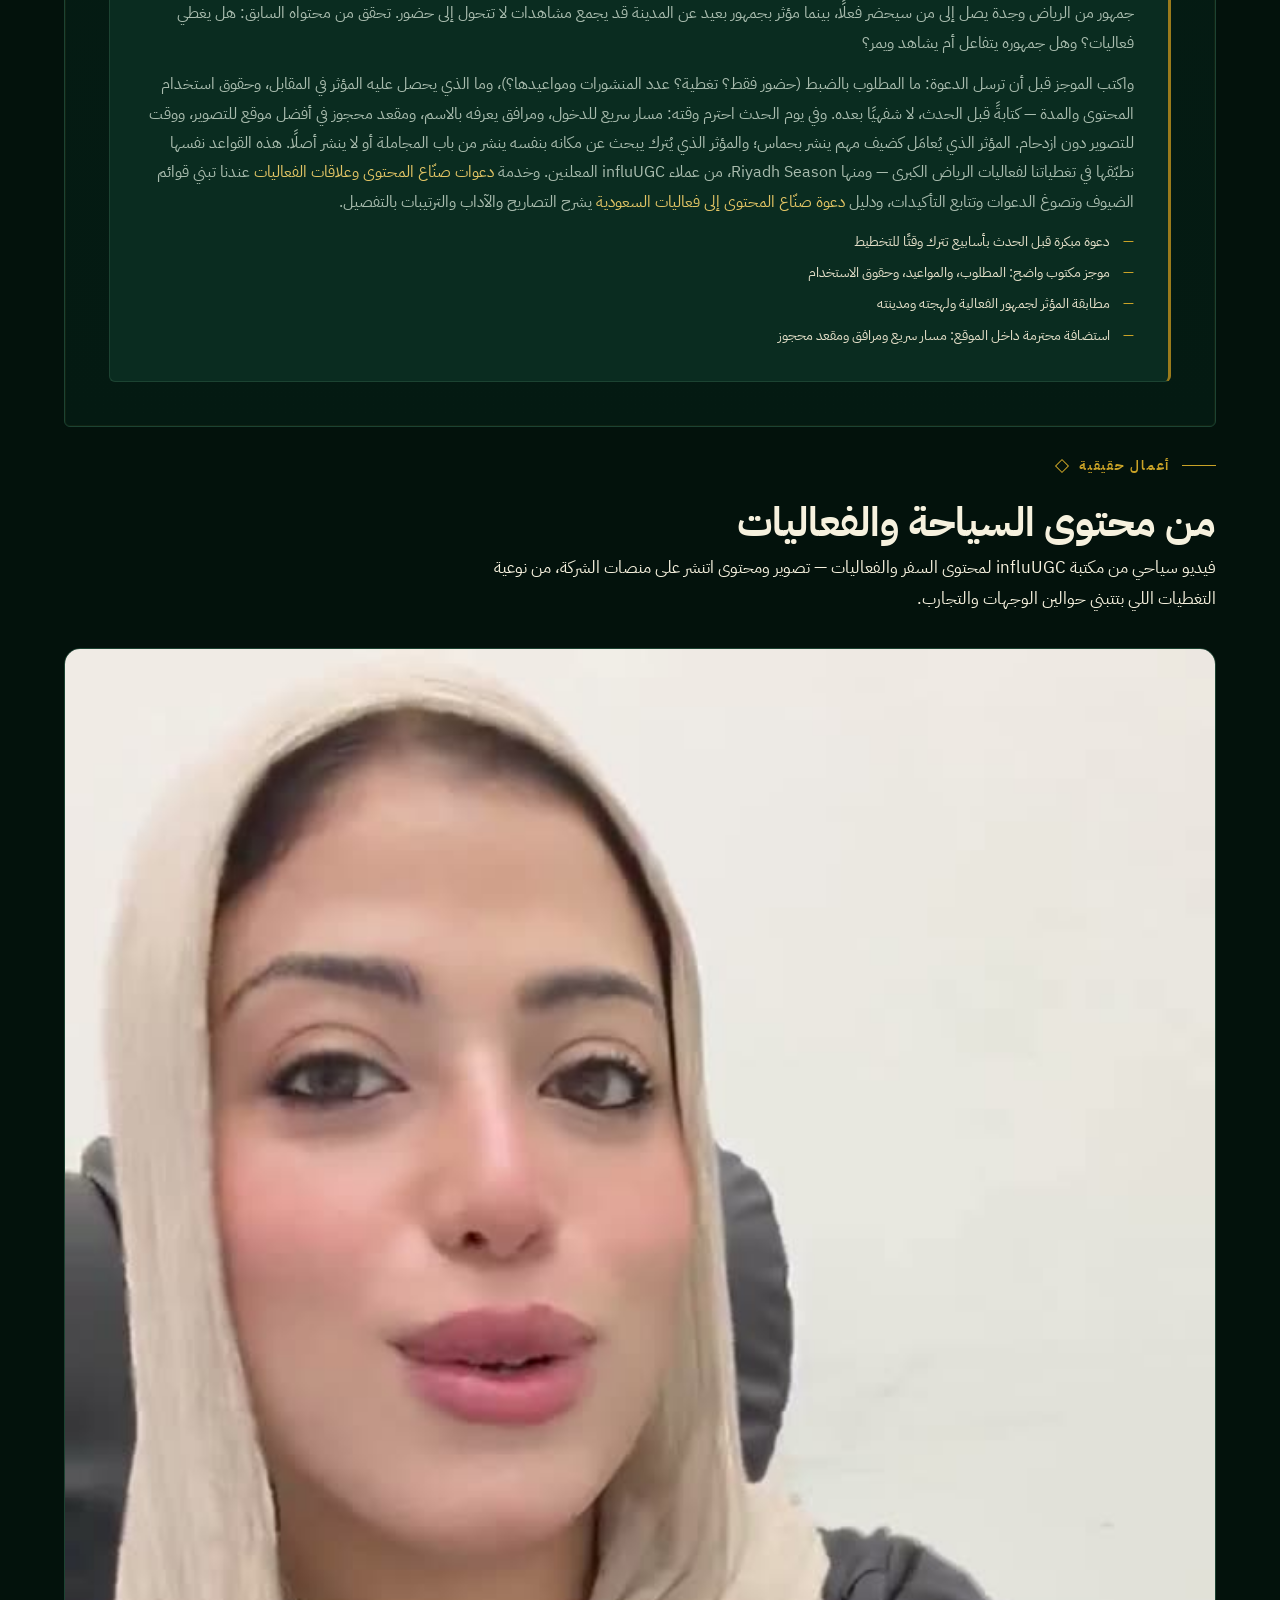
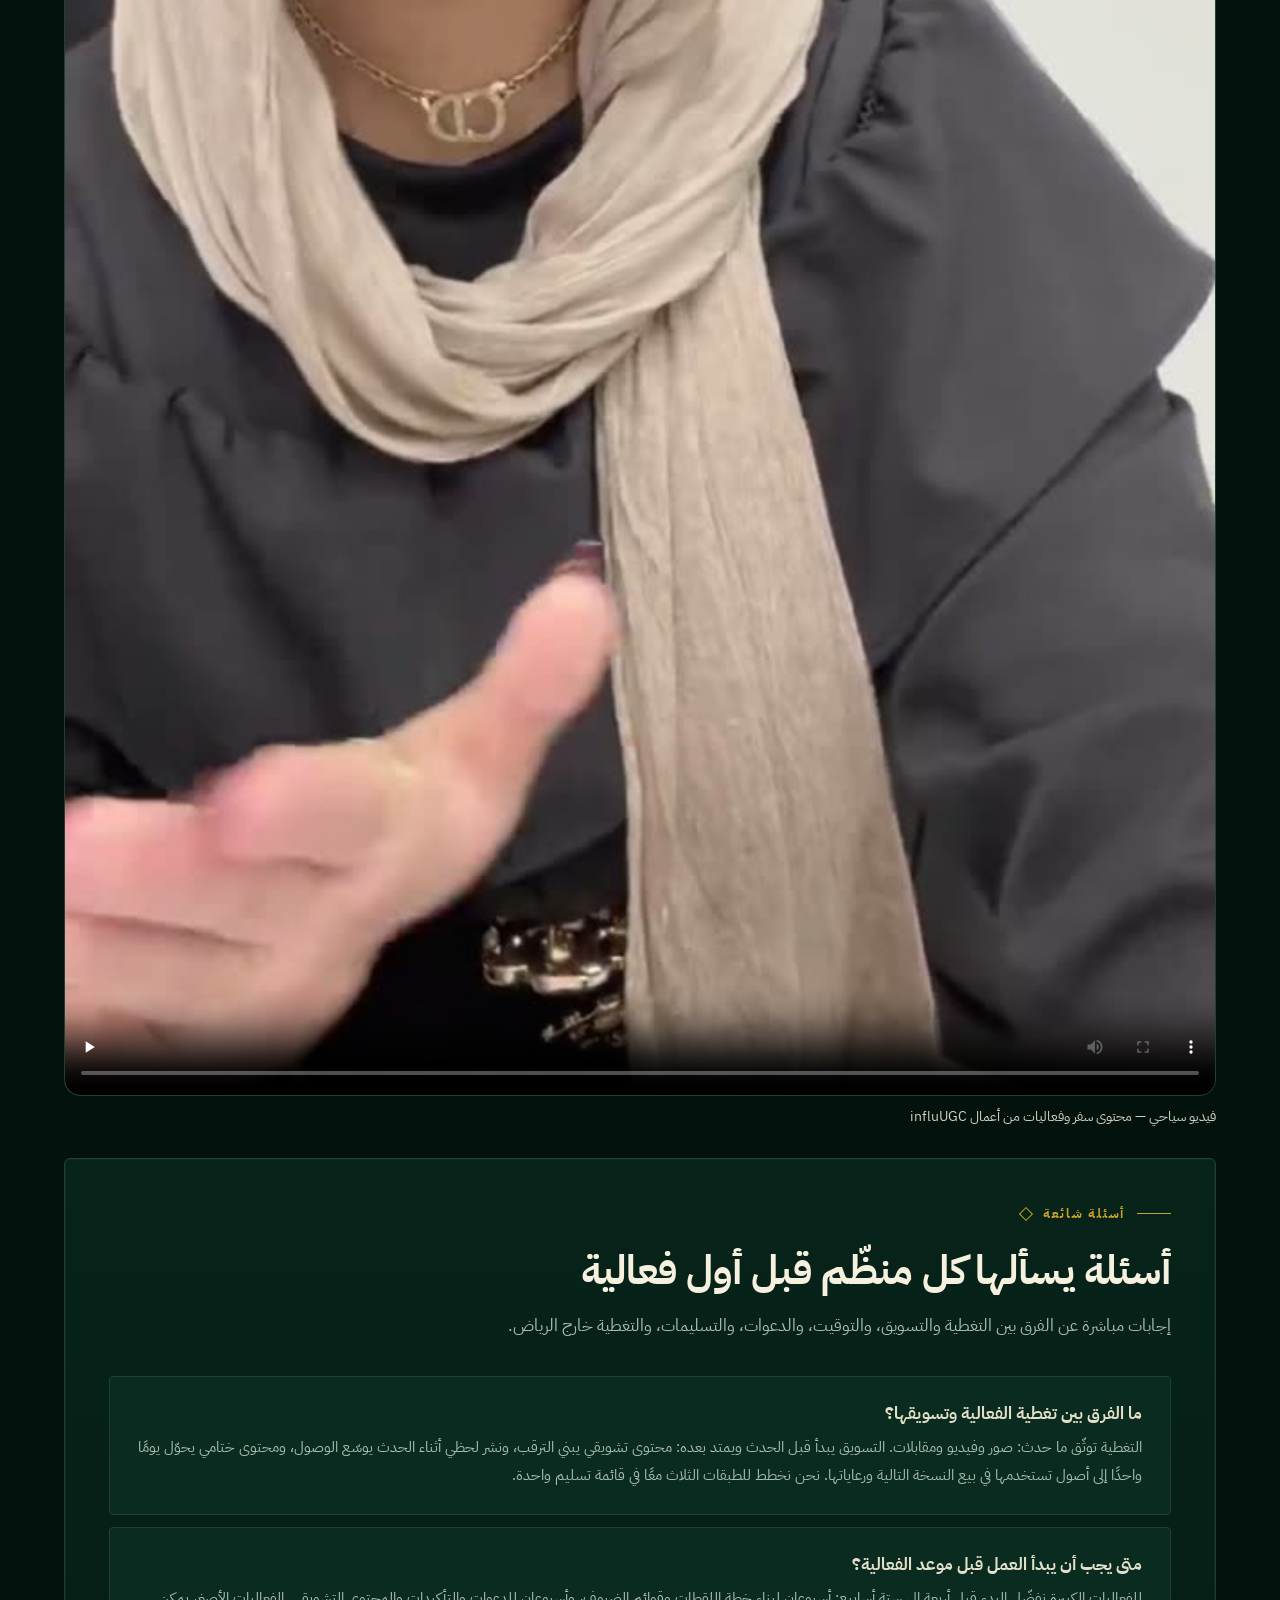
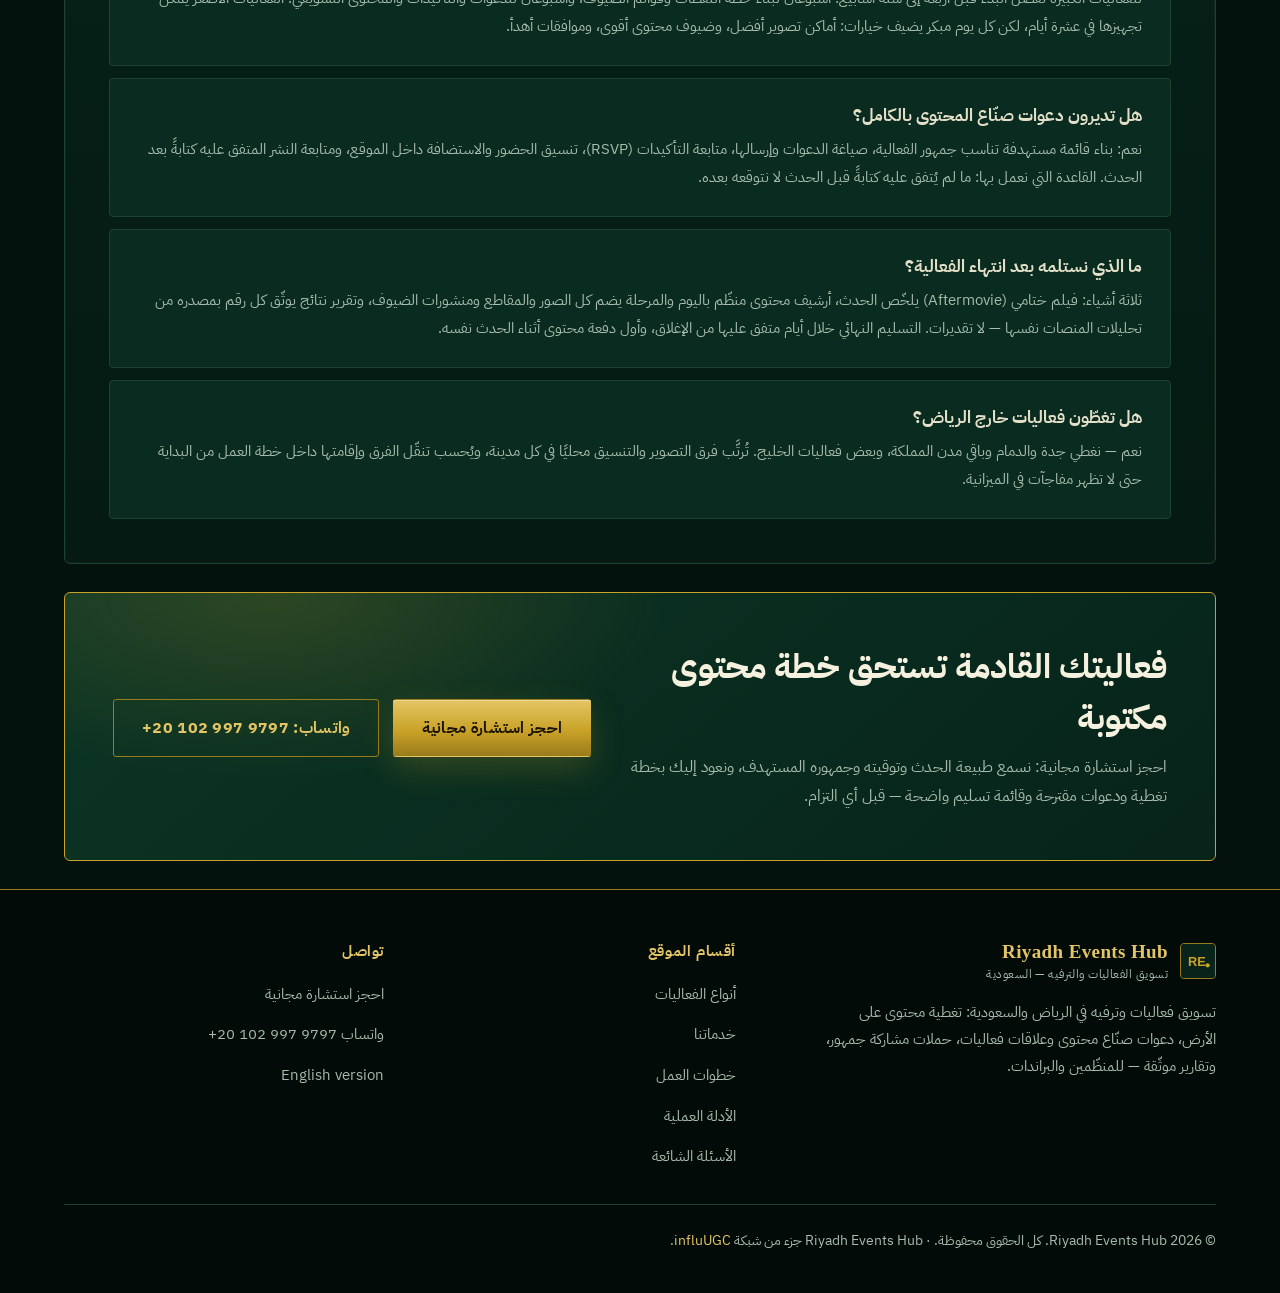
==== commit 7f2206df: "Add in-content network link to influUGC Egypt UGC agency page (شركة UGC في مصر)" ====
--- a/index.html
+++ b/index.html
@@ -334,7 +334,7 @@
           <h3>محتوى الجمهور (UGC) في مهرجانات ومواسم الرياض: كيف يتحوّل الحضور إلى محتوى ينتشر؟</h3>
           <p class="g-lead">أقوى محتوى في مهرجان أو موسم لا يصدر عن حساب المنظّم وحده — يصدر عن الحضور أنفسهم: فيديو قصير من زائر جرّب تجربة، أو صورة من لحظة ذروة، أو تعليق متحمّس يشاركه الأصدقاء. مهمة المنظّم أن يصمّم التجربة بحيث يسهل توثيقها ومشاركتها، وأن يجمع هذا المحتوى بحقوق واضحة، ثم يعيد نشره في الوقت الصحيح.</p>
           <p>ابدأ من لحظات التصوير: زاوية تصوير واضحة عند المدخل، ولوحة أو مجسّم يحمل اسم المهرجان، ولحظة تفاعلية — تحدٍّ قصير، أو تجربة تُجرَّب مرة واحدة — تمنح الزائر سببًا لرفع هاتفه. ثم وحّد الوسم: وسم واحد قصير يظهر على كل شاشة وكل تذكرة وكل منشور رسمي، حتى تتجمع كل القطع في مكان واحد يمكن تتبّعه. وتظهر هذه الآلية بوضوح في مواسم الرياض الكبرى — ومنها Riyadh Season، من عملاء influUGC المعلنين — حيث يطيل محتوى الجمهور عمر الموسم بعد انتهاء الحفلات، ويبني الطلب على النسخة القادمة قبل إعلانها.</p>
-          <p>والقاعدة التي تحفظ القيمة: لا تجمع محتوى الجمهور دون اتفاق مكتوب على إعادة النشر والمدة، ولا تنشر الكل دفعة واحدة. اختر أقوى القطع، واذكر أصحابها بالاسم، وانشرها على جدول ممتد أسابيع — فيديو الزائر بجانب فيديو الفريق الرسمي، لا بدلًا منه. وخدمة <a href="#services">حملات مشاركة الجمهور</a> عندنا تصمّم آليات المشاركة داخل تجربة الحدث نفسها، ودليل <a href="#guide-measure">كيف تقيس نتائج محتوى فعاليتك</a> يشرح كيف تُحسب قطع محتوى الجمهور ضمن النتائج.</p>
+          <p>والقاعدة التي تحفظ القيمة: لا تجمع محتوى الجمهور دون اتفاق مكتوب على إعادة النشر والمدة، ولا تنشر الكل دفعة واحدة. اختر أقوى القطع، واذكر أصحابها بالاسم، وانشرها على جدول ممتد أسابيع — فيديو الزائر بجانب فيديو الفريق الرسمي، لا بدلًا منه. وخدمة <a href="#services">حملات مشاركة الجمهور</a> عندنا تصمّم آليات المشاركة داخل تجربة الحدث نفسها، ودليل <a href="#guide-measure">كيف تقيس نتائج محتوى فعاليتك</a> يشرح كيف تُحسب قطع محتوى الجمهور ضمن النتائج. ولو عندك فعالية أو إطلاق في مصر، نفس آليات المشاركة وجمع المحتوى بتتنفّذ هناك عبر <a href="https://www.influugc.com/ar/ugc-agency-egypt">شركة UGC في مصر</a> في شبكتنا — influUGC.</p>
           <ul class="ticks">
             <li>لحظات تصوير مصمّمة داخل التجربة لا مضافة عليها</li>
             <li>وسم واحد قصير يظهر على كل شاشة وتذكرة ومنشور</li>
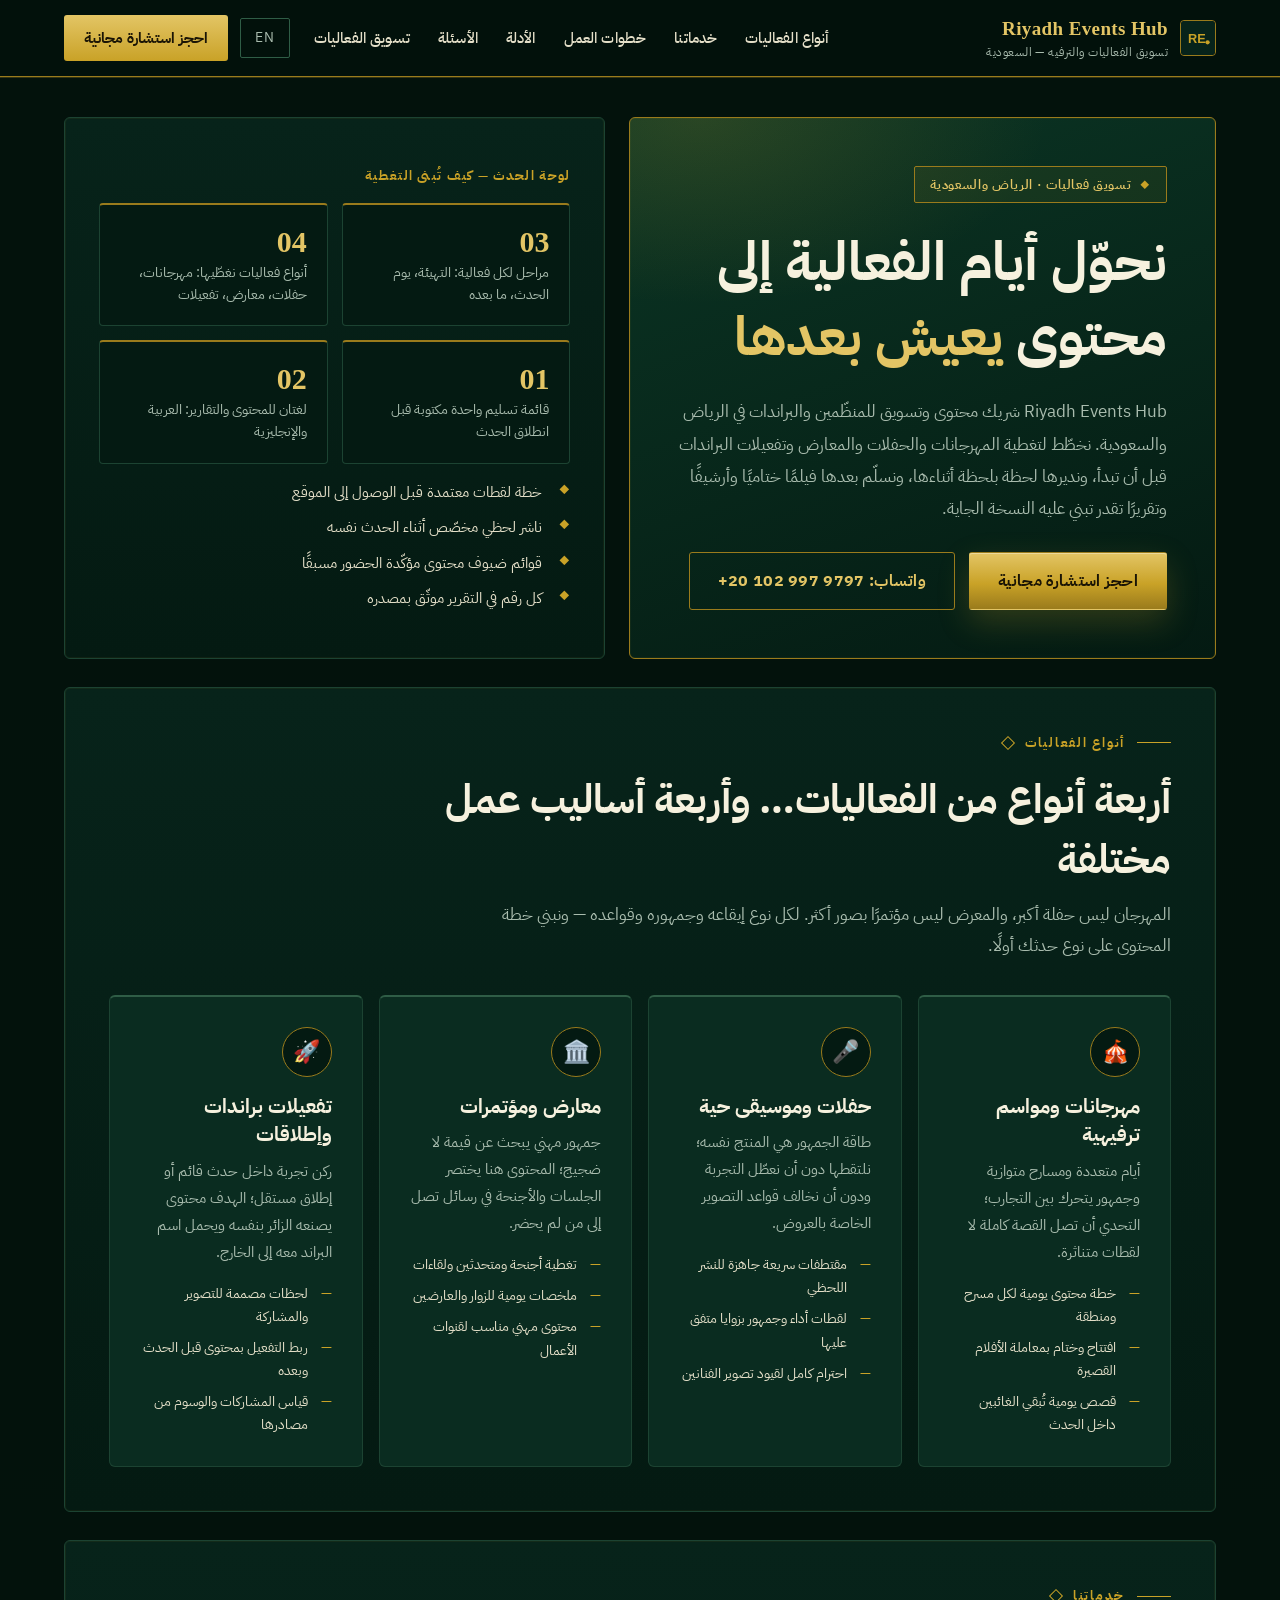
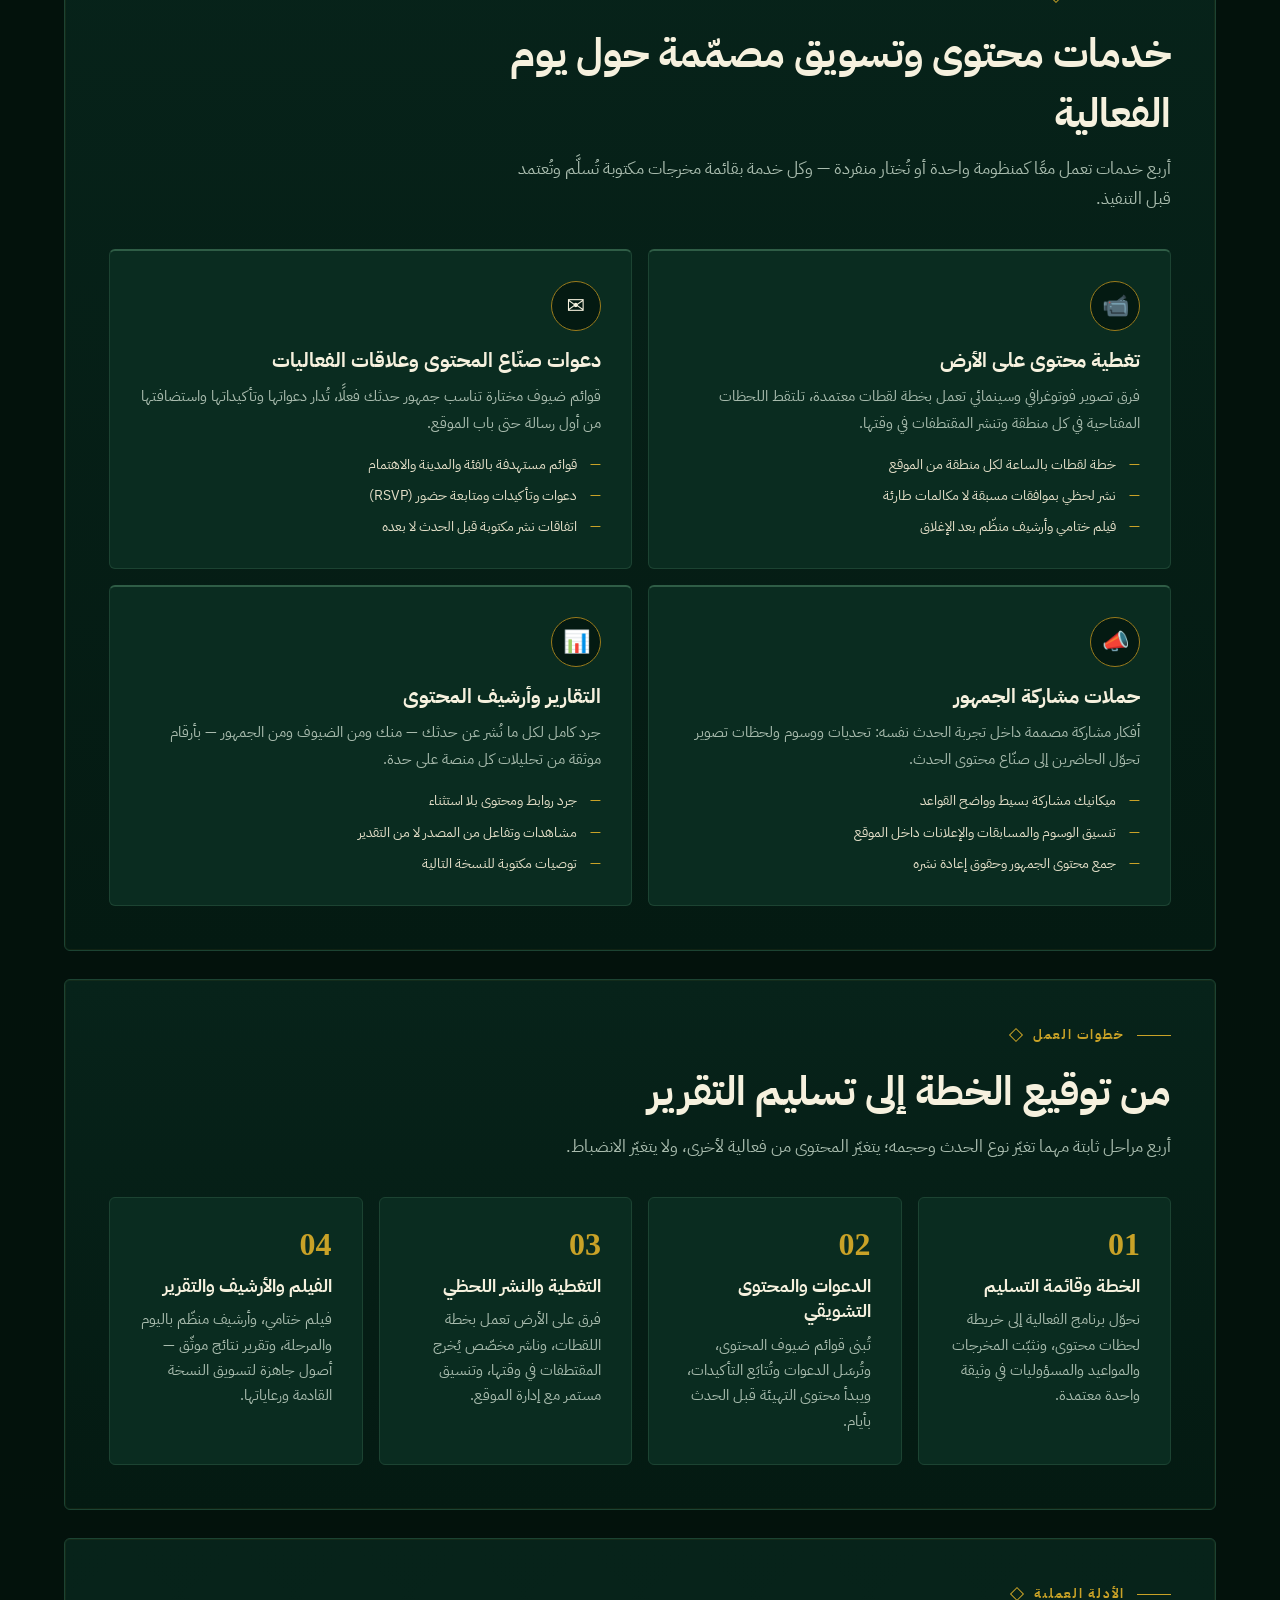
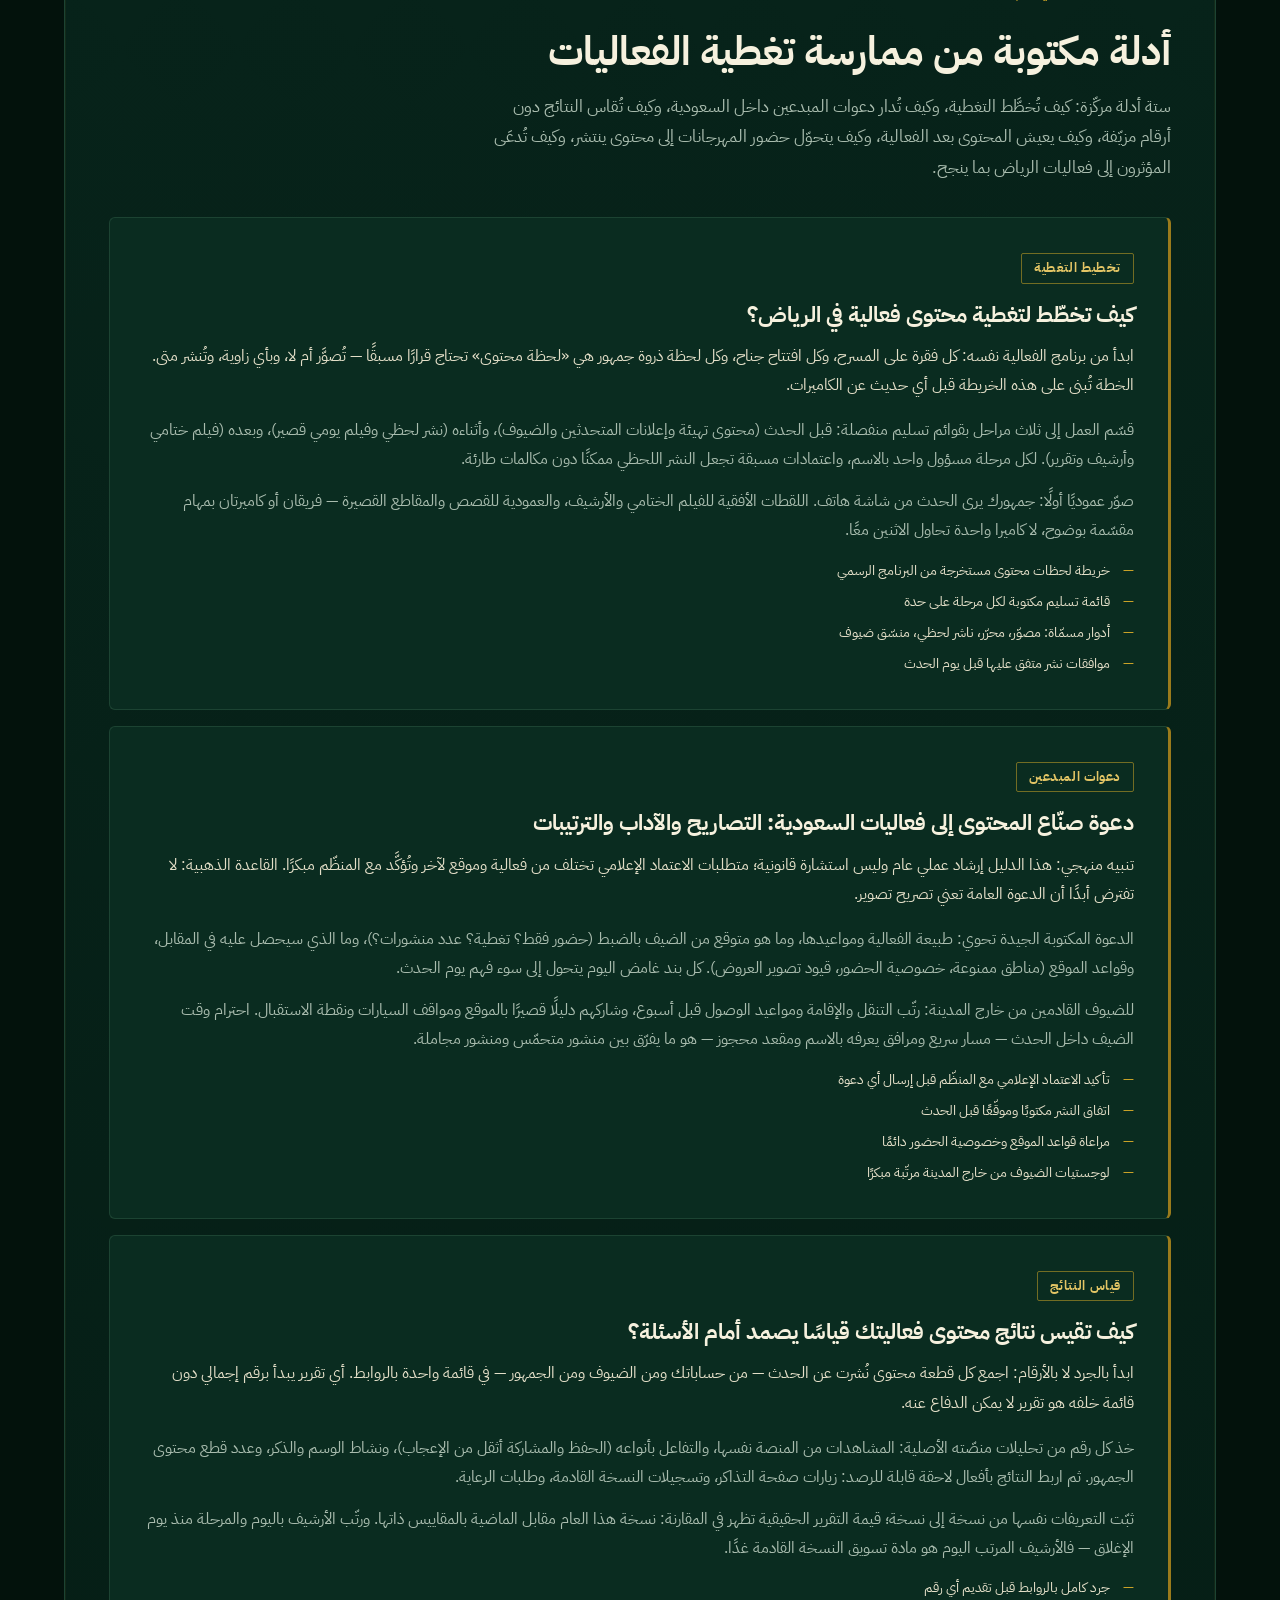
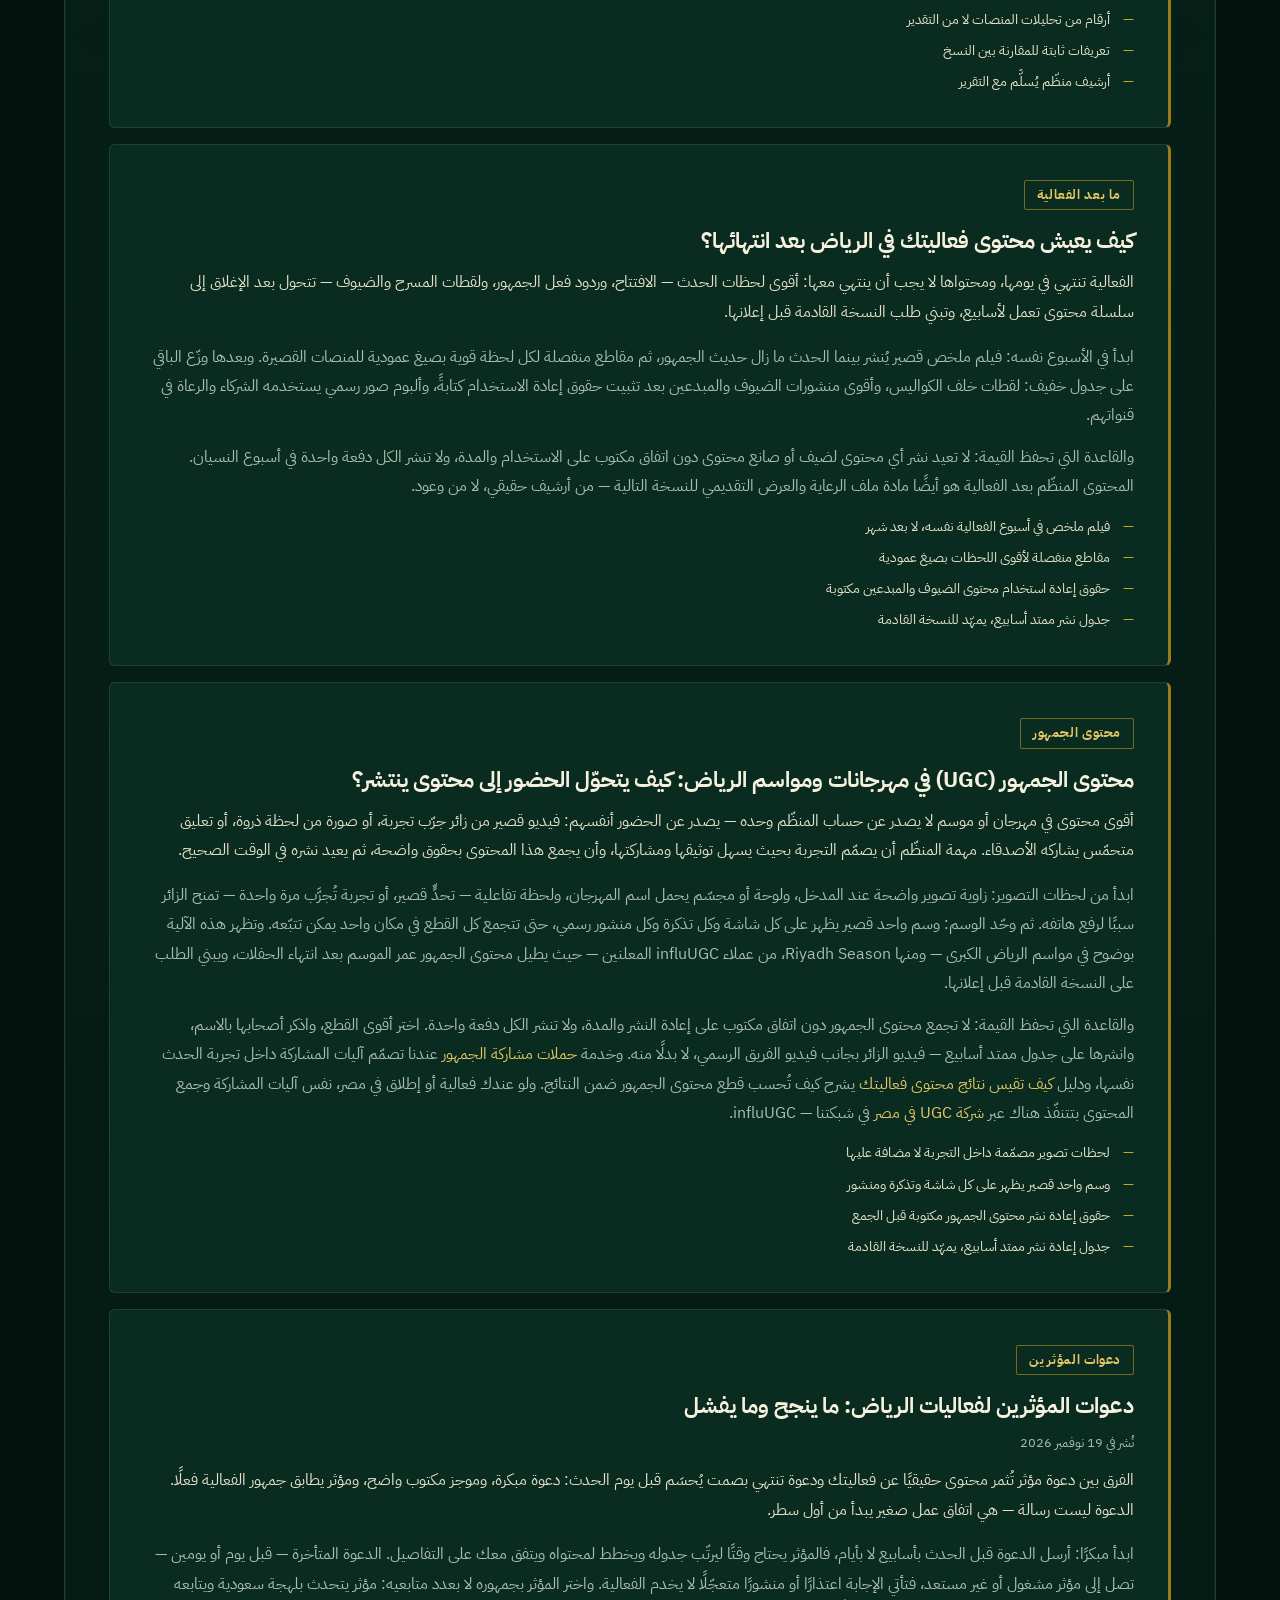
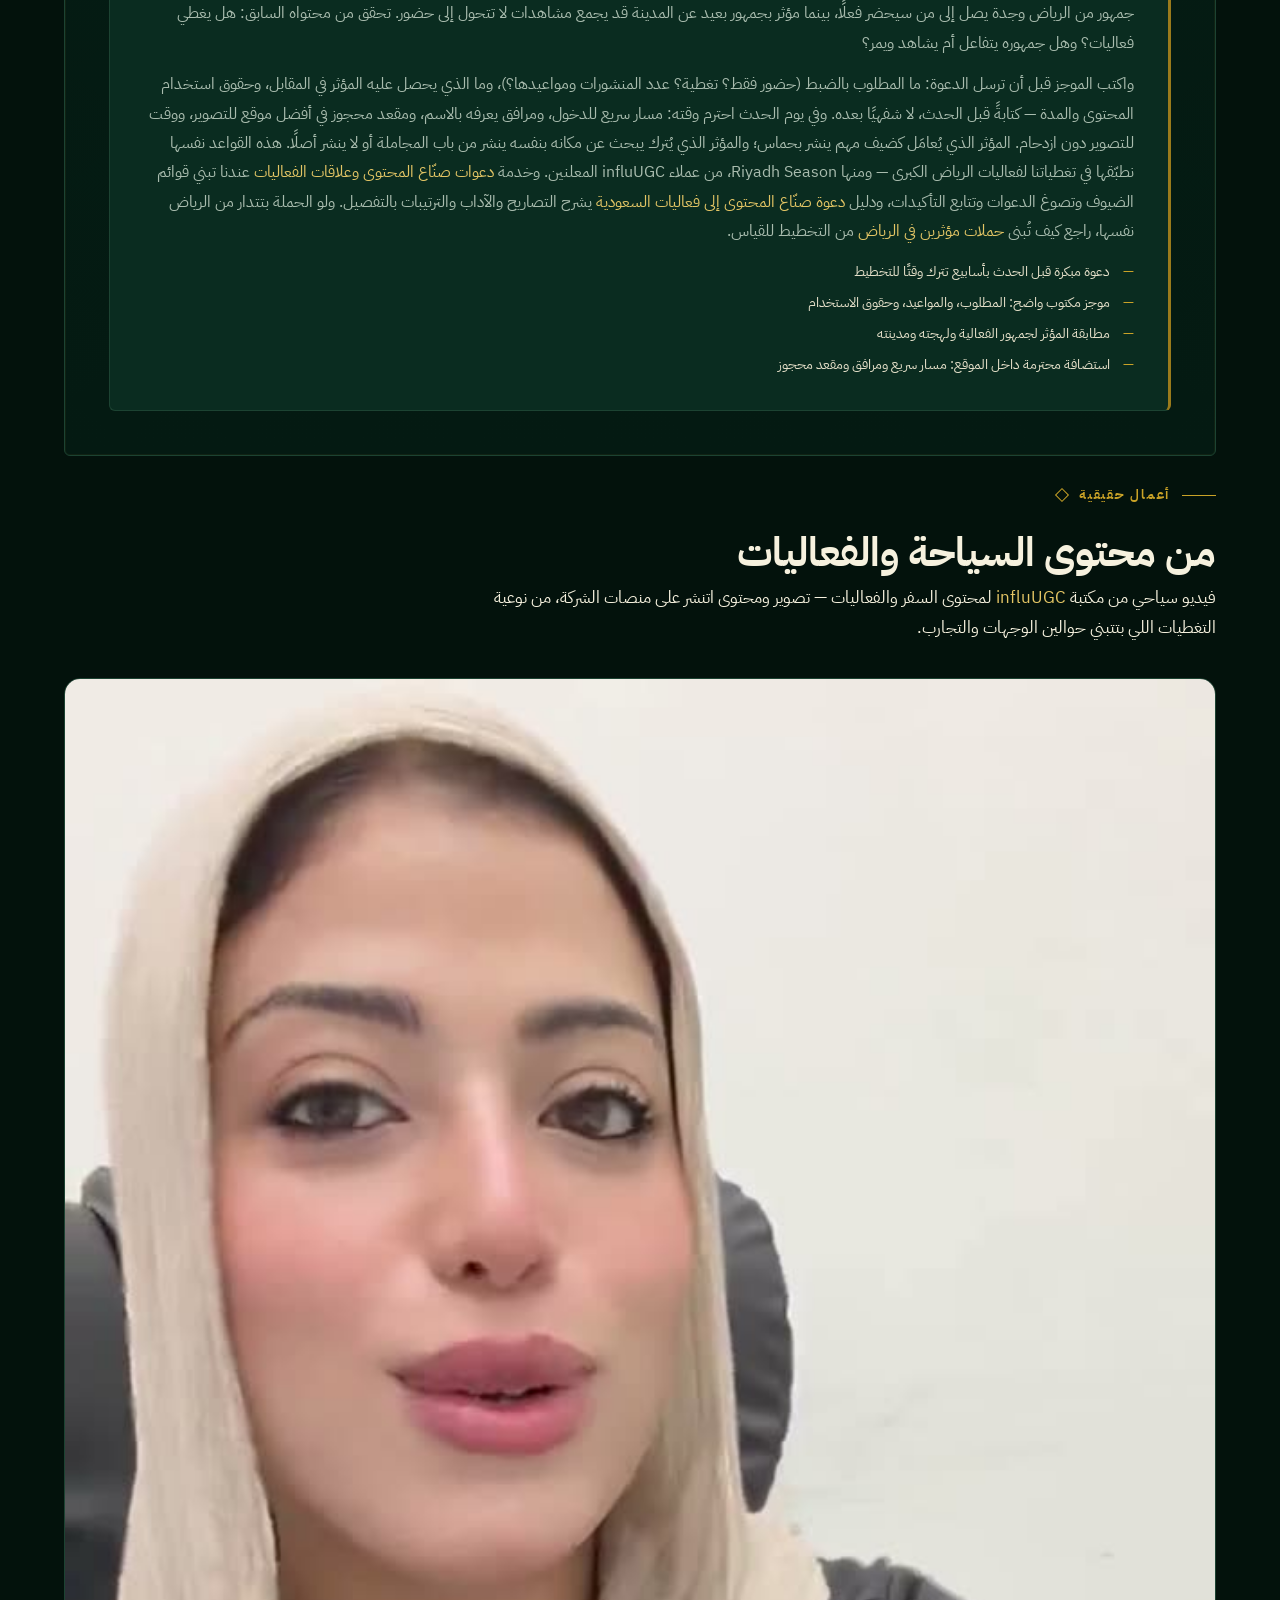
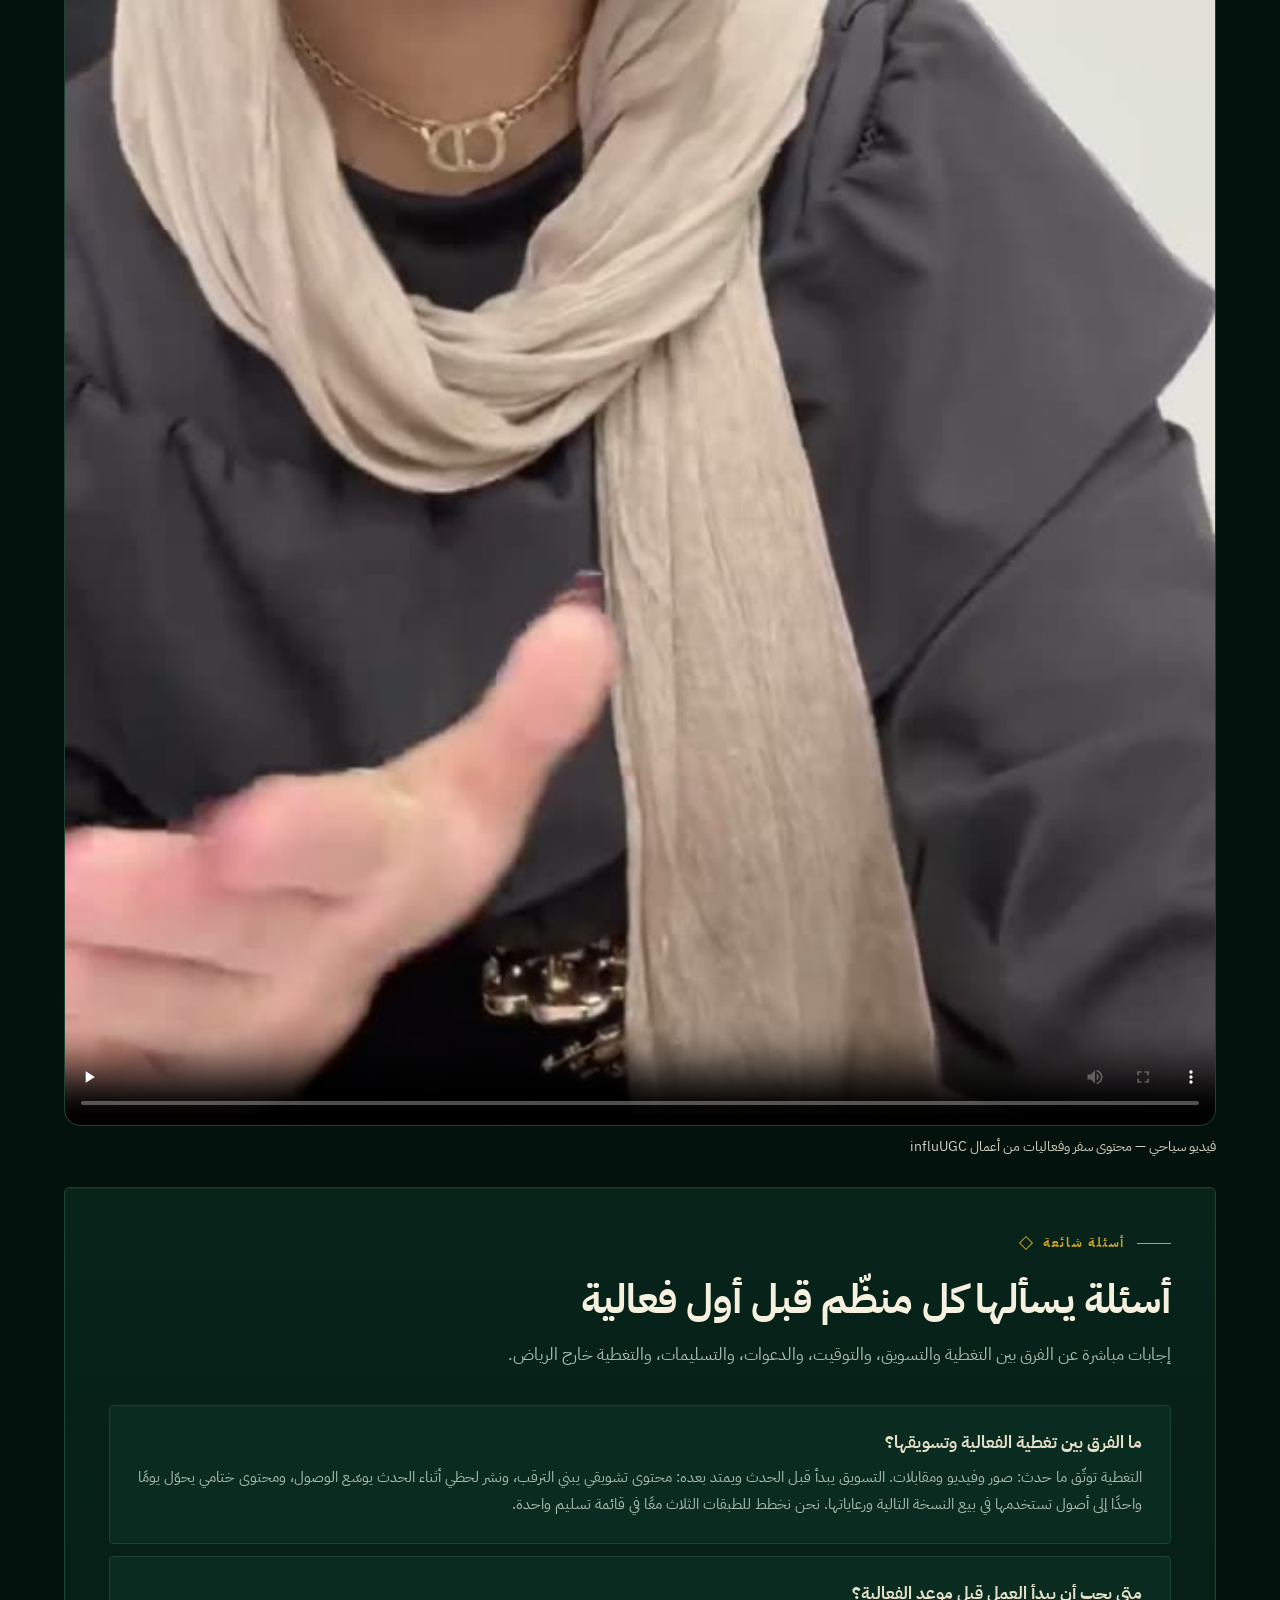
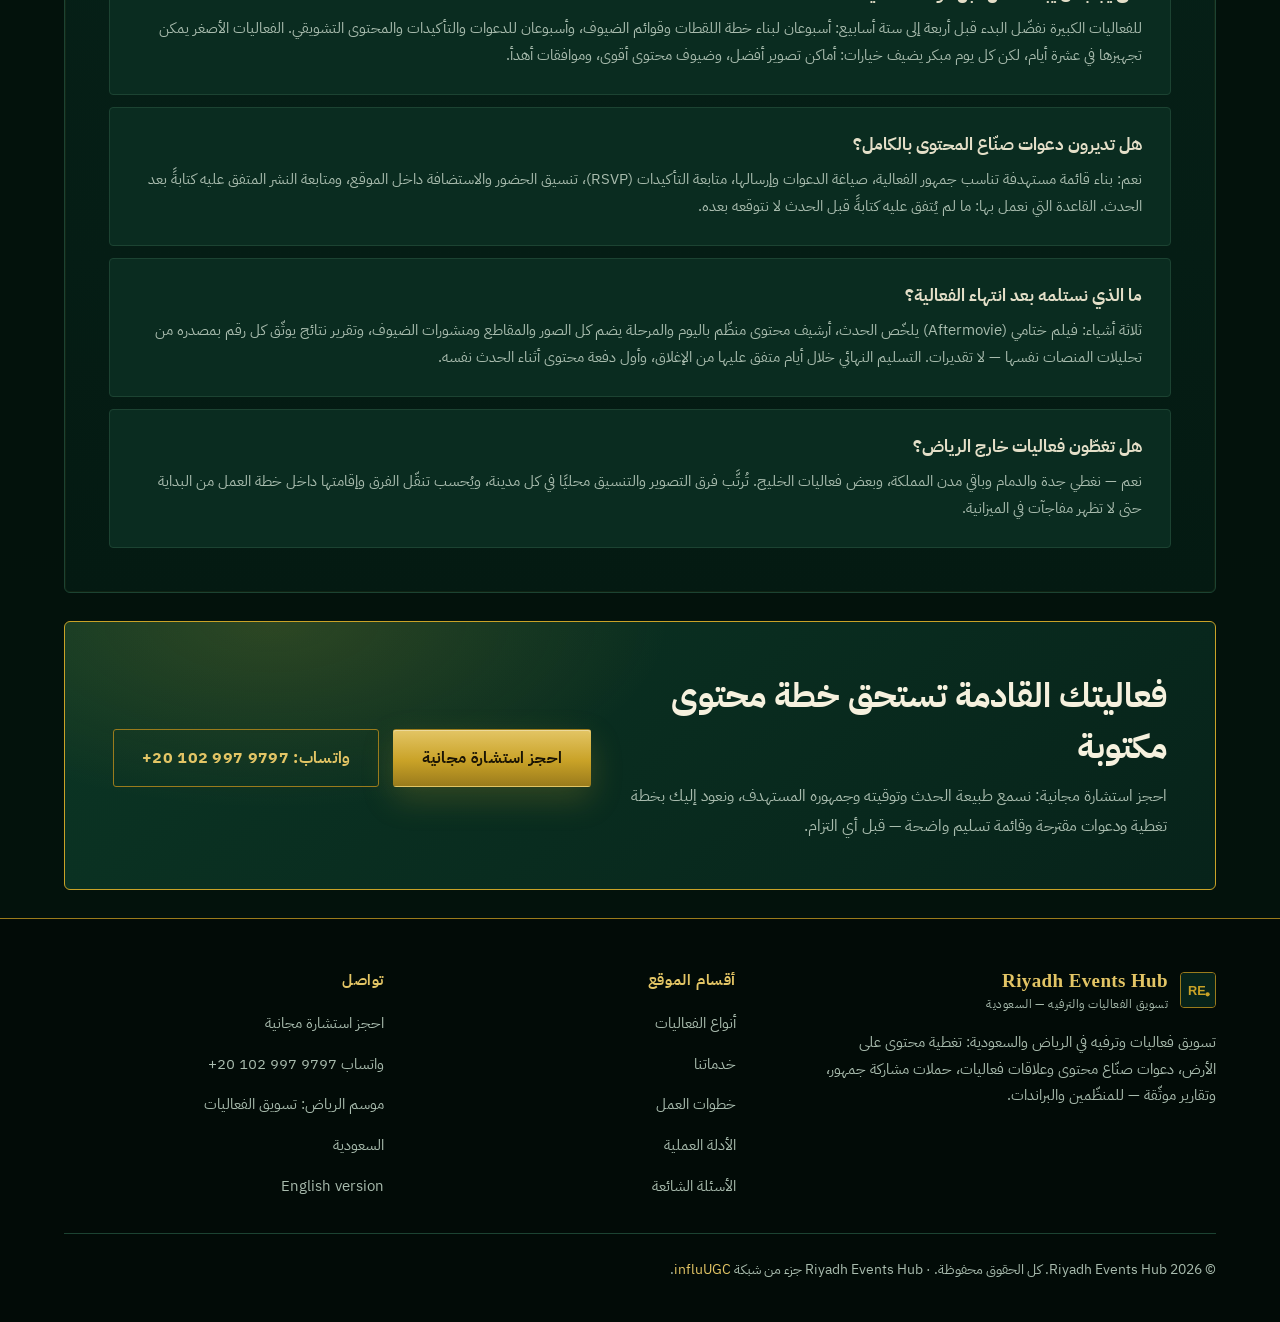
==== commit f9c17eaa: "Network links: nav event-marketing item, footer Riyadh-Season/Saudi links, contextual Riyadh-campaig" ====
--- a/index.html
+++ b/index.html
@@ -85,6 +85,7 @@
       <a href="#process">خطوات العمل</a>
       <a href="#guides">الأدلة</a>
       <a href="#faq">الأسئلة</a>
+      <a href="https://www.influugc.com/ar/riyadh">تسويق الفعاليات</a>
     </nav>
     <div class="head-actions">
       <a class="lang-link" href="/en.html">EN</a>
@@ -348,7 +349,7 @@
           <p class="g-date">نُشر في 19 نوفمبر 2026</p>
           <p class="g-lead">الفرق بين دعوة مؤثر تُثمر محتوى حقيقيًا عن فعاليتك ودعوة تنتهي بصمت يُحسَم قبل يوم الحدث: دعوة مبكرة، وموجز مكتوب واضح، ومؤثر يطابق جمهور الفعالية فعلًا. الدعوة ليست رسالة — هي اتفاق عمل صغير يبدأ من أول سطر.</p>
           <p>ابدأ مبكرًا: أرسل الدعوة قبل الحدث بأسابيع لا بأيام، فالمؤثر يحتاج وقتًا ليرتّب جدوله ويخطط لمحتواه ويتفق معك على التفاصيل. الدعوة المتأخرة — قبل يوم أو يومين — تصل إلى مؤثر مشغول أو غير مستعد، فتأتي الإجابة اعتذارًا أو منشورًا متعجّلًا لا يخدم الفعالية. واختر المؤثر بجمهوره لا بعدد متابعيه: مؤثر يتحدث بلهجة سعودية ويتابعه جمهور من الرياض وجدة يصل إلى من سيحضر فعلًا، بينما مؤثر بجمهور بعيد عن المدينة قد يجمع مشاهدات لا تتحول إلى حضور. تحقق من محتواه السابق: هل يغطي فعاليات؟ وهل جمهوره يتفاعل أم يشاهد ويمر؟</p>
-          <p>واكتب الموجز قبل أن ترسل الدعوة: ما المطلوب بالضبط (حضور فقط؟ تغطية؟ عدد المنشورات ومواعيدها؟)، وما الذي يحصل عليه المؤثر في المقابل، وحقوق استخدام المحتوى والمدة — كتابةً قبل الحدث، لا شفهيًا بعده. وفي يوم الحدث احترم وقته: مسار سريع للدخول، ومرافق يعرفه بالاسم، ومقعد محجوز في أفضل موقع للتصوير، ووقت للتصوير دون ازدحام. المؤثر الذي يُعامَل كضيف مهم ينشر بحماس؛ والمؤثر الذي يُترك يبحث عن مكانه بنفسه ينشر من باب المجاملة أو لا ينشر أصلًا. هذه القواعد نفسها نطبّقها في تغطياتنا لفعاليات الرياض الكبرى — ومنها Riyadh Season، من عملاء influUGC المعلنين. وخدمة <a href="#services">دعوات صنّاع المحتوى وعلاقات الفعاليات</a> عندنا تبني قوائم الضيوف وتصوغ الدعوات وتتابع التأكيدات، ودليل <a href="#guide-invite">دعوة صنّاع المحتوى إلى فعاليات السعودية</a> يشرح التصاريح والآداب والترتيبات بالتفصيل.</p>
+          <p>واكتب الموجز قبل أن ترسل الدعوة: ما المطلوب بالضبط (حضور فقط؟ تغطية؟ عدد المنشورات ومواعيدها؟)، وما الذي يحصل عليه المؤثر في المقابل، وحقوق استخدام المحتوى والمدة — كتابةً قبل الحدث، لا شفهيًا بعده. وفي يوم الحدث احترم وقته: مسار سريع للدخول، ومرافق يعرفه بالاسم، ومقعد محجوز في أفضل موقع للتصوير، ووقت للتصوير دون ازدحام. المؤثر الذي يُعامَل كضيف مهم ينشر بحماس؛ والمؤثر الذي يُترك يبحث عن مكانه بنفسه ينشر من باب المجاملة أو لا ينشر أصلًا. هذه القواعد نفسها نطبّقها في تغطياتنا لفعاليات الرياض الكبرى — ومنها Riyadh Season، من عملاء influUGC المعلنين. وخدمة <a href="#services">دعوات صنّاع المحتوى وعلاقات الفعاليات</a> عندنا تبني قوائم الضيوف وتصوغ الدعوات وتتابع التأكيدات، ودليل <a href="#guide-invite">دعوة صنّاع المحتوى إلى فعاليات السعودية</a> يشرح التصاريح والآداب والترتيبات بالتفصيل. ولو الحملة بتتدار من الرياض نفسها، راجع كيف تُبنى <a href="https://www.influugc.com/ar/blog/influencer-campaign-company-riyadh">حملات مؤثرين في الرياض</a> من التخطيط للقياس.</p>
           <ul class="ticks">
             <li>دعوة مبكرة قبل الحدث بأسابيع تترك وقتًا للتخطيط</li>
             <li>موجز مكتوب واضح: المطلوب، والمواعيد، وحقوق الاستخدام</li>
@@ -366,7 +367,7 @@
       <div class="sec-head">
         <p class="eyebrow">أعمال حقيقية</p>
         <h2>من محتوى السياحة والفعاليات</h2>
-        <p class="lead">فيديو سياحي من مكتبة influUGC لمحتوى السفر والفعاليات — تصوير ومحتوى اتنشر على منصات الشركة، من نوعية التغطيات اللي بتتبني حوالين الوجهات والتجارب.</p>
+        <p class="lead">فيديو سياحي من مكتبة <a href="https://www.influugc.com/ar/about">influUGC</a> لمحتوى السفر والفعاليات — تصوير ومحتوى اتنشر على منصات الشركة، من نوعية التغطيات اللي بتتبني حوالين الوجهات والتجارب.</p>
       </div>
       <div class="works-grid">
         <figure class="work-item">
@@ -449,6 +450,8 @@
         <ul>
           <li><a href="https://www.influugc.com/book?utm_source=riyadheventshub&utm_medium=satellite&utm_campaign=network">احجز استشارة مجانية</a></li>
           <li><a href="https://wa.me/201029979797?utm_source=riyadheventshub&utm_medium=satellite&utm_campaign=network">واتساب ‎+20 102 997 9797</a></li>
+          <li><a href="https://www.influugc.com/ar/blog/riyadh-season-events-marketing">موسم الرياض: تسويق الفعاليات</a></li>
+          <li><a href="https://www.influugc.com/ar/saudi">السعودية</a></li>
           <li><a href="/en.html">English version</a></li>
         </ul>
       </div>
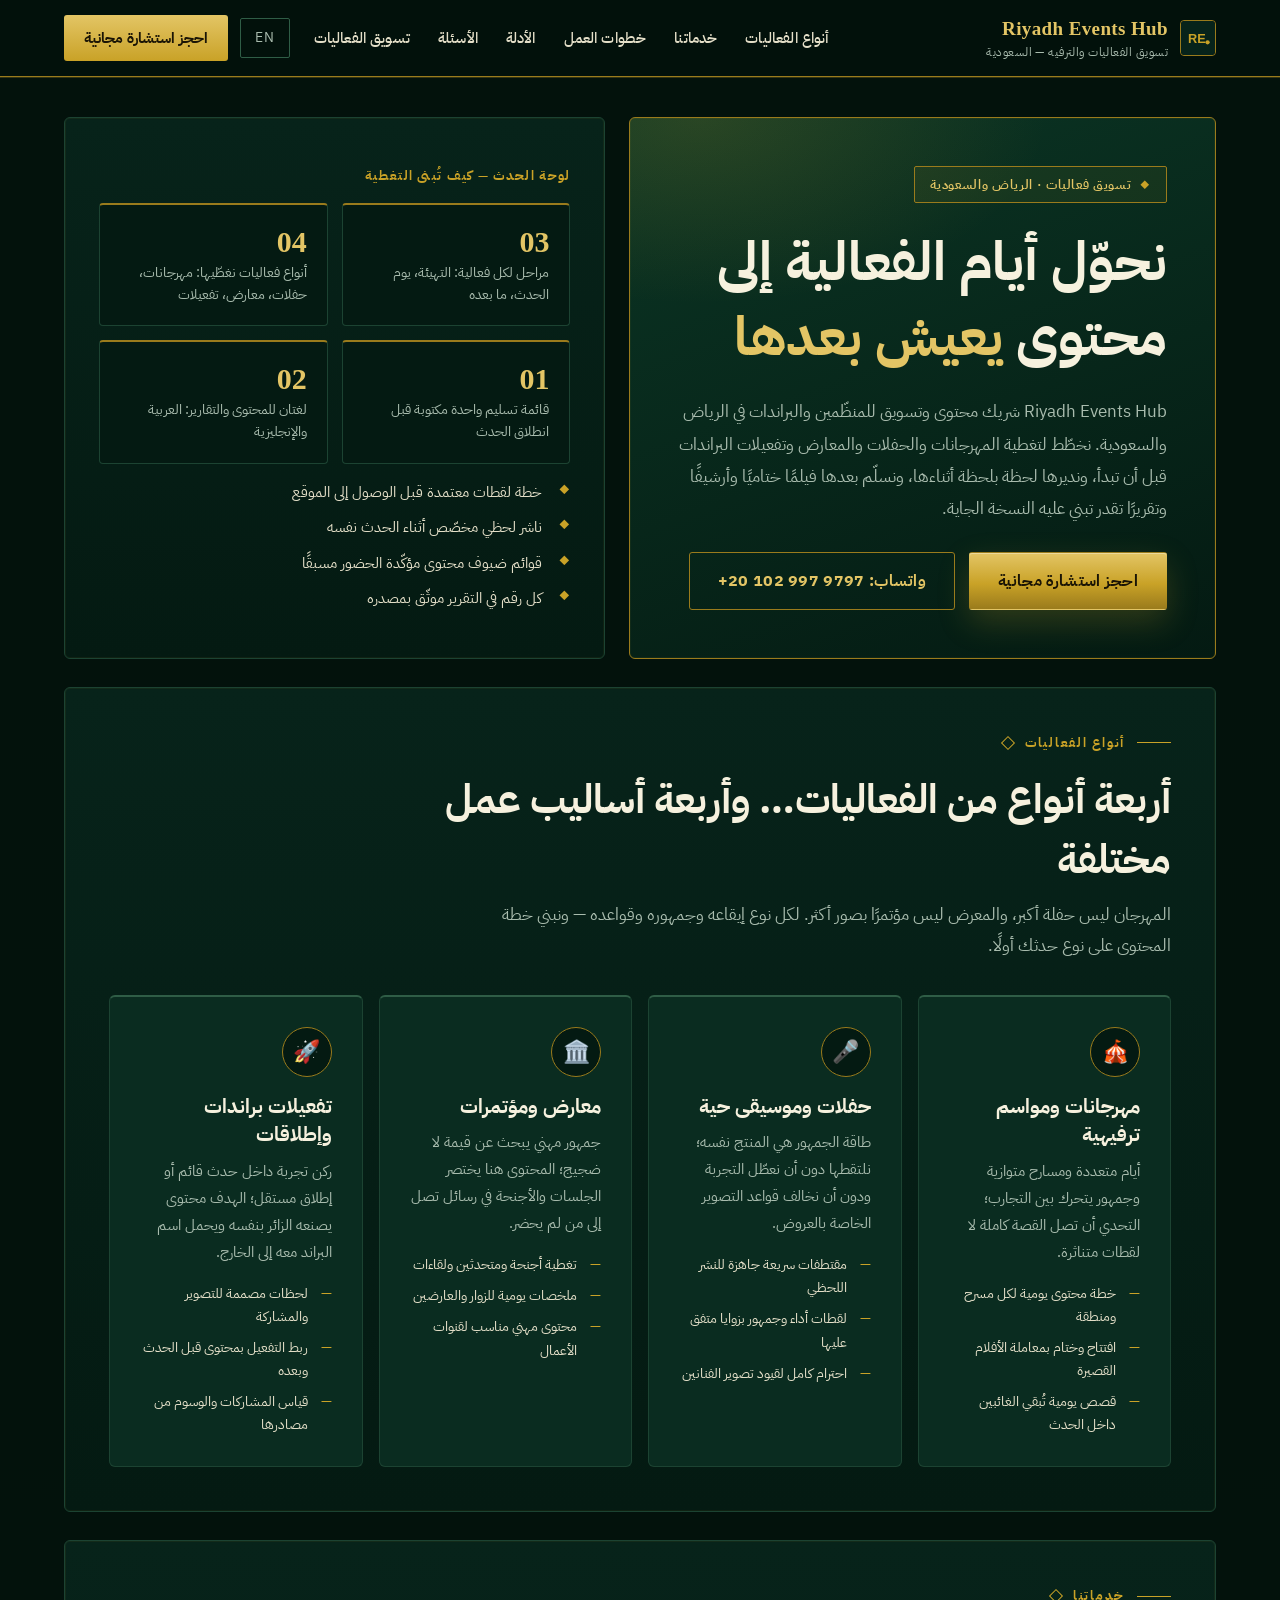
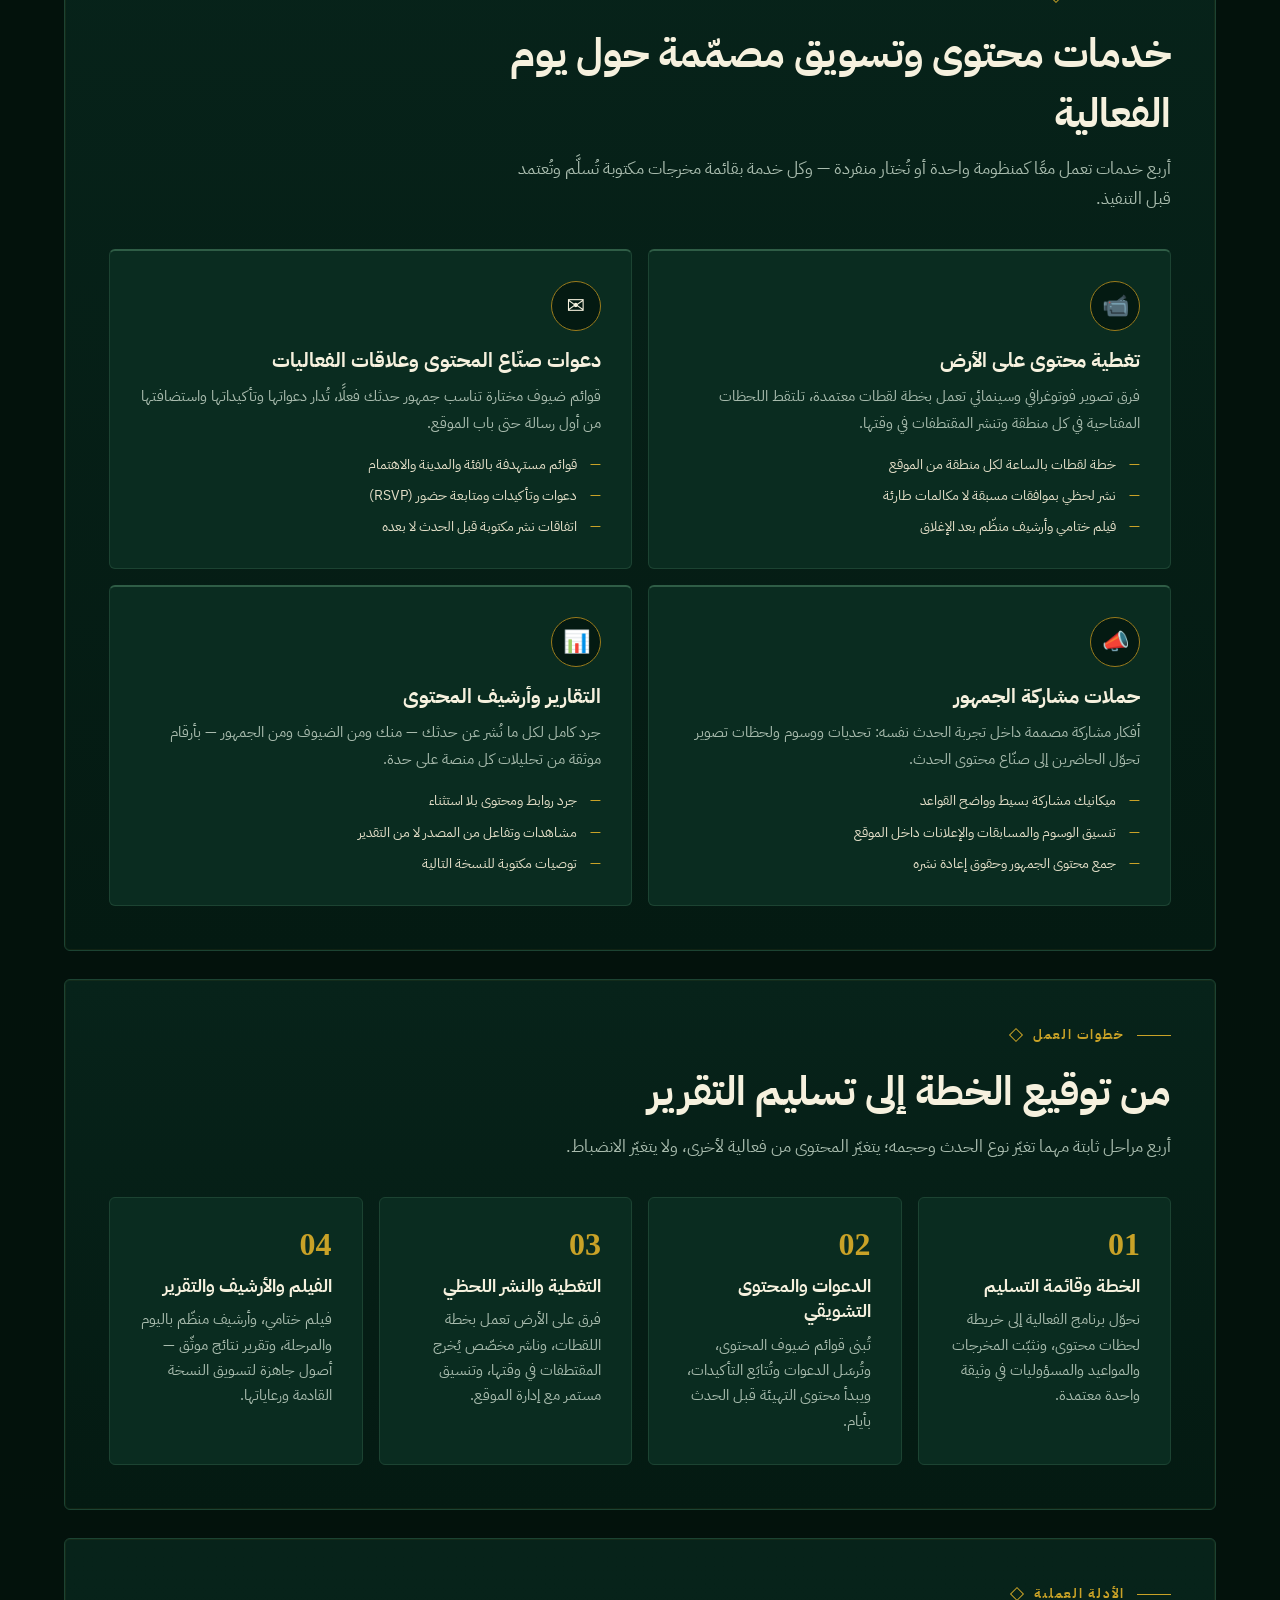
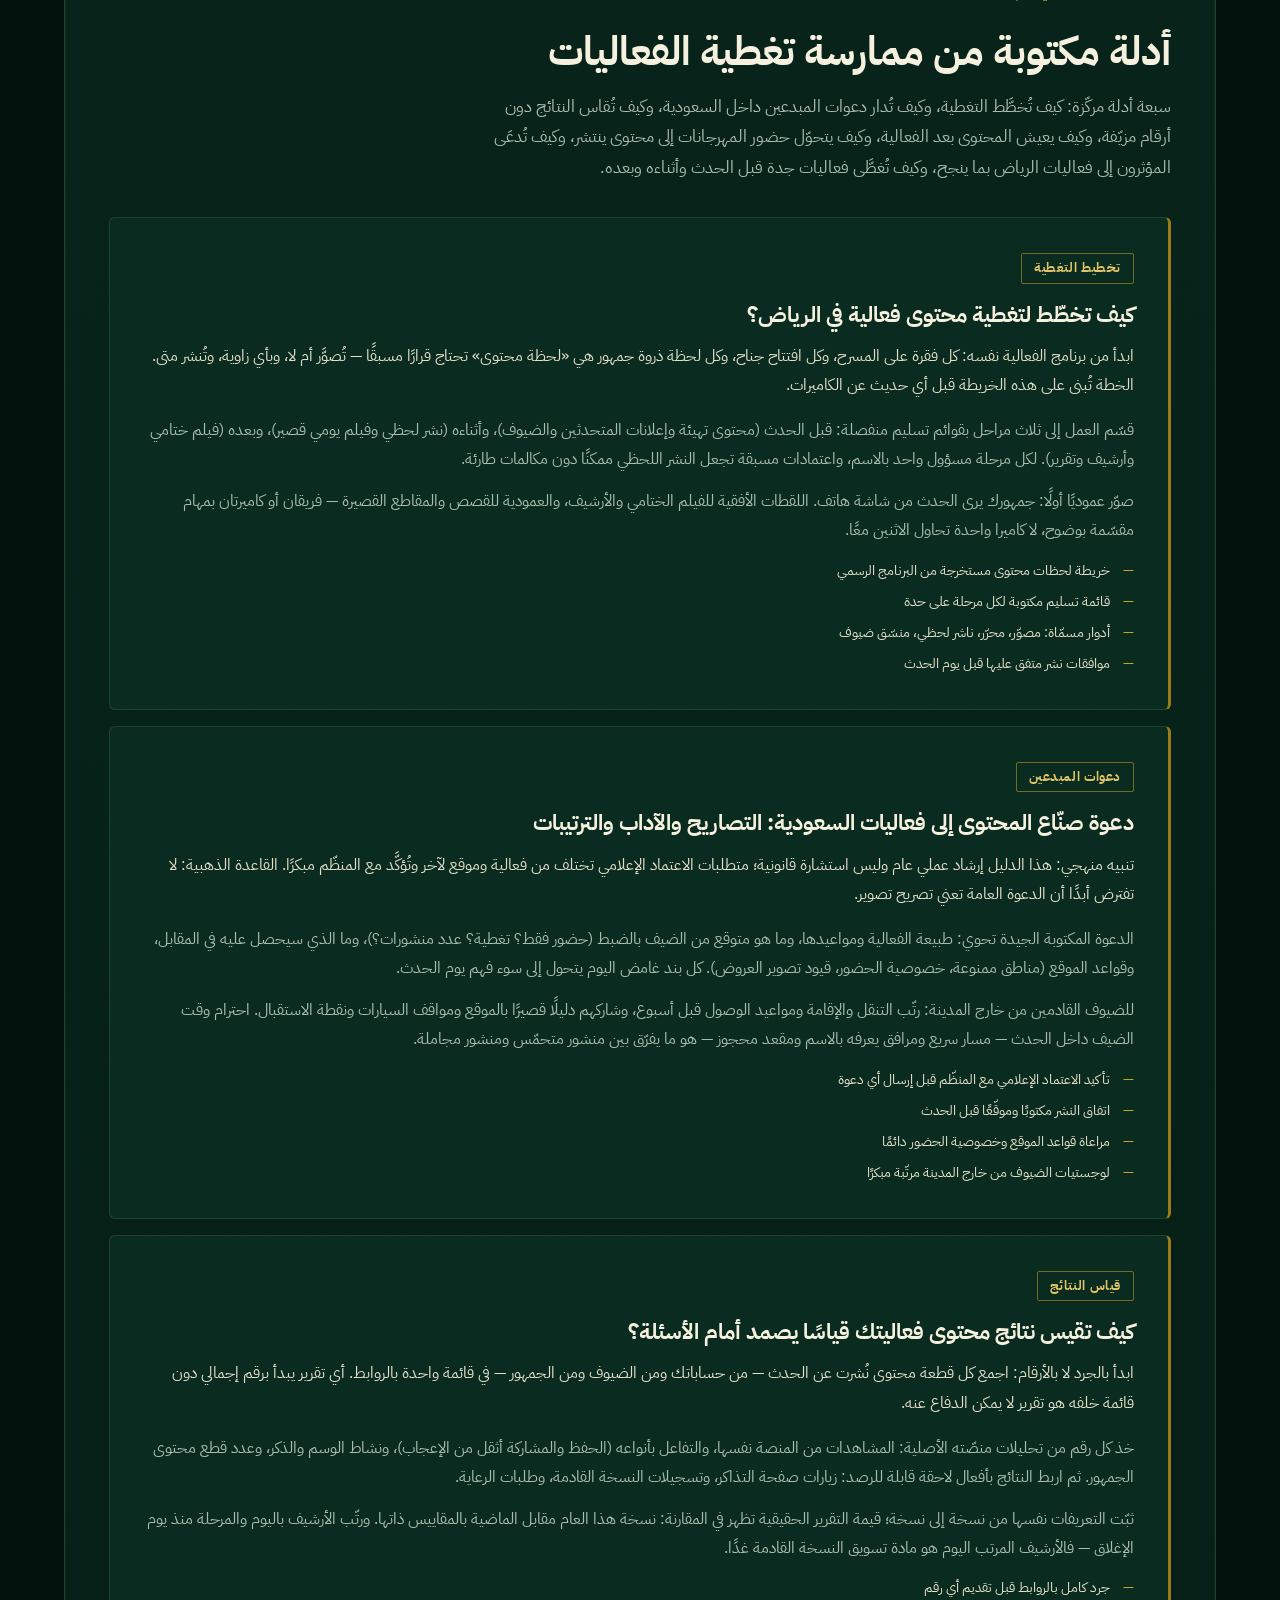
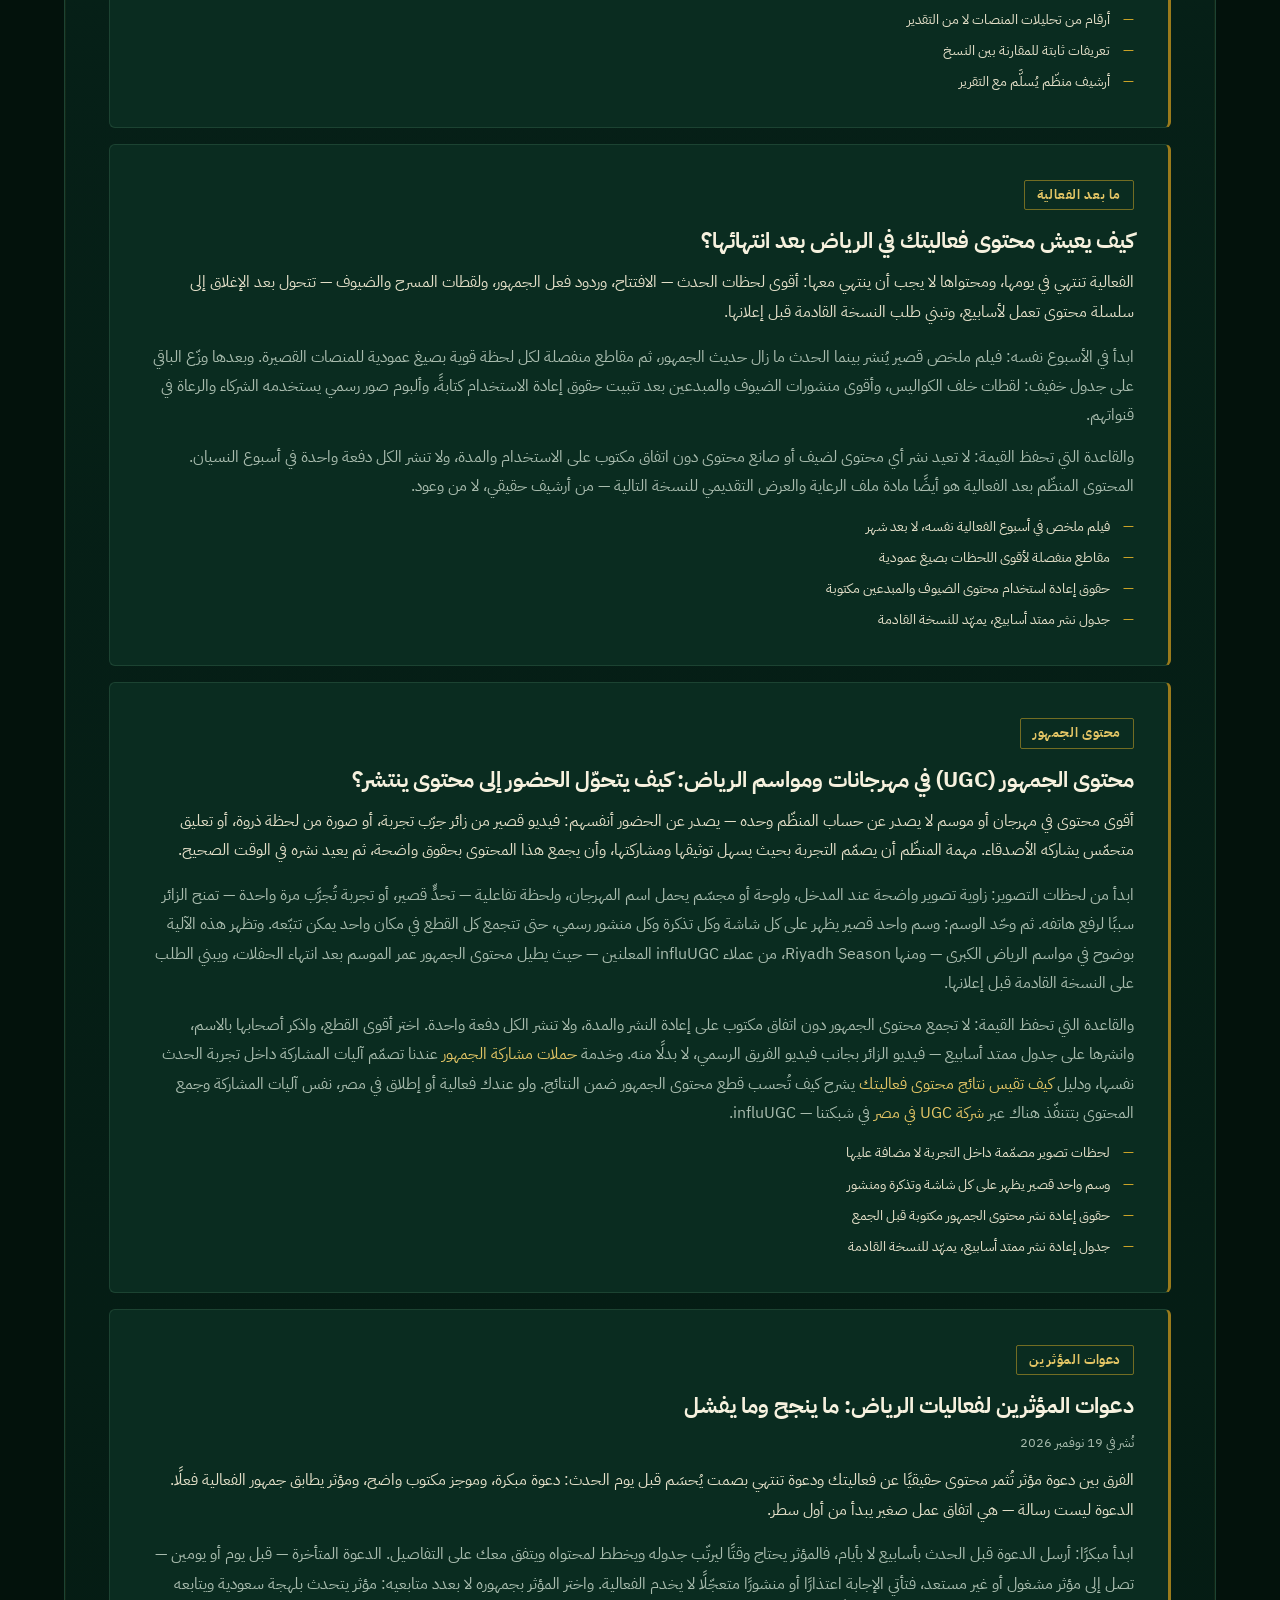
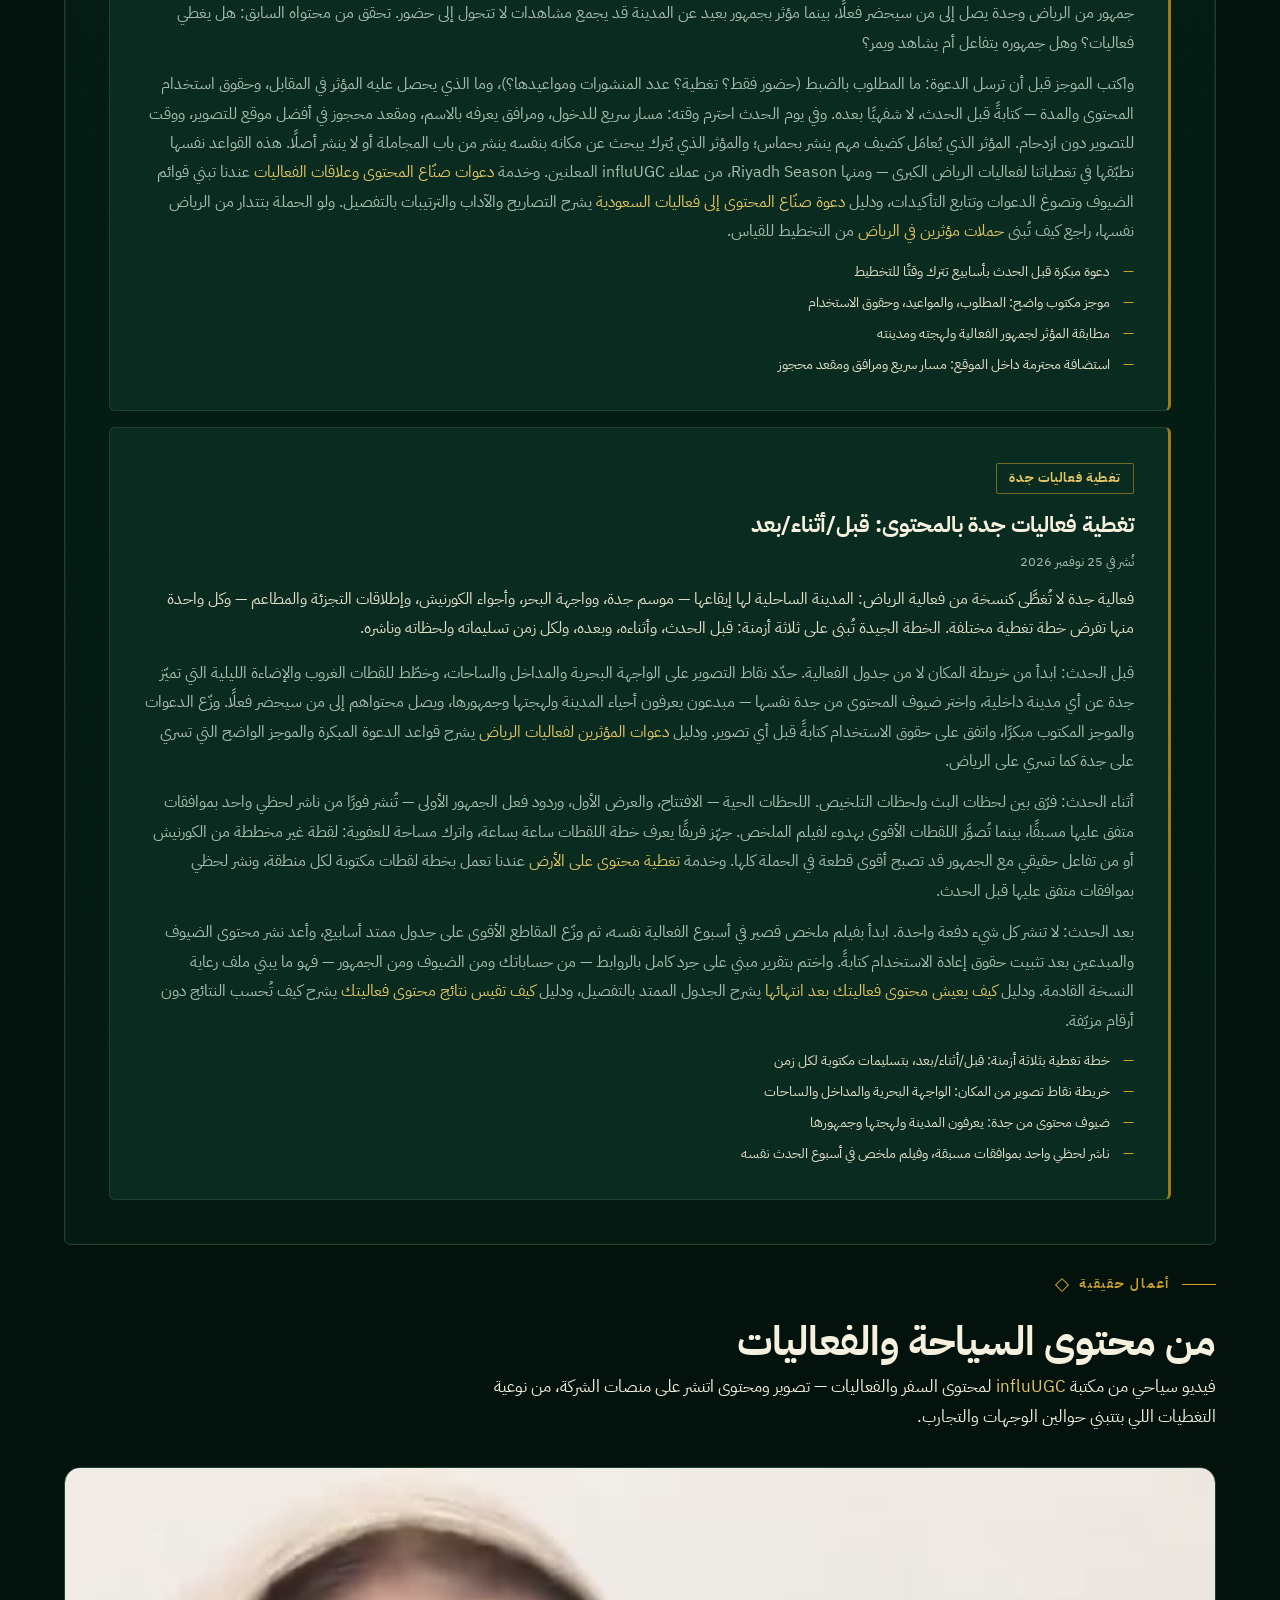
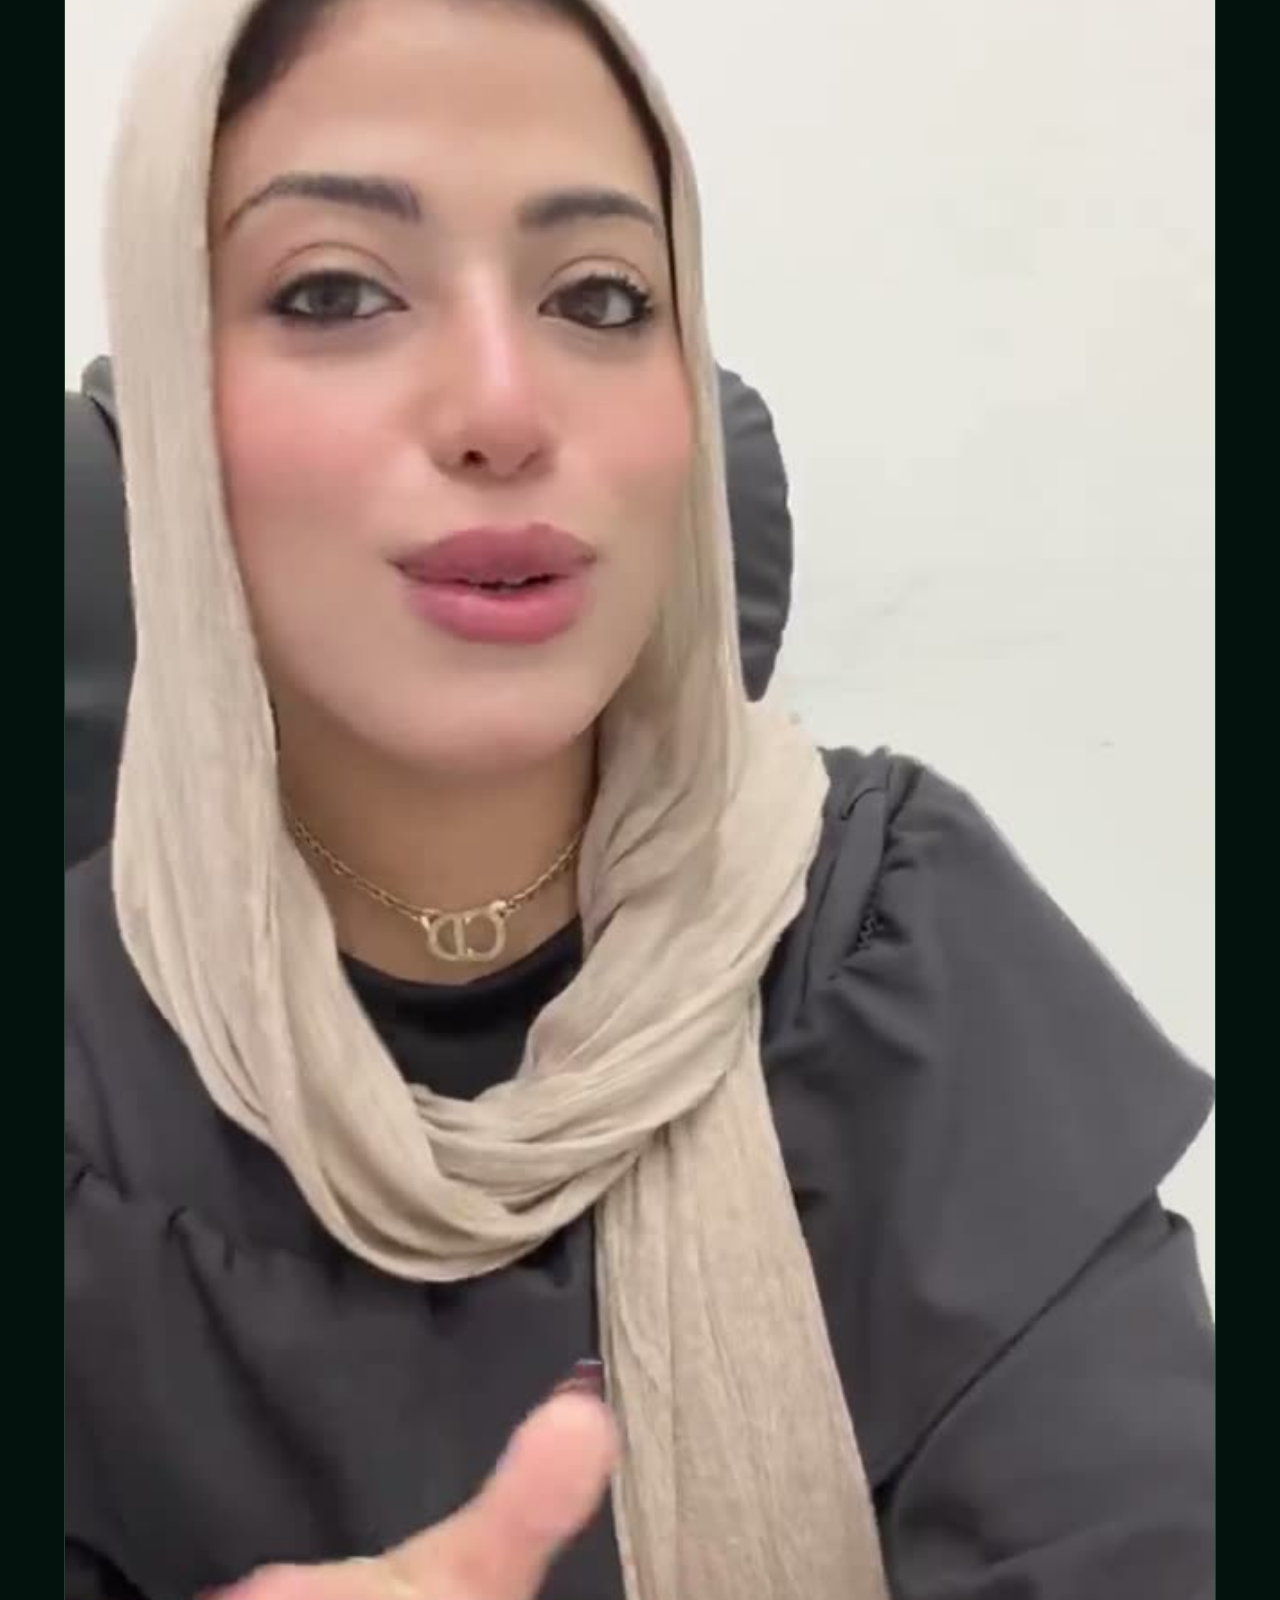
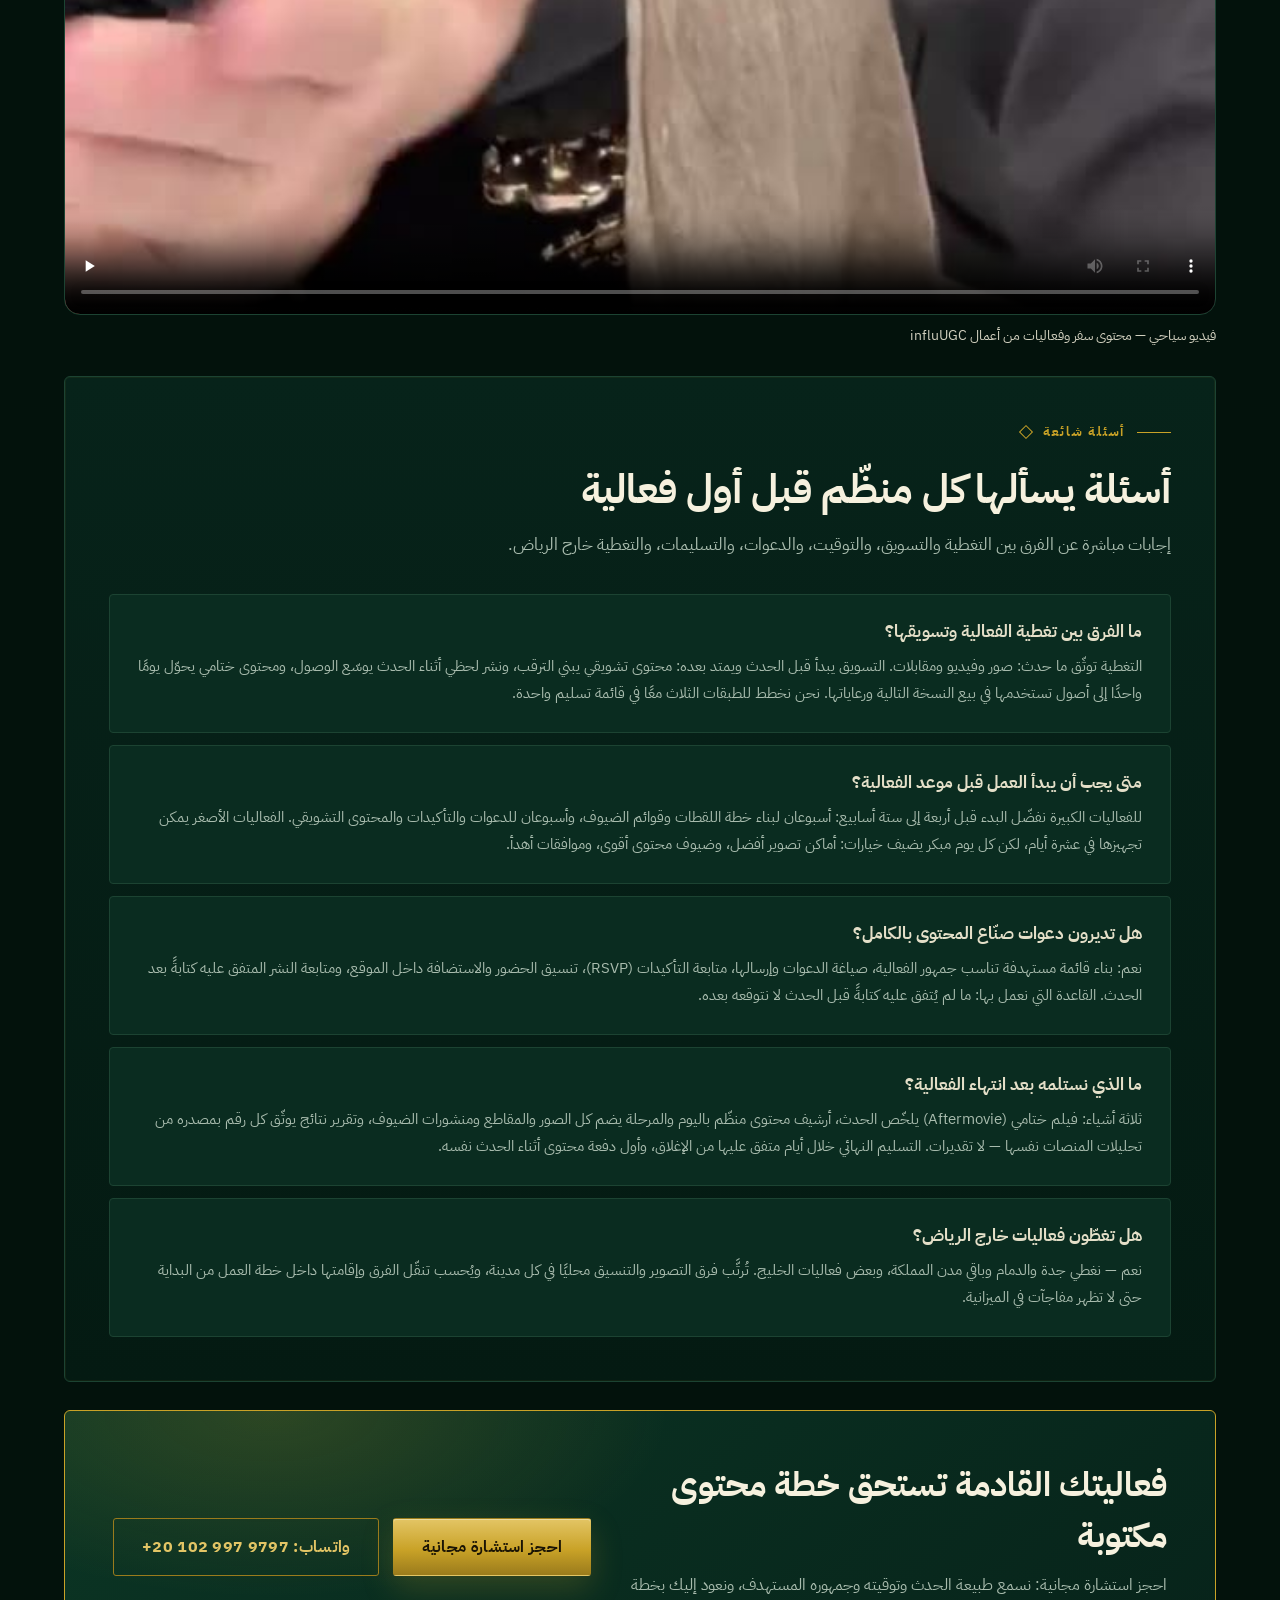
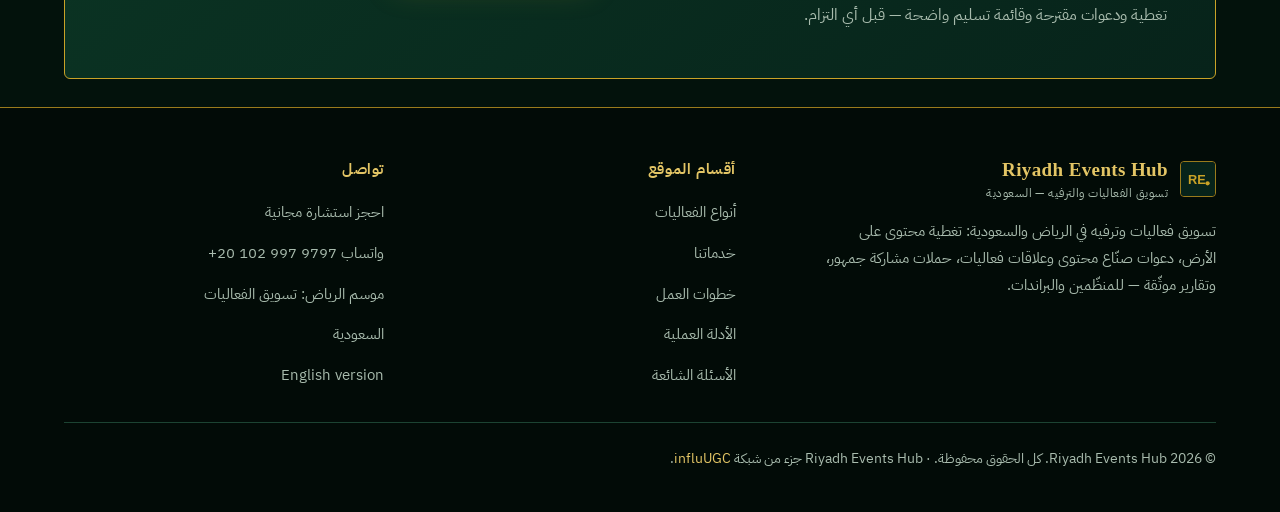
==== commit 9da95751: "Add guide: covering Jeddah events with content — before/during/after (AR+EN) Guide 7 (#guide-jeddah-" ====
--- a/index.html
+++ b/index.html
@@ -13,9 +13,11 @@
 <meta property="og:title" content="Riyadh Events Hub — تسويق الفعاليات والترفيه في الرياض والسعودية">
 <meta property="og:description" content="تغطية محتوى للمهرجانات والحفلات والمعارض وتفعيلات البراندات، دعوات صنّاع محتوى، وحملات مشاركة جمهور — بخطة مكتوبة وقائمة تسليم قبل كل فعالية.">
 <meta property="og:url" content="https://riyadheventshub.com/">
+<meta property="og:image" content="https://riyadheventshub.com/media/tourism.jpg">
 <meta name="twitter:card" content="summary">
 <meta name="twitter:title" content="Riyadh Events Hub — Event & Entertainment Marketing in Riyadh, Saudi Arabia">
 <meta name="twitter:description" content="Content coverage for festivals, concerts, exhibitions and brand activations, creator invitations and event PR, and audience content campaigns in Riyadh and Saudi Arabia — planned in writing before every event.">
+<meta name="twitter:image" content="https://riyadheventshub.com/media/tourism.jpg">
 <link rel="icon" type="image/svg+xml" href="/favicon.svg">
 <link rel="preconnect" href="https://fonts.googleapis.com">
 <link rel="preconnect" href="https://fonts.gstatic.com" crossorigin>
@@ -89,7 +91,7 @@
     </nav>
     <div class="head-actions">
       <a class="lang-link" href="/en.html">EN</a>
-      <a class="nav-cta" href="https://www.influugc.com/book?utm_source=riyadheventshub&utm_medium=satellite&utm_campaign=network">احجز استشارة مجانية</a>
+      <a class="nav-cta" href="https://www.influugc.com/book?utm_source=riyadheventshub&amp;utm_medium=satellite&amp;utm_campaign=network">احجز استشارة مجانية</a>
     </div>
   </div>
 </header>
@@ -102,7 +104,7 @@
         <h1>نحوّل أيام الفعالية إلى محتوى <em>يعيش بعدها</em></h1>
         <p class="hero-lead">Riyadh Events Hub شريك محتوى وتسويق للمنظّمين والبراندات في الرياض والسعودية. نخطّط لتغطية المهرجانات والحفلات والمعارض وتفعيلات البراندات قبل أن تبدأ، ونديرها لحظة بلحظة أثناءها، ونسلّم بعدها فيلمًا ختاميًا وأرشيفًا وتقريرًا تقدر تبني عليه النسخة الجاية.</p>
         <div class="cta-actions">
-          <a class="btn btn-primary" href="https://www.influugc.com/book?utm_source=riyadheventshub&utm_medium=satellite&utm_campaign=network">احجز استشارة مجانية</a>
+          <a class="btn btn-primary" href="https://www.influugc.com/book?utm_source=riyadheventshub&amp;utm_medium=satellite&amp;utm_campaign=network">احجز استشارة مجانية</a>
           <a class="btn btn-ghost" href="https://wa.me/201029979797?utm_source=riyadheventshub&utm_medium=satellite&utm_campaign=network">واتساب: ‎+20 102 997 9797</a>
         </div>
       </div>
@@ -276,7 +278,7 @@
         <div class="sec-head">
           <p class="eyebrow">الأدلة العملية</p>
           <h2>أدلة مكتوبة من ممارسة تغطية الفعاليات</h2>
-          <p class="sec-lead">ستة أدلة مركّزة: كيف تُخطَّط التغطية، وكيف تُدار دعوات المبدعين داخل السعودية، وكيف تُقاس النتائج دون أرقام مزيّفة، وكيف يعيش المحتوى بعد الفعالية، وكيف يتحوّل حضور المهرجانات إلى محتوى ينتشر، وكيف تُدعَى المؤثرون إلى فعاليات الرياض بما ينجح.</p>
+          <p class="sec-lead">سبعة أدلة مركّزة: كيف تُخطَّط التغطية، وكيف تُدار دعوات المبدعين داخل السعودية، وكيف تُقاس النتائج دون أرقام مزيّفة، وكيف يعيش المحتوى بعد الفعالية، وكيف يتحوّل حضور المهرجانات إلى محتوى ينتشر، وكيف تُدعَى المؤثرون إلى فعاليات الرياض بما ينجح، وكيف تُغطَّى فعاليات جدة قبل الحدث وأثناءه وبعده.</p>
         </div>
         <article class="guide" id="guide-plan">
           <span class="tag">تخطيط التغطية</span>
@@ -355,6 +357,21 @@
             <li>موجز مكتوب واضح: المطلوب، والمواعيد، وحقوق الاستخدام</li>
             <li>مطابقة المؤثر لجمهور الفعالية ولهجته ومدينته</li>
             <li>استضافة محترمة داخل الموقع: مسار سريع ومرافق ومقعد محجوز</li>
+          </ul>
+        </article>
+        <article class="guide" id="guide-jeddah-events">
+          <span class="tag">تغطية فعاليات جدة</span>
+          <h3>تغطية فعاليات جدة بالمحتوى: قبل/أثناء/بعد</h3>
+          <p class="g-date">نُشر في 25 نوفمبر 2026</p>
+          <p class="g-lead">فعالية جدة لا تُغطَّى كنسخة من فعالية الرياض: المدينة الساحلية لها إيقاعها — موسم جدة، وواجهة البحر، وأجواء الكورنيش، وإطلاقات التجزئة والمطاعم — وكل واحدة منها تفرض خطة تغطية مختلفة. الخطة الجيدة تُبنى على ثلاثة أزمنة: قبل الحدث، وأثناءه، وبعده، ولكل زمن تسليماته ولحظاته وناشره.</p>
+          <p>قبل الحدث: ابدأ من خريطة المكان لا من جدول الفعالية. حدّد نقاط التصوير على الواجهة البحرية والمداخل والساحات، وخطّط للقطات الغروب والإضاءة الليلية التي تميّز جدة عن أي مدينة داخلية، واختر ضيوف المحتوى من جدة نفسها — مبدعون يعرفون أحياء المدينة ولهجتها وجمهورها، ويصل محتواهم إلى من سيحضر فعلًا. وزّع الدعوات والموجز المكتوب مبكرًا، واتفق على حقوق الاستخدام كتابةً قبل أي تصوير. ودليل <a href="#guide-invite-influencers-riyadh">دعوات المؤثرين لفعاليات الرياض</a> يشرح قواعد الدعوة المبكرة والموجز الواضح التي تسري على جدة كما تسري على الرياض.</p>
+          <p>أثناء الحدث: فرّق بين لحظات البث ولحظات التلخيص. اللحظات الحية — الافتتاح، والعرض الأول، وردود فعل الجمهور الأولى — تُنشر فورًا من ناشر لحظي واحد بموافقات متفق عليها مسبقًا، بينما تُصوَّر اللقطات الأقوى بهدوء لفيلم الملخص. جهّز فريقًا يعرف خطة اللقطات ساعة بساعة، واترك مساحة للعفوية: لقطة غير مخططة من الكورنيش أو من تفاعل حقيقي مع الجمهور قد تصبح أقوى قطعة في الحملة كلها. وخدمة <a href="#services">تغطية محتوى على الأرض</a> عندنا تعمل بخطة لقطات مكتوبة لكل منطقة، ونشر لحظي بموافقات متفق عليها قبل الحدث.</p>
+          <p>بعد الحدث: لا تنشر كل شيء دفعة واحدة. ابدأ بفيلم ملخص قصير في أسبوع الفعالية نفسه، ثم وزّع المقاطع الأقوى على جدول ممتد أسابيع، وأعد نشر محتوى الضيوف والمبدعين بعد تثبيت حقوق إعادة الاستخدام كتابةً. واختم بتقرير مبني على جرد كامل بالروابط — من حساباتك ومن الضيوف ومن الجمهور — فهو ما يبني ملف رعاية النسخة القادمة. ودليل <a href="#guide-after">كيف يعيش محتوى فعاليتك بعد انتهائها</a> يشرح الجدول الممتد بالتفصيل، ودليل <a href="#guide-measure">كيف تقيس نتائج محتوى فعاليتك</a> يشرح كيف تُحسب النتائج دون أرقام مزيّفة.</p>
+          <ul class="ticks">
+            <li>خطة تغطية بثلاثة أزمنة: قبل/أثناء/بعد، بتسليمات مكتوبة لكل زمن</li>
+            <li>خريطة نقاط تصوير من المكان: الواجهة البحرية والمداخل والساحات</li>
+            <li>ضيوف محتوى من جدة: يعرفون المدينة ولهجتها وجمهورها</li>
+            <li>ناشر لحظي واحد بموافقات مسبقة، وفيلم ملخص في أسبوع الحدث نفسه</li>
           </ul>
         </article>
       </div>
@@ -421,7 +438,7 @@
           <p>احجز استشارة مجانية: نسمع طبيعة الحدث وتوقيته وجمهوره المستهدف، ونعود إليك بخطة تغطية ودعوات مقترحة وقائمة تسليم واضحة — قبل أي التزام.</p>
         </div>
         <div class="cta-actions">
-          <a class="btn btn-primary" href="https://www.influugc.com/book?utm_source=riyadheventshub&utm_medium=satellite&utm_campaign=network">احجز استشارة مجانية</a>
+          <a class="btn btn-primary" href="https://www.influugc.com/book?utm_source=riyadheventshub&amp;utm_medium=satellite&amp;utm_campaign=network">احجز استشارة مجانية</a>
           <a class="btn btn-ghost" href="https://wa.me/201029979797?utm_source=riyadheventshub&utm_medium=satellite&utm_campaign=network">واتساب: ‎+20 102 997 9797</a>
         </div>
       </div>
@@ -448,7 +465,7 @@
       <div>
         <h4>تواصل</h4>
         <ul>
-          <li><a href="https://www.influugc.com/book?utm_source=riyadheventshub&utm_medium=satellite&utm_campaign=network">احجز استشارة مجانية</a></li>
+          <li><a href="https://www.influugc.com/book?utm_source=riyadheventshub&amp;utm_medium=satellite&amp;utm_campaign=network">احجز استشارة مجانية</a></li>
           <li><a href="https://wa.me/201029979797?utm_source=riyadheventshub&utm_medium=satellite&utm_campaign=network">واتساب ‎+20 102 997 9797</a></li>
           <li><a href="https://www.influugc.com/ar/blog/riyadh-season-events-marketing">موسم الرياض: تسويق الفعاليات</a></li>
           <li><a href="https://www.influugc.com/ar/saudi">السعودية</a></li>
@@ -459,6 +476,6 @@
     <p class="footer-legal">© 2026 Riyadh Events Hub. كل الحقوق محفوظة. · Riyadh Events Hub جزء من شبكة <a href="https://www.influugc.com/">influUGC</a>.</p>
   </div>
 </footer>
-<div class="mobile-bar"><a class="mb-book" href="https://www.influugc.com/book?utm_source=riyadheventshub&utm_medium=satellite&utm_campaign=network">احجز استشارة</a><a class="mb-wa" href="https://wa.me/201029979797?utm_source=riyadheventshub&utm_medium=satellite&utm_campaign=network">واتساب</a></div>
+<div class="mobile-bar"><a class="mb-book" href="https://www.influugc.com/book?utm_source=riyadheventshub&amp;utm_medium=satellite&amp;utm_campaign=network">احجز استشارة</a><a class="mb-wa" href="https://wa.me/201029979797?utm_source=riyadheventshub&utm_medium=satellite&utm_campaign=network">واتساب</a></div>
 </body>
 </html>
